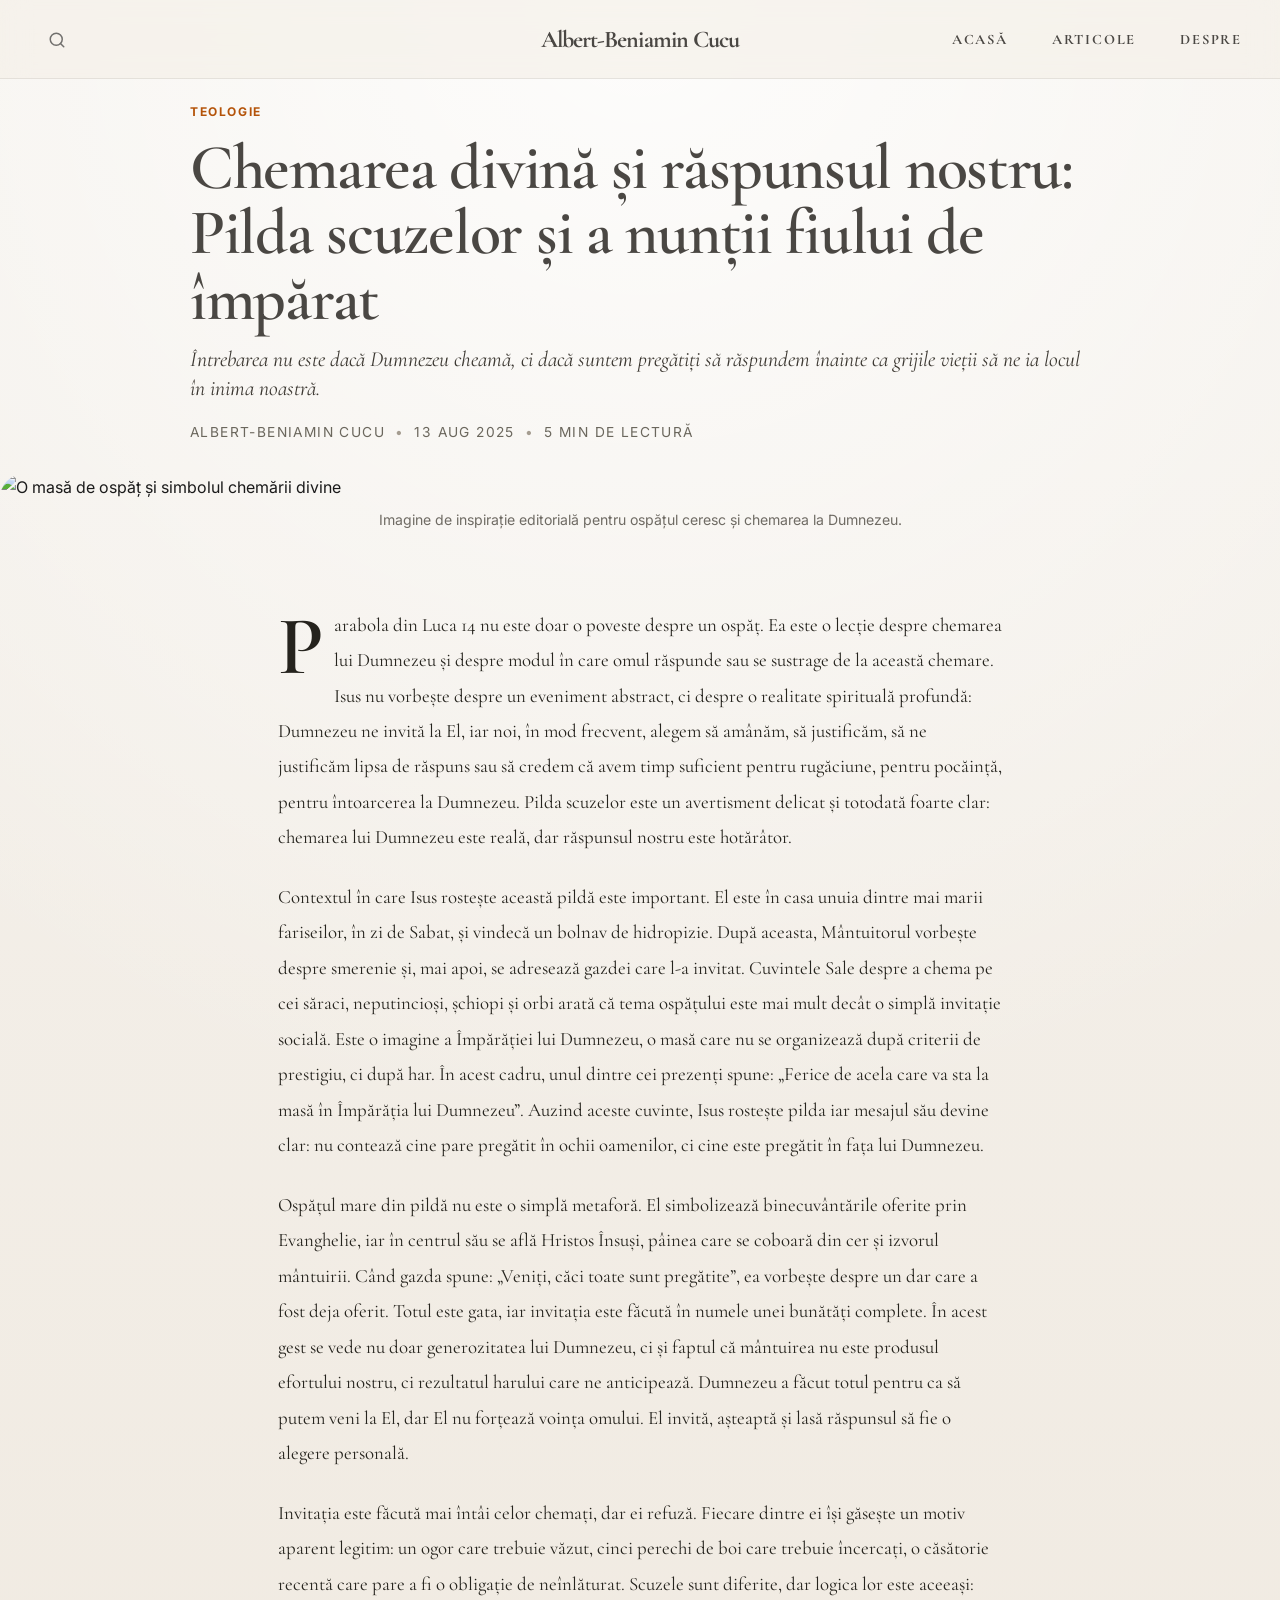
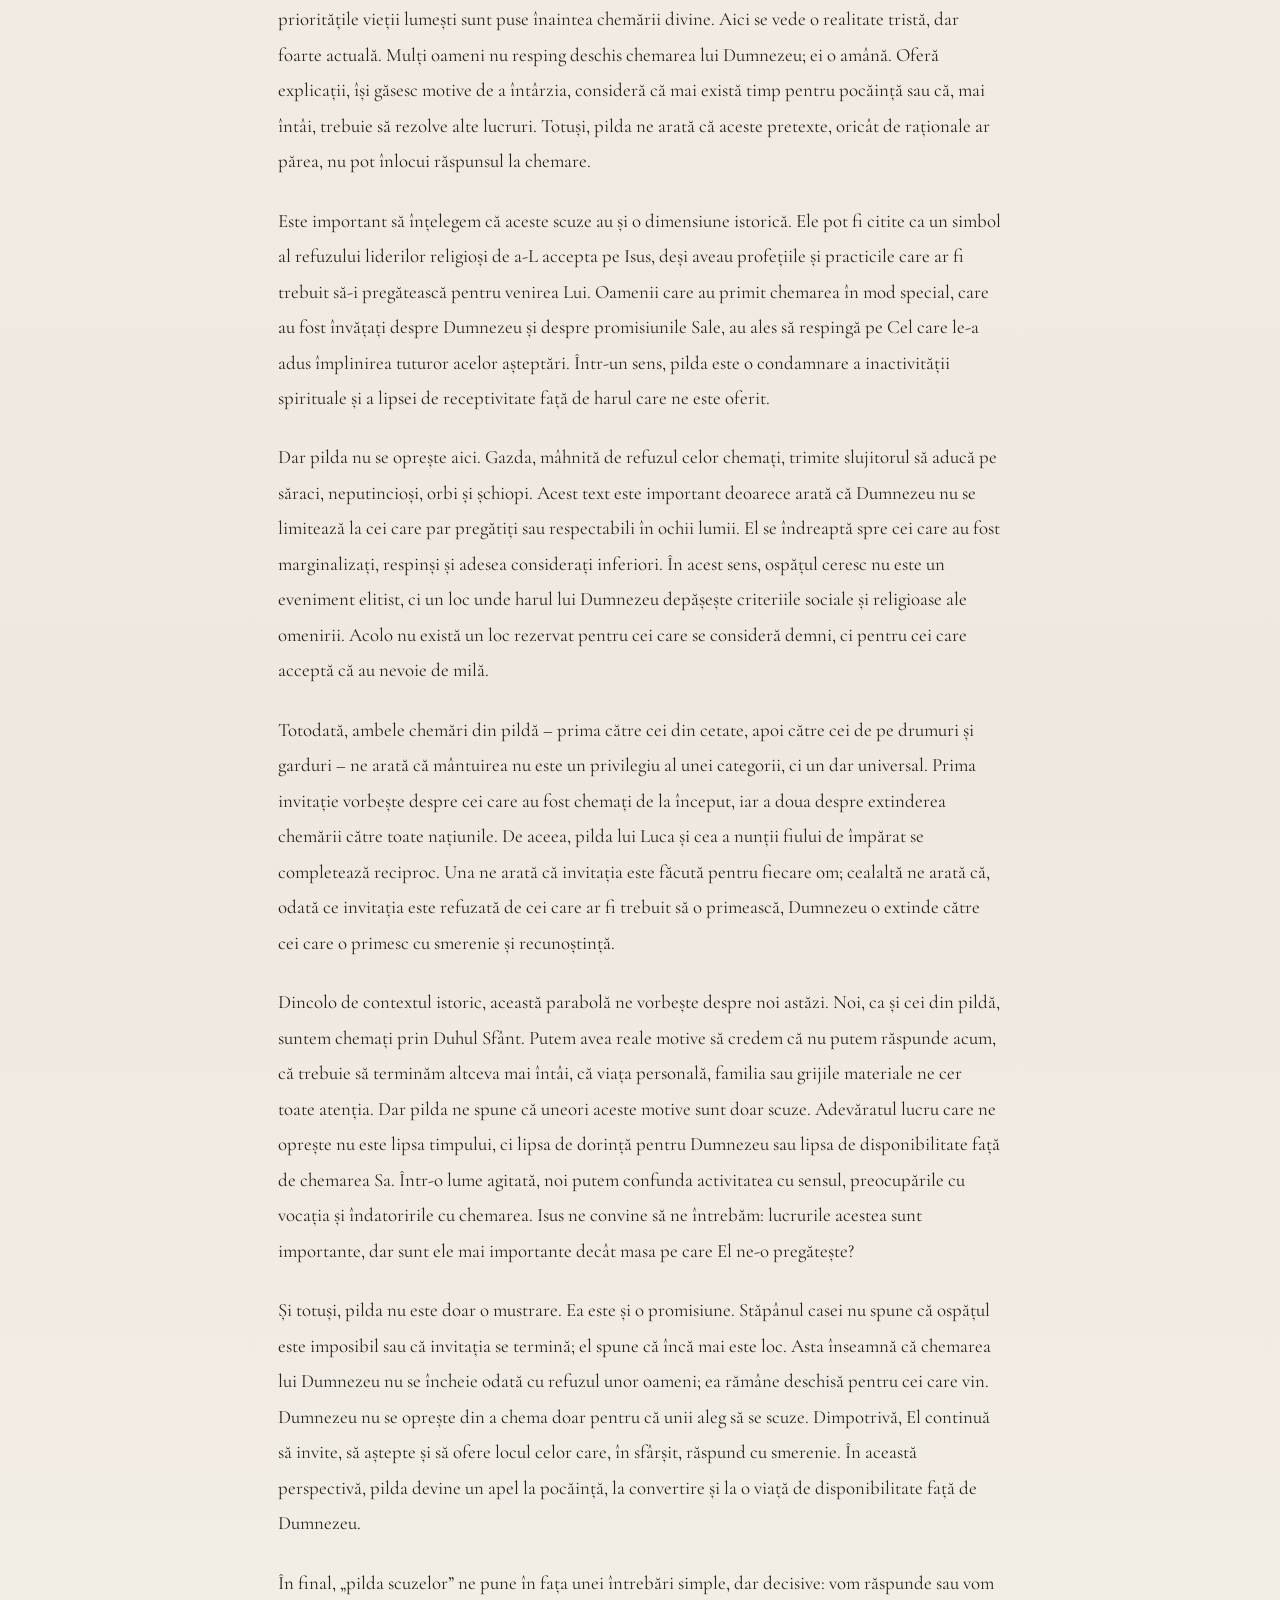
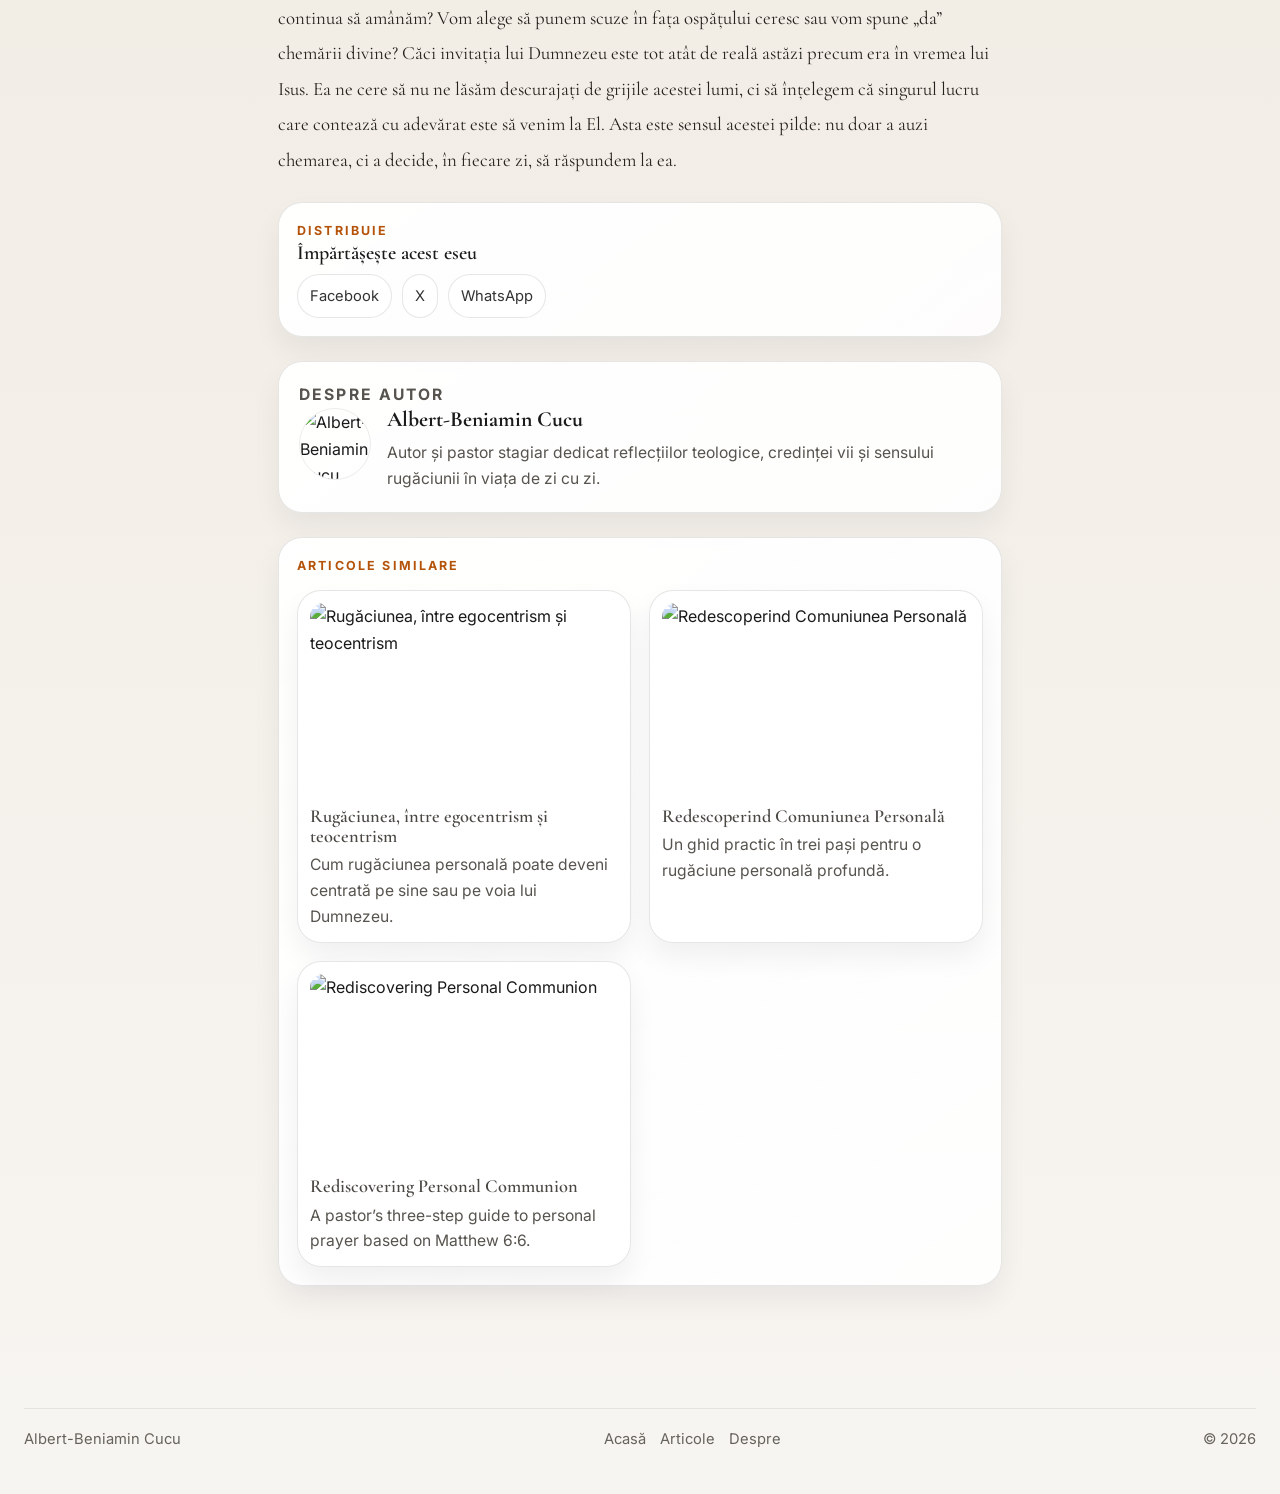
==== articol-chemarea-divina.html @ 71a66796 "Update articol-chemarea-divina.html" ====
<!DOCTYPE html>
<html lang="ro">
<head>
    <meta charset="UTF-8">
    <meta name="viewport" content="width=device-width, initial-scale=1.0">
    <meta name="description" content="Articol teologic despre chemarea divină, scuzele care întârzie răspunsul și sensul ospățului ceresc în pilda din Luca 14.">
    <title>Chemarea divină și răspunsul nostru — Albert-Beniamin Cucu</title>
    <link rel="stylesheet" href="style.css?v=1.2">
</head>
<body>
    <header>
    <div class="site-header">
        <!-- STÂNGA: Bara de căutare -->
        <div class="header-left">
            <form action="cautare.html" method="GET" class="search-trigger-container" id="search-form">
                <input type="search" name="q" placeholder="Caută..." class="expandable-search" id="search-input" autocomplete="off">
                <label for="search-input" class="search-label" aria-label="Deschide căutarea">
                    <svg class="lupa-svg" width="18" height="18" viewBox="0 0 24 24" fill="none" stroke="currentColor" stroke-width="2" stroke-linecap="round" stroke-linejoin="round">
                        <circle cx="11" cy="11" r="8"></circle>
                        <line x1="21" y1="21" x2="16.65" y2="16.65"></line>
                    </svg>
                </label>
            </form>
        </div>

        <!-- CENTRU: Logo simplu și elegant -->
        <a href="index.html" class="logo">Albert-Beniamin Cucu</a>

        <!-- DREAPTA: Navigație -->
        <nav class="header-right">
            <a href="index.html">Acasă</a>
            <a href="blog.html">Articole</a>
            <a href="despre.html">Despre</a>
        </nav>
    </div>
</header>
    <main>
        <div class="essay-header article-top-section">
            <span style="color:var(--accent); font-weight:700; text-transform:uppercase; font-size:0.75rem; letter-spacing: 1.6px;">Teologie</span>
            <h1>Chemarea divină și răspunsul nostru: Pilda scuzelor și a nunții fiului de împărat</h1>
            <p class="standfirst">Întrebarea nu este dacă Dumnezeu cheamă, ci dacă suntem pregătiți să răspundem înainte ca grijile vieții să ne ia locul în inima noastră.</p>
            <p class="article-meta"><span>Albert-Beniamin Cucu</span><span>13 aug 2025</span><span class="reading-time">10 min de lectură</span></p>
        </div>

        <figure class="full-width-img">
            <img src="https://images.unsplash.com/photo-1517048676732-d65bc937f952?auto=format&fit=crop&w=1600&q=80" alt="O masă de ospăț și simbolul chemării divine">
            <figcaption class="caption">Imagine de inspirație editorială pentru ospățul ceresc și chemarea la Dumnezeu.</figcaption>
        </figure>

        <div class="container-reading">
            <article class="essay-content">
                <p class="drop-cap">Parabola din Luca 14 nu este doar o poveste despre un ospăț. Ea este o lecție despre chemarea lui Dumnezeu și despre modul în care omul răspunde sau se sustrage de la această chemare. Isus nu vorbește despre un eveniment abstract, ci despre o realitate spirituală profundă: Dumnezeu ne invită la El, iar noi, în mod frecvent, alegem să amânăm, să justificăm, să ne justificăm lipsa de răspuns sau să credem că avem timp suficient pentru rugăciune, pentru pocăință, pentru întoarcerea la Dumnezeu. Pilda scuzelor este un avertisment delicat și totodată foarte clar: chemarea lui Dumnezeu este reală, dar răspunsul nostru este hotărâtor.</p>
                <p>Contextul în care Isus rostește această pildă este important. El este în casa unuia dintre mai marii fariseilor, în zi de Sabat, și vindecă un bolnav de hidropizie. După aceasta, Mântuitorul vorbește despre smerenie și, mai apoi, se adresează gazdei care l-a invitat. Cuvintele Sale despre a chema pe cei săraci, neputincioși, șchiopi și orbi arată că tema ospățului este mai mult decât o simplă invitație socială. Este o imagine a Împărăției lui Dumnezeu, o masă care nu se organizează după criterii de prestigiu, ci după har. În acest cadru, unul dintre cei prezenți spune: „Ferice de acela care va sta la masă în Împărăția lui Dumnezeu”. Auzind aceste cuvinte, Isus rostește pilda iar mesajul său devine clar: nu contează cine pare pregătit în ochii oamenilor, ci cine este pregătit în fața lui Dumnezeu.</p>
                <p>Ospățul mare din pildă nu este o simplă metaforă. El simbolizează binecuvântările oferite prin Evanghelie, iar în centrul său se află Hristos Însuși, pâinea care se coboară din cer și izvorul mântuirii. Când gazda spune: „Veniți, căci toate sunt pregătite”, ea vorbește despre un dar care a fost deja oferit. Totul este gata, iar invitația este făcută în numele unei bunătăți complete. În acest gest se vede nu doar generozitatea lui Dumnezeu, ci și faptul că mântuirea nu este produsul efortului nostru, ci rezultatul harului care ne anticipează. Dumnezeu a făcut totul pentru ca să putem veni la El, dar El nu forțează voința omului. El invită, așteaptă și lasă răspunsul să fie o alegere personală.</p>
                <p>Invitația este făcută mai întâi celor chemați, dar ei refuză. Fiecare dintre ei își găsește un motiv aparent legitim: un ogor care trebuie văzut, cinci perechi de boi care trebuie încercați, o căsătorie recentă care pare a fi o obligație de neînlăturat. Scuzele sunt diferite, dar logica lor este aceeași: prioritățile vieții lumești sunt puse înaintea chemării divine. Aici se vede o realitate tristă, dar foarte actuală. Mulți oameni nu resping deschis chemarea lui Dumnezeu; ei o amână. Oferă explicații, își găsesc motive de a întârzia, consideră că mai există timp pentru pocăință sau că, mai întâi, trebuie să rezolve alte lucruri. Totuși, pilda ne arată că aceste pretexte, oricât de raționale ar părea, nu pot înlocui răspunsul la chemare.</p>
                <p>Este important să înțelegem că aceste scuze au și o dimensiune istorică. Ele pot fi citite ca un simbol al refuzului liderilor religioși de a-L accepta pe Isus, deși aveau profețiile și practicile care ar fi trebuit să-i pregătească pentru venirea Lui. Oamenii care au primit chemarea în mod special, care au fost învățați despre Dumnezeu și despre promisiunile Sale, au ales să respingă pe Cel care le-a adus împlinirea tuturor acelor așteptări. Într-un sens, pilda este o condamnare a inactivității spirituale și a lipsei de receptivitate față de harul care ne este oferit.</p>
                <p>Dar pilda nu se oprește aici. Gazda, mâhnită de refuzul celor chemați, trimite slujitorul să aducă pe săraci, neputincioși, orbi și șchiopi. Acest text este important deoarece arată că Dumnezeu nu se limitează la cei care par pregătiți sau respectabili în ochii lumii. El se îndreaptă spre cei care au fost marginalizați, respinși și adesea considerați inferiori. În acest sens, ospățul ceresc nu este un eveniment elitist, ci un loc unde harul lui Dumnezeu depășește criteriile sociale și religioase ale omenirii. Acolo nu există un loc rezervat pentru cei care se consideră demni, ci pentru cei care acceptă că au nevoie de milă.</p>
                <p>Totodată, ambele chemări din pildă – prima către cei din cetate, apoi către cei de pe drumuri și garduri – ne arată că mântuirea nu este un privilegiu al unei categorii, ci un dar universal. Prima invitație vorbește despre cei care au fost chemați de la început, iar a doua despre extinderea chemării către toate națiunile. De aceea, pilda lui Luca și cea a nunții fiului de împărat se completează reciproc. Una ne arată că invitația este făcută pentru fiecare om; cealaltă ne arată că, odată ce invitația este refuzată de cei care ar fi trebuit să o primească, Dumnezeu o extinde către cei care o primesc cu smerenie și recunoștință.</p>
                <p>Dincolo de contextul istoric, această parabolă ne vorbește despre noi astăzi. Noi, ca și cei din pildă, suntem chemați prin Duhul Sfânt. Putem avea reale motive să credem că nu putem răspunde acum, că trebuie să terminăm altceva mai întâi, că viața personală, familia sau grijile materiale ne cer toate atenția. Dar pilda ne spune că uneori aceste motive sunt doar scuze. Adevăratul lucru care ne oprește nu este lipsa timpului, ci lipsa de dorință pentru Dumnezeu sau lipsa de disponibilitate față de chemarea Sa. Într-o lume agitată, noi putem confunda activitatea cu sensul, preocupările cu vocația și îndatoririle cu chemarea. Isus ne convine să ne întrebăm: lucrurile acestea sunt importante, dar sunt ele mai importante decât masa pe care El ne-o pregătește?</p>
                <p>Și totuși, pilda nu este doar o mustrare. Ea este și o promisiune. Stăpânul casei nu spune că ospățul este imposibil sau că invitația se termină; el spune că încă mai este loc. Asta înseamnă că chemarea lui Dumnezeu nu se încheie odată cu refuzul unor oameni; ea rămâne deschisă pentru cei care vin. Dumnezeu nu se oprește din a chema doar pentru că unii aleg să se scuze. Dimpotrivă, El continuă să invite, să aștepte și să ofere locul celor care, în sfârșit, răspund cu smerenie. În această perspectivă, pilda devine un apel la pocăință, la convertire și la o viață de disponibilitate față de Dumnezeu.</p>
                <p>În final, „pilda scuzelor” ne pune în fața unei întrebări simple, dar decisive: vom răspunde sau vom continua să amânăm? Vom alege să punem scuze în fața ospățului ceresc sau vom spune „da” chemării divine? Căci invitația lui Dumnezeu este tot atât de reală astăzi precum era în vremea lui Isus. Ea ne cere să nu ne lăsăm descurajați de grijile acestei lumi, ci să înțelegem că singurul lucru care contează cu adevărat este să venim la El. Asta este sensul acestei pilde: nu doar a auzi chemarea, ci a decide, în fiecare zi, să răspundem la ea.</p>
            </article>

            <section class="share-card">
                <p class="eyebrow">Distribuie</p>
                <h3 style="font-family:var(--serif); font-size:1.25rem; line-height:1.1; font-weight:600;">Împărtășește acest eseu</h3>
                <div class="share-row">
                    <a class="share-link" href="https://www.facebook.com/sharer/sharer.php?u=http://127.0.0.1:3000/articol-chemarea-divina.html" target="_blank" rel="noreferrer">Facebook</a>
                    <a class="share-link" href="https://twitter.com/intent/tweet?text=Chemarea%20divină%20și%20răspunsul%20nostru%20—%20Albert-Beniamin%20Cucu&url=http://127.0.0.1:3000/articol-chemarea-divina.html" target="_blank" rel="noreferrer">X</a>
                    <a class="share-link" href="https://wa.me/?text=Chemarea%20divină%20și%20răspunsul%20nostru%20—%20Albert-Beniamin%20Cucu%20http://127.0.0.1:3000/articol-chemarea-divina.html" target="_blank" rel="noreferrer">WhatsApp</a>
                </div>
            </section>

            <article class="author-card">
                <p class="eyebrow">Despre autor</p>
                <div class="author-card-inner">
                    <img class="author-avatar" src="https://images.unsplash.com/photo-1506794778202-cad84cf45f1d?auto=format&fit=crop&w=240&q=80" alt="Albert-Beniamin Cucu">
                    <div>
                        <h3>Albert-Beniamin Cucu</h3>
                        <p>Autor și pastor stagiar dedicat reflecțiilor teologice, credinței vii și sensului rugăciunii în viața de zi cu zi.</p>
                    </div>
                </div>
            </article>

            <section class="share-card">
    <p class="eyebrow">Articole similare</p>
    <div class="related-grid">

        <!-- 1 
        <a class="related-card" href="articol-chemarea-divina.html">
            <img src="https://picsum.photos/id/1015/800/500" alt="Chemarea divină și răspunsul nostru">
            <h3>Chemarea divină și răspunsul nostru</h3>
            <p>Pilda scuzelor din Luca 14 și importanța de a răspunde chemării lui Dumnezeu.</p>
        </a> -->

        <!-- 2 -->
        <a class="related-card" href="rugaciunea-egocentrism-si-teocentrism.html">
            <img src="https://picsum.photos/id/29/800/500" alt="Rugăciunea, între egocentrism și teocentrism">
            <h3>Rugăciunea, între egocentrism și teocentrism</h3>
            <p>Cum rugăciunea personală poate deveni centrată pe sine sau pe voia lui Dumnezeu.</p>
        </a>

        <!-- 3 -->
        <a class="related-card" href="redescoperind-comuniunea-personala.html">
            <img src="https://picsum.photos/id/180/800/500" alt="Redescoperind Comuniunea Personală">
            <h3>Redescoperind Comuniunea Personală</h3>
            <p>Un ghid practic în trei pași pentru o rugăciune personală profundă.</p>
        </a>

        <!-- 4 -->
        <a class="related-card" href="rediscovering-personal-communion.html">
            <img src="https://picsum.photos/id/160/800/500" alt="Rediscovering Personal Communion">
            <h3>Rediscovering Personal Communion</h3>
            <p>A pastor’s three-step guide to personal prayer based on Matthew 6:6.</p>
        </a>

    </div>
</section>

        </div>
    </main>

    <footer>
        <div class="footer-inner">
            <span>Albert-Beniamin Cucu</span>
            <div class="footer-links">
                <a href="index.html">Acasă</a>
                <a href="blog.html">Articole</a>
                <a href="despre.html">Despre</a>
            </div>
            <span>© 2026</span>
        </div>
    </footer>

    <button class="back-to-top" type="button" aria-label="Înapoi sus">↑</button>
    <script src="script.js"></script>
</body>
</html>
---- style.css ----
@import url('https://fonts.googleapis.com/css2?family=Cormorant+Garamond:ital,wght@0,300;0,400;0,500;0,600;1,400&family=Inter:wght@400;500;600;700&display=swap');

:root {
  --bg: #f4f3f0;
  --surface: rgba(255, 255, 255, 0.92);
  --surface-strong: #fffdfa;
  --text: #1a1a1a;
  --muted: #57534e;
  --accent: #b45309;
  --line: rgba(17, 17, 17, 0.10);
  --shadow: 0 20px 42px rgba(15, 23, 42, 0.08);
  --shadow-soft: 0 14px 28px rgba(15, 23, 42, 0.06);
  --serif: 'Cormorant Garamond', serif;
  --sans: 'Inter', sans-serif;
}

* { box-sizing: border-box; margin: 0; padding: 0; }

html { scroll-behavior: smooth; }

body {
  background:
    radial-gradient(circle at top, rgba(255,255,255,0.82), transparent 24%),
    linear-gradient(180deg, #f5f2ed 0%, #efe8de 50%, #f7f5f1 100%);
  color: var(--text);
  font-family: var(--sans);
  line-height: 1.65;
  overflow-x: hidden;
  -webkit-font-smoothing: antialiased;
  text-rendering: optimizeLegibility;
}

img { display: block; max-width: 100%; }

#progress-bar {
  position: fixed;
  top: 0;
  left: 0;
  height: 3px;
  width: 0;
  background: linear-gradient(90deg, #c2410c, #d97706);
  z-index: 40;
}

a { color: inherit; text-decoration: none; }

header {
  position: sticky;
  top: 0;
  z-index: 100;
  /* Fundal mult mai transparent cu blur puternic */
  background: rgba(244, 239, 230, 0.6) !important; 
  backdrop-filter: blur(20px) saturate(180%);
  -webkit-backdrop-filter: blur(20px) saturate(180%);
  border-bottom: 1px solid rgba(17, 17, 17, 0.05);
  padding: 12px 0; /* Mai subțire pe desktop */
  transition: var(--transition);
}

.site-header {
  display: flex;
  justify-content: space-between;
  align-items: center;
  gap: 16px;
  flex-wrap: wrap;
}

.header-actions {
  display: flex;
  align-items: center;
  gap: 10px;
  flex-wrap: wrap;
  justify-content: flex-end;
}

.logo {
  font-family: var(--serif);
  font-size: 2.1rem;
  font-weight: 700;
  letter-spacing: -0.04em;
  color: #121212;
}

nav {
  display: flex;
  align-items: center;
  flex-wrap: wrap;
  gap: 8px;
}

.search-box {
  display: flex;
  align-items: center;
  border: 1px solid rgba(17, 17, 17, 0.10);
  border-radius: 999px;
  background: rgba(255, 255, 255, 0.78);
  padding: 0 10px;
  min-width: min(280px, 100%);
  box-shadow: var(--shadow-soft);
}

.search-box input {
  border: 0;
  background: transparent;
  color: var(--text);
  font: inherit;
  padding: 10px 8px;
  width: 100%;
}

.search-box input::placeholder { color: #7a756e; }

nav a {
  text-transform: uppercase;
  font-size: 0.72rem;
  letter-spacing: 1.8px;
  font-weight: 700;
  color: #5f5b54;
  padding: 10px 12px;
  border-radius: 999px;
  transition: background-color 0.2s ease, color 0.2s ease;
}

nav a:hover {
  color: var(--accent);
  background: rgba(255,255,255,0.65);
}

.container-grid {
  max-width: 1320px;
  margin: 0 auto;
  padding: 36px 24px 96px;
}

.container-reading {
  max-width: 760px;
  margin: 0 auto;
  padding: 28px 18px 104px;
}

.eyebrow {
  text-transform: uppercase;
  letter-spacing: 2.15px;
  font-size: 0.78rem;
  font-weight: 700;
  color: var(--accent);
}

.editorial-hero {
  max-width: 980px;
  margin: 6px 0 42px;
}

.editorial-hero h1 {
  font-family: var(--serif);
  font-size: clamp(2.8rem, 7vw, 4.9rem);
  line-height: 1.02;
  font-weight: 600;
  letter-spacing: -0.04em;
  margin: 10px 0 14px;
}

.editorial-hero .lede {
  max-width: 760px;
  color: #6b675d; /* Am înlocuit var(--muted) cu o culoare fixă mai caldă */
  font-size: 1.08rem;
  line-height: 1.65;
}

.hero-note {
  margin-top: 12px;
  text-transform: uppercase;
  letter-spacing: 1.8px;
  font-size: 0.78rem;
  font-weight: 700;
  color: #6b675d;
}

.featured-article,
.card {
  border: 1px solid var(--line);
  border-radius: 24px;
  background: linear-gradient(145deg, rgba(255,255,255,0.96), rgba(255,255,255,0.84));
  box-shadow: var(--shadow);
}

.intro-card {
  padding: 24px;
  display: flex;
  flex-direction: column;
  justify-content: center;
}

.intro-card h2 {
  font-family: var(--serif);
  font-size: clamp(1.8rem, 5vw, 2.4rem);
  line-height: 1.08;
  font-weight: 600;
  margin: 10px 0 14px;
}

.intro-card p {
  color: var(--muted);
  font-size: 1rem;
}

.ghost-link {
  display: inline-flex;
  align-items: center;
  width: fit-content;
  margin-top: 16px;
  padding: 10px 14px;
  border-radius: 999px;
  background: #151515;
  color: #fff;
  font-size: 0.92rem;
  font-weight: 600;
}

.featured-article {
  display: grid;
  grid-template-columns: 1.08fr 0.92fr;
  gap: 36px;
  align-items: center;
  padding: 18px;
  margin-bottom: 38px;
  transition: transform 0.18s ease, box-shadow 0.18s ease;
}

.featured-article:hover {
  transform: translateY(-3px);
  box-shadow: 0 24px 42px rgba(15, 23, 42, 0.12);
}

.featured-article img {
  width: 100%;
  aspect-ratio: 16 / 10;
  object-fit: cover;
  border-radius: 20px;
}

.featured-article article {
  padding: 8px 6px 8px 2px;
}

.feature-meta {
  display: flex;
  flex-wrap: wrap;
  gap: 10px;
  color: #6b675d;
  font-size: 0.83rem;
  text-transform: uppercase;
  letter-spacing: 1.4px;
  margin-bottom: 10px;
}

.feature-meta span + span::before {
  content: '•';
  margin-right: 8px;
  color: #a59d91;
}

.card-badge,
.category-badge {
  display: inline-flex;
  align-items: center;
  width: fit-content;
  border-radius: 999px;
  padding: 6px 10px;
  background: rgba(180, 83, 9, 0.10);
  color: var(--accent);
  font-size: 0.72rem;
  font-weight: 700;
  text-transform: uppercase;
  letter-spacing: 1.4px;
  margin-bottom: 10px;
}

.featured-article h1,
.essay-header h1 {
  font-family: var(--serif);
  font-size: clamp(2.6rem, 5vw, 4.6rem);
  line-height: 1.02;
  font-weight: 600;
  letter-spacing: -0.03em;
  margin: 12px 0 14px;
}

.featured-article p,
.card p,
.standfirst {
  color: var(--muted);
  font-size: 1.02rem;
  line-height: 1.75;
}

.essay-content p {
  color: #24211b;
  font-family: var(--serif);
  font-size: 1.18rem;
  line-height: 1.88;
  margin-bottom: 1.35rem;
}

.articles-grid {
  display: grid;
  grid-template-columns: repeat(auto-fit, minmax(310px, 1fr));
  gap: 72px;
}

.articles-grid.compact {
  gap: 24px;
}

.card {
  display: block;
  padding: 12px;
  border-radius: 18px;
  transition: transform 0.18s ease, box-shadow 0.18s ease, opacity 0.18s ease;
}

.card:hover {
  transform: translateY(-4px);
  box-shadow: 0 26px 42px rgba(15, 23, 42, 0.12);
  opacity: 0.98;
}

.card img {
  width: 100%;
  aspect-ratio: 16 / 10;
  object-fit: cover;
  border-radius: 16px;
  margin-bottom: 14px;
}

.card h2 {
  font-family: var(--serif);
  font-size: 1.52rem;
  line-height: 1.08;
  font-weight: 500;
  margin-bottom: 8px;
}

.card .card-copy {
  display: grid;
  gap: 8px;
}

.card .tag-row {
  display: flex;
  flex-wrap: wrap;
  gap: 8px;
  margin-top: 10px;
}

.card .tag-chip {
  display: inline-flex;
  align-items: center;
  border-radius: 999px;
  padding: 4px 8px;
  background: rgba(17, 17, 17, 0.04);
  color: #5d5851;
  font-size: 0.72rem;
  letter-spacing: 0.08em;
  text-transform: uppercase;
}

.card .meta,
.article-meta,
.meta {
  color: #6b685f;
  font-size: 0.82rem;
  text-transform: uppercase;
  letter-spacing: 1.4px;
}

.reading-pill {
  display: inline-flex;
  align-items: center;
  gap: 8px;
  color: #6d685d;
  text-transform: uppercase;
  letter-spacing: 1.6px;
  font-size: 0.78rem;
  font-weight: 700;
}

.article-meta {
  display: flex;
  flex-wrap: wrap;
  gap: 10px;
  align-items: center;
  color: #6b675d;
  font-size: 0.86rem;
  text-transform: uppercase;
  letter-spacing: 1.4px;
}

.article-meta span + span::before {
  content: '•';
  margin-right: 10px;
  color: #a59d91;
}

.essay-header {
  text-align: left;
  margin: 18px auto 30px;
  max-width: 900px;
}

.essay-header h1 {
  margin-bottom: 14px;
}

.standfirst {
  font-family: var(--serif);
  font-size: 1.35rem;
  line-height: 1.35;
  color: #3c3832;
  font-style: italic;
  margin-bottom: 18px;
}

.essay-content p {
  font-family: var(--serif);
  font-size: 1.18rem;
  color: #25231d;
  margin-bottom: 24px;
}

.drop-cap::first-letter {
  font-size: 5.2rem;
  float: left;
  line-height: 0.82;
  margin-right: 10px;
  margin-top: 5px;
  font-family: var(--serif);
  font-weight: 600;
}

.full-width-img {
  width: 100vw;
  margin-left: calc(50% - 50vw);
  margin-bottom: 32px;
  border-radius: 24px;
  overflow: hidden;
}

.full-width-img img {
  width: 100%;
  height: auto;
  display: block;
}

.author-note {
  margin-top: 36px;
  border-top: 1px solid var(--line);
  padding-top: 18px;
  color: var(--muted);
  font-size: 0.98rem;
}

footer {
  max-width: 1320px;
  margin: 0 auto;
  padding: 18px 24px 42px;
  color: #66635c;
  font-size: 0.92rem;
}

.newsletter-card,
.author-card,
.related-card,
.share-card {
  border: 1px solid var(--line);
  border-radius: 24px;
  background: linear-gradient(145deg, rgba(255,255,255,0.96), rgba(255,255,255,0.88));
  box-shadow: var(--shadow-soft);
}

.newsletter-card {
  padding: 26px;
  display: grid;
  gap: 14px;
  margin-top: 18px;
}

.newsletter-card p {
  color: var(--muted);
  font-size: 1rem;
}

.newsletter-form {
  display: flex;
  flex-wrap: wrap;
  gap: 10px;
}

.newsletter-form input {
  flex: 1 1 260px;
  border: 1px solid var(--line);
  border-radius: 999px;
  padding: 12px 14px;
  background: rgba(255,255,255,0.9);
  color: var(--text);
  font: inherit;
}

.newsletter-form button {
  border: 0;
  border-radius: 999px;
  padding: 11px 14px;
  background: #151515;
  color: #fff;
  font: inherit;
  font-weight: 600;
  cursor: pointer;
  transition: transform 0.15s ease, opacity 0.15s ease;
}

.newsletter-form button:hover {
  transform: translateY(-1px);
  opacity: 0.95;
}

.back-to-top {
  width: 46px;
  height: 46px;
  padding: 0;
  border: 1px solid rgba(180, 83, 9, 0.25);
  border-radius: 999px;
  background: rgba(255, 255, 255, 0.94);
  color: var(--accent);
  font-size: 1.12rem;
  line-height: 1;
  display: inline-flex;
  align-items: center;
  justify-content: center;
  box-shadow: var(--shadow-soft);
  cursor: pointer;
  transition: transform 0.15s ease, background-color 0.15s ease, color 0.15s ease;
}

.back-to-top:hover {
  transform: translateY(-1px);
  background: rgba(180, 83, 9, 0.08);
  color: #9a4d0b;
}

.back-to-top {
  position: fixed;
  right: 18px;
  bottom: 18px;
  z-index: 30;
  box-shadow: var(--shadow-soft);
  display: none;
}

.back-to-top.visible { display: inline-flex; }

.share-card {
  padding: 18px;
  margin-top: 24px;
}

.share-row {
  display: flex;
  flex-wrap: wrap;
  gap: 10px;
  margin-top: 10px;
}

.share-link {
  display: inline-flex;
  align-items: center;
  gap: 8px;
  border: 1px solid var(--line);
  border-radius: 999px;
  padding: 9px 12px;
  background: rgba(255,255,255,0.9);
  color: #333;
  font-size: 0.92rem;
  transition: border-color 0.15s ease, color 0.15s ease;
}

.share-link:hover {
  border-color: rgba(194, 65, 12, 0.35);
  color: var(--accent);
}

.author-card {
  padding: 20px;
  margin-top: 24px;
}

.author-card-inner {
  display: flex;
  gap: 16px;
  align-items: flex-start;
}

.author-avatar {
  width: 72px;
  height: 72px;
  border-radius: 50%;
  object-fit: cover;
  border: 1px solid rgba(17, 17, 17, 0.08);
  flex: 0 0 auto;
}

.author-card h3,
.related-card h3 {
  font-family: var(--serif);
  font-size: 1.35rem;
  line-height: 1.1;
  margin-bottom: 8px;
}

.author-card p,
.related-card p {
  color: var(--muted);
  font-size: 0.98rem;
}

.related-grid {
  display: grid;
  grid-template-columns: repeat(auto-fit, minmax(220px, 1fr));
  gap: 18px;
  margin-top: 14px;
}

.filter-row {
  display: flex;
  flex-wrap: wrap;
  gap: 10px;
  margin: 8px 0 18px;
}

.filter-chip {
  border: 1px solid rgba(17, 17, 17, 0.10);
  border-radius: 999px;
  background: rgba(255, 255, 255, 0.82);
  color: #4b463e;
  padding: 8px 12px;
  cursor: pointer;
  font-size: 0.82rem;
  text-transform: uppercase;
  letter-spacing: 1.3px;
  transition: border-color 0.2s ease, color 0.2s ease, background-color 0.2s ease;
}

.filter-chip:hover,
.filter-chip.active {
  border-color: rgba(180, 83, 9, 0.35);
  background: rgba(180, 83, 9, 0.10);
  color: var(--accent);
}

.about-grid,
.mission-grid {
  display: grid;
  grid-template-columns: repeat(auto-fit, minmax(280px, 1fr));
  gap: 18px;
  margin-top: 18px;
}

.highlight-card {
  border: 1px solid var(--line);
  border-radius: 24px;
  padding: 18px;
  background: linear-gradient(145deg, rgba(255,255,255,0.96), rgba(255,255,255,0.88));
  box-shadow: var(--shadow-soft);
}

.highlight-card h3,
.highlight-card h2 {
  font-family: var(--serif);
  font-size: 1.45rem;
  line-height: 1.08;
  margin-bottom: 10px;
}

.highlight-card p {
  color: var(--muted);
  font-size: 0.98rem;
}

.related-card {
  padding: 12px;
}

.related-card img {
  width: 100%;
  aspect-ratio: 16 / 10;
  object-fit: cover;
  border-radius: 14px;
  margin-bottom: 10px;
}

.related-card h3 {
  font-size: 1.15rem;
  margin-bottom: 6px;
}

.caption {
  display: block;
  font-size: 0.88rem;
  color: #6f6b64;
  text-align: center;
  margin-top: 8px;
  margin-bottom: 16px;
}

.footer-inner {
  display: flex;
  justify-content: space-between;
  gap: 14px;
  flex-wrap: wrap;
  border-top: 1px solid rgba(17, 17, 17, 0.08);
  padding-top: 18px;
}

.footer-links {
  display: flex;
  flex-wrap: wrap;
  gap: 14px;
}

.footer-links a:hover {
  color: var(--accent);
}

@media (max-width: 1040px) {
  .featured-article { grid-template-columns: 1fr; }
  .articles-grid { gap: 42px; }
}

@media (max-width: 900px) {
  .header-actions { width: 100%; justify-content: space-between; }
  .search-box { min-width: 0; flex: 1 1 240px; }
}

@media (max-width: 760px) {
  header {
    padding: 14px 14px 16px;
  }

  .site-header {
    align-items: flex-start;
  }

  nav {
    width: 100%;
    gap: 4px;
  }

  nav a {
    padding: 8px 10px;
  }

  .container-grid,
  .container-reading {
    padding-left: 20px;
    padding-right: 20px;
  }

  .editorial-hero {
    margin-bottom: 18px;
  }

  .editorial-hero h1 {
    font-size: clamp(2rem, 8vw, 2.6rem);
    line-height: 1.05;
  }

  .featured-article {
    gap: 14px;
    padding: 10px;
  }

  .featured-article h1,
  .essay-header h1 {
    font-size: clamp(2rem, 8vw, 2.6rem);
  }

  .essay-content p {
    font-size: 1.04rem;
    line-height: 1.75;
  }

  .card h2 {
    font-size: 1.35rem;
  }

  .newsletter-card {
    padding: 18px;
  }

  .newsletter-form button {
    width: 100%;
  }

  .header-actions,
  nav {
    width: 100%;
  }

  .search-box {
    width: 100%;
  }
}
/* ============================================================
   FIX FINAL: CULOARE GRI-CALD (EDITORIAL) PENTRU TOT SITE-UL
   ============================================================ */

/* 1. Forțăm culoarea pe toate titlurile H1 (Index și Articole) */
h1, 
.editorial-hero h1, 
.featured-article h1, 
.essay-header h1,
.article-top-section h1 {
    color: #4a4743 !important;
    font-weight: 600 !important;
    letter-spacing: -0.02em !important;
}

/* 2. Forțăm culoarea pe Logo și Navigație */
.logo, 
.site-header .logo {
    color: #4a4743 !important;
    font-family: var(--serif) !important;
    opacity: 1 !important;
}

nav a {
    color: rgba(74, 71, 67, 0.8) !important; /* Navigație puțin mai discretă */
}

/* 3. Forțăm culoarea pe Carduri (H2 și H3) */
.card-copy h2, 
.card h3,
.related-card h3 {
    color: #4a4743 !important;
    font-weight: 600 !important;
}

/* 4. Fix pentru Bara de Căutare (să fie în ton) */
.search-field {
    color: #4a4743 !important;
}

.search-field::placeholder {
    color: rgba(74, 71, 67, 0.4) !important;
}

.search-wrapper {
    border-bottom: 1px solid rgba(74, 71, 67, 0.2) !important;
}
/* ALINIERE GENERALĂ HEADER */
.site-header {
    display: flex;
    justify-content: space-between;
    align-items: center;
    max-width: 1200px;
    margin: 0 auto;
    width: 100%;
}

.logo {
    font-family: var(--serif);
    font-size: 1.5rem;
    font-weight: 700;
    color: #4a4743 !important;
    text-decoration: none;
    letter-spacing: -0.02em;
}
/* ===== LOGO & SITE HEADER ALIGNMENT ===== */
.site-header {
    display: flex;
    justify-content: space-between;
    align-items: center;
    max-width: 1200px;
    margin: 0 auto;
    width: 100%;
}

.logo {
    font-family: var(--serif);
    font-size: 1.5rem;
    font-weight: 700;
    color: #4a4743 !important;
    text-decoration: none;
    letter-spacing: -0.02em;
}

/* ===== EXPANDABLE SEARCH CU LUPA SVG ===== */
.search-trigger-container {
    display: inline-flex;
    align-items: center;
    position: relative;
    margin-left: 15px;
    vertical-align: middle;
}

.lupa-svg {
    color: #4a4743; /* Culoarea gri-cald a site-ului */
    opacity: 0.6;
    transition: all 0.3s ease;
}

.search-label {
    cursor: pointer;
    display: flex;
    align-items: center;
    padding: 5px;
}

.search-label:hover .lupa-svg {
    opacity: 1;
    transform: scale(1.1);
}

.expandable-search {
    width: 0px;
    opacity: 0;
    border: none !important;
    border-bottom: 1px solid rgba(74, 71, 67, 0.2) !important;
    background: transparent !important;
    outline: none !important;
    padding: 4px 0 !important;
    font-family: var(--serif) !important;
    font-size: 0.9rem !important;
    color: #4a4743 !important;
    transition: width 0.4s cubic-bezier(0.4, 0, 0.2, 1), opacity 0.3s ease !important;
    cursor: pointer;
}

.expandable-search:focus {
    width: 150px;
    opacity: 1;
    cursor: text;
    margin-right: 10px;
    padding-right: 5px !important;
}

.expandable-search::placeholder {
    color: rgba(74, 71, 67, 0.4);
    font-style: italic;
}

/* FIX MOBIL */
@media (max-width: 768px) {
    .site-header {
        flex-direction: column;
        gap: 15px;
    }
    .search-trigger-container {
        margin-left: 0;
        width: 100%;
        justify-content: center;
    }
    .expandable-search:focus {
        width: 100% !important;
    }
}
/* Curățăm stilul butonului de search să arate exact ca vechiul label */
.search-label {
    background: none !important;
    border: none !important;
    padding: 5px !important;
    cursor: pointer !important;
    display: flex !important;
    align-items: center !important;
    outline: none !important;
}

.search-label:hover .lupa-svg {
    opacity: 1;
    transform: scale(1.1);
}

/* Ne asigurăm că formularul stă bine în navigație */
.search-trigger-container {
    display: inline-flex;
    vertical-align: middle;
    margin-left: 15px;
}
/* ============================================================
   HEADER CENTERED LAYOUT - LOGO ÎN CENTRU
   ============================================================ */

header {
    max-width: 100%;
    margin: 0 auto;
    padding: 18px 26px 16px;
    border-bottom: 1px solid rgba(17, 17, 17, 0.08);
    background: rgba(244, 239, 230, 0.86);
    backdrop-filter: blur(14px);
    position: sticky;
    top: 0;
    z-index: 20;
}

.site-header {
    display: grid;
    grid-template-columns: 1fr auto 1fr;
    align-items: center;
    gap: 30px;
    max-width: 1320px;
    margin: 0 auto;
}

.header-left {
    display: flex;
    justify-content: flex-start;
}

.logo {
    font-family: var(--serif);
    font-size: 1.5rem;
    font-weight: 700;
    letter-spacing: -0.04em;
    color: #4a4743 !important;
    text-decoration: none;
    text-align: center;
    transition: opacity 0.3s ease;
    white-space: nowrap;
}

.logo:hover {
    opacity: 0.8;
}

.header-right {
    display: flex;
    justify-content: flex-end;
    gap: 20px;
}

.header-right a {
    font-family: var(--serif);
    font-size: 0.9rem;
    color: #4a4743 !important;
    text-decoration: none;
    transition: opacity 0.3s ease;
    white-space: nowrap;
}

.header-right a:hover {
    opacity: 0.6;
}

/* 4. SISTEM CĂUTARE EXPANDABILĂ (Stânga) */
.header-left { 
    display: flex; 
    justify-content: flex-start; 
    align-items: center;
    min-width: 40px; /* Asigură spațiu pentru lupă */
}

.search-trigger-container {
    display: flex;
    align-items: center;
    position: relative;
    flex-direction: row-reverse; /* Pune lupa înaintea inputului vizual */
}

.expandable-search {
    width: 0;
    opacity: 0;
    border: none !important;
    border-bottom: 1px solid rgba(74, 71, 67, 0.3) !important;
    background: transparent !important;
    outline: none !important;
    font-family: var(--serif) !important;
    font-size: 0.95rem !important;
    color: var(--text-main) !important;
    padding: 4px 0 !important;
    transition: width 0.4s cubic-bezier(0.4, 0, 0.2, 1), opacity 0.3s ease;
    /* Eliminăm visibility:hidden care bloca click-ul */
    pointer-events: none; 
}

/* Când dai click pe lupă, inputul se activează */
.expandable-search:focus {
    width: 180px;
    opacity: 1;
    pointer-events: auto; /* Permite scrierea */
    padding-left: 10px !important;
    margin-left: 5px;
}

.search-label {
    cursor: pointer;
    display: flex;
    align-items: center;
    justify-content: center;
    width: 32px;
    height: 32px;
    z-index: 10; /* Se asigură că lupa e mereu deasupra pentru click */
}

.lupa-svg {
    color: var(--text-main);
    opacity: 0.6;
    transition: var(--transition);
}

.search-label:hover .lupa-svg {
    opacity: 1;
    transform: scale(1.1);
}

/* Stil pentru placeholder */
.expandable-search::placeholder {
    color: rgba(74, 71, 67, 0.4);
    font-style: italic;
}
/* ============================================================
   9. RESPONSIVE DESIGN (OPTIMIZAT PENTRU MOBIL - NOTA 10)
   ============================================================ */
@media (max-width: 768px) {
    /* 1. Header ultra-subțire și transparent */
    header {
        padding: 8px 0 !important;
        background: rgba(244, 239, 230, 0.6) !important;
        backdrop-filter: blur(15px) !important;
        -webkit-backdrop-filter: blur(15px) !important;
    }

    /* 2. Re-aranjare layout: Căutare în stânga, Navigație în dreapta */
    .site-header {
        grid-template-columns: auto 1fr !important; /* Scoatem coloana de logo */
        gap: 0 !important;
        padding: 0 15px !important;
    }

    /* 3. ASCUNDEM LOGO-UL (Numele) DOAR PE MOBIL */
    .logo {
        display: none !important;
    }

    /* 4. Stiluri Navigație (Home, Articole, Despre) */
    .header-right {
        justify-content: flex-end !important;
        gap: 12px !important; /* Spațiu între link-uri */
    }

    .header-right a {
        font-size: 0.65rem !important;
        letter-spacing: 1px !important;
        font-weight: 700;
        text-transform: uppercase;
        color: var(--text-main) !important;
        padding: 5px 2px !important;
    }

    /* 5. Căutarea pe mobil */
    .header-left {
        display: flex !important;
        align-items: center !important;
    }

    .expandable-search:focus {
        width: 110px !important; /* Se deschide suficient cât să nu înghesuie meniul */
        font-size: 0.85rem !important;
        background: rgba(255,255,255,0.3) !important;
        border-radius: 4px;
    }

    .lupa-svg {
        width: 18px;
        height: 18px;
    }

    /* 6. Ajustări conținut pagină pentru a câștiga spațiu */
    .editorial-hero {
        margin: 25px auto 15px !important;
    }

    .editorial-hero h1 {
        font-size: 2.2rem !important;
        padding: 0 10px;
    }

    /* Protejăm marginile textului în articole */
    .container-reading, .essay-content {
        padding: 30px 20px !important;
    }
}

/* Fix pentru ecrane foarte înguste (sub 360px) */
@media (max-width: 360px) {
    .header-right {
        gap: 8px !important;
    }
    .header-right a {
        font-size: 0.6rem !important;
        letter-spacing: 0.5px !important;
    }
}
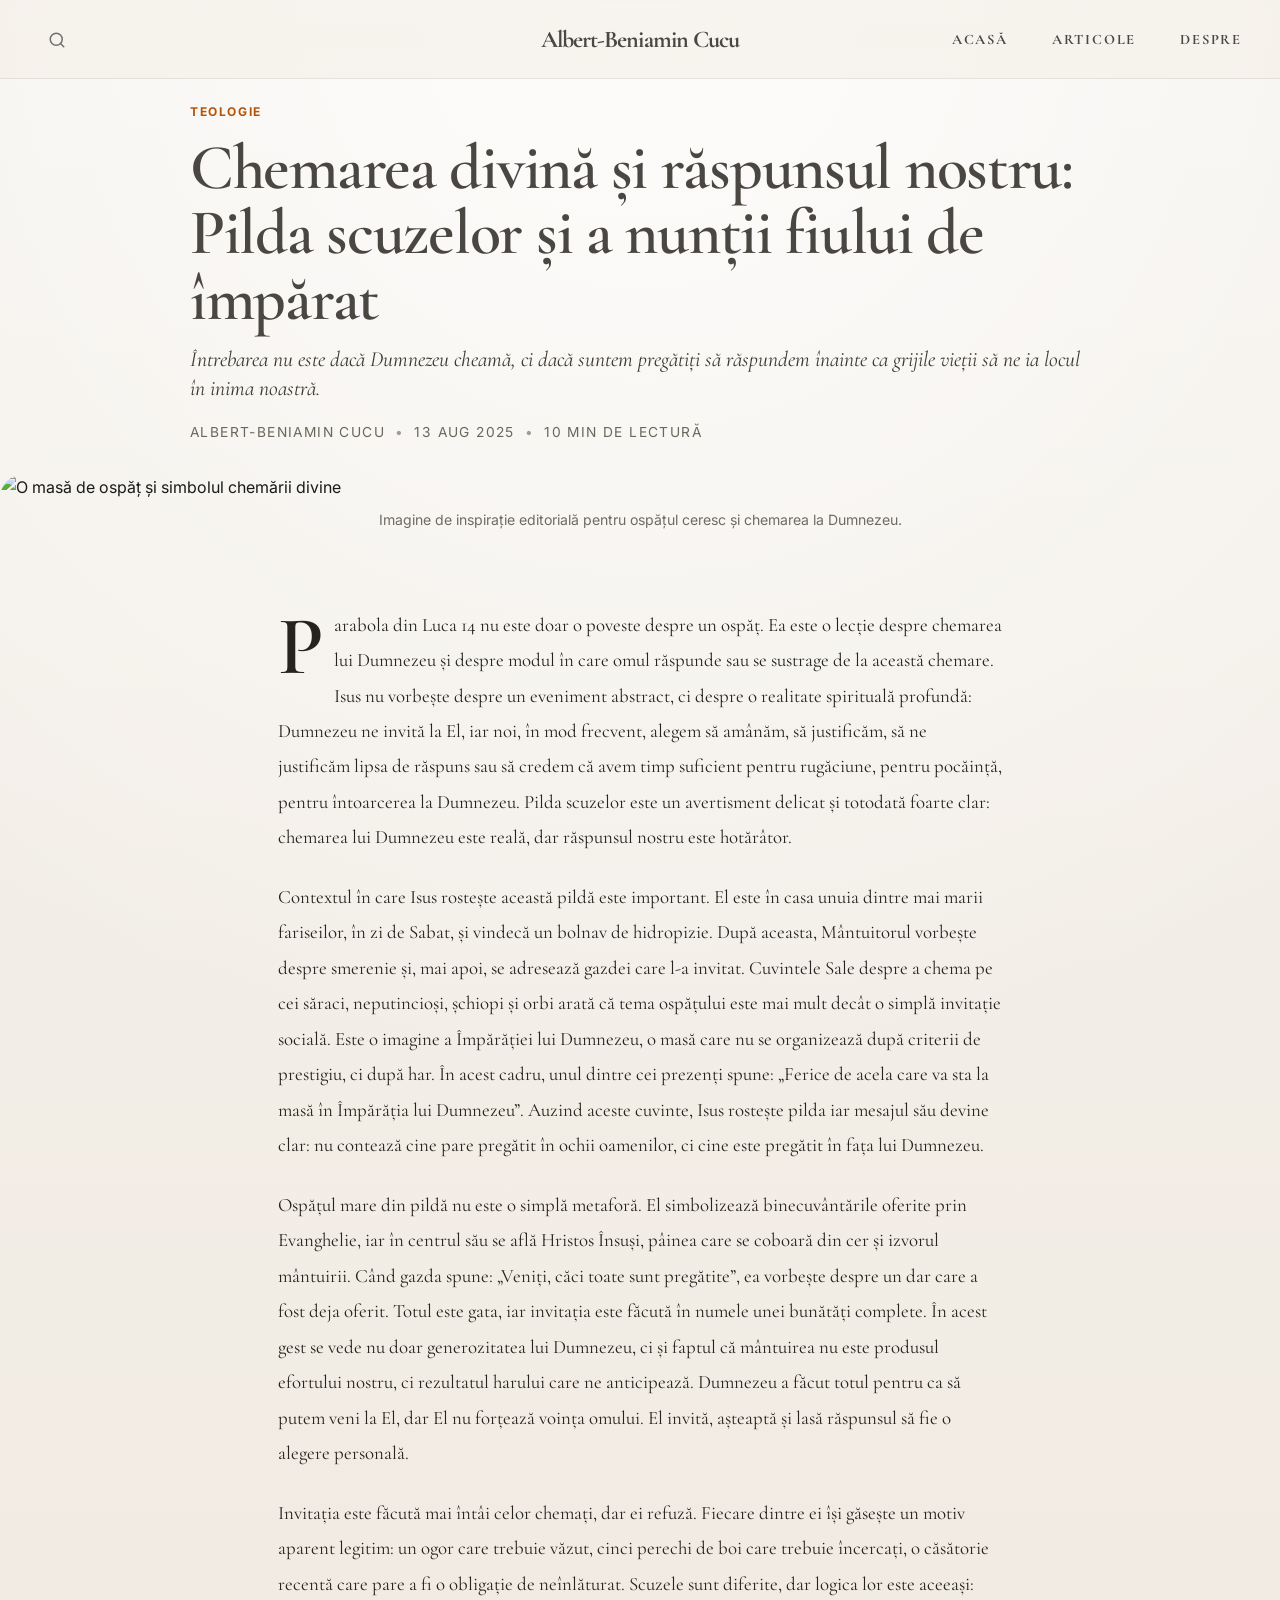
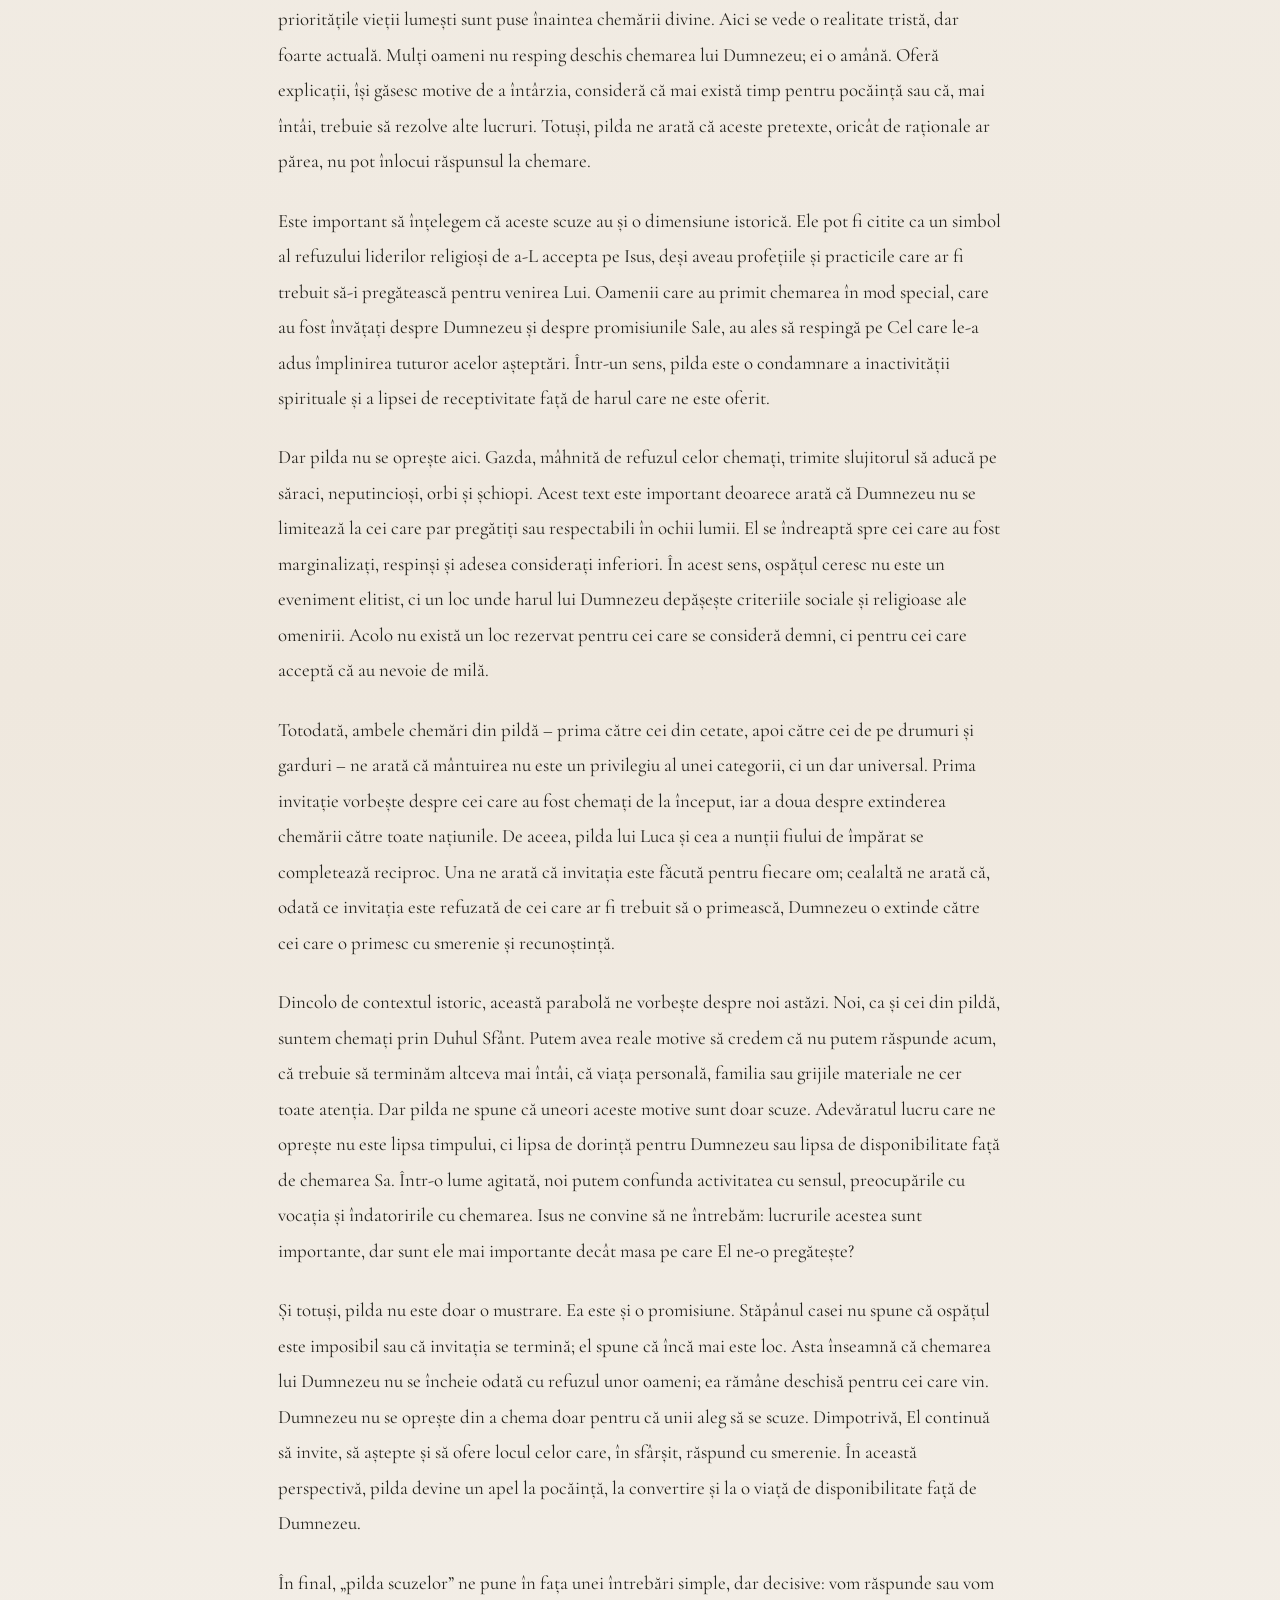
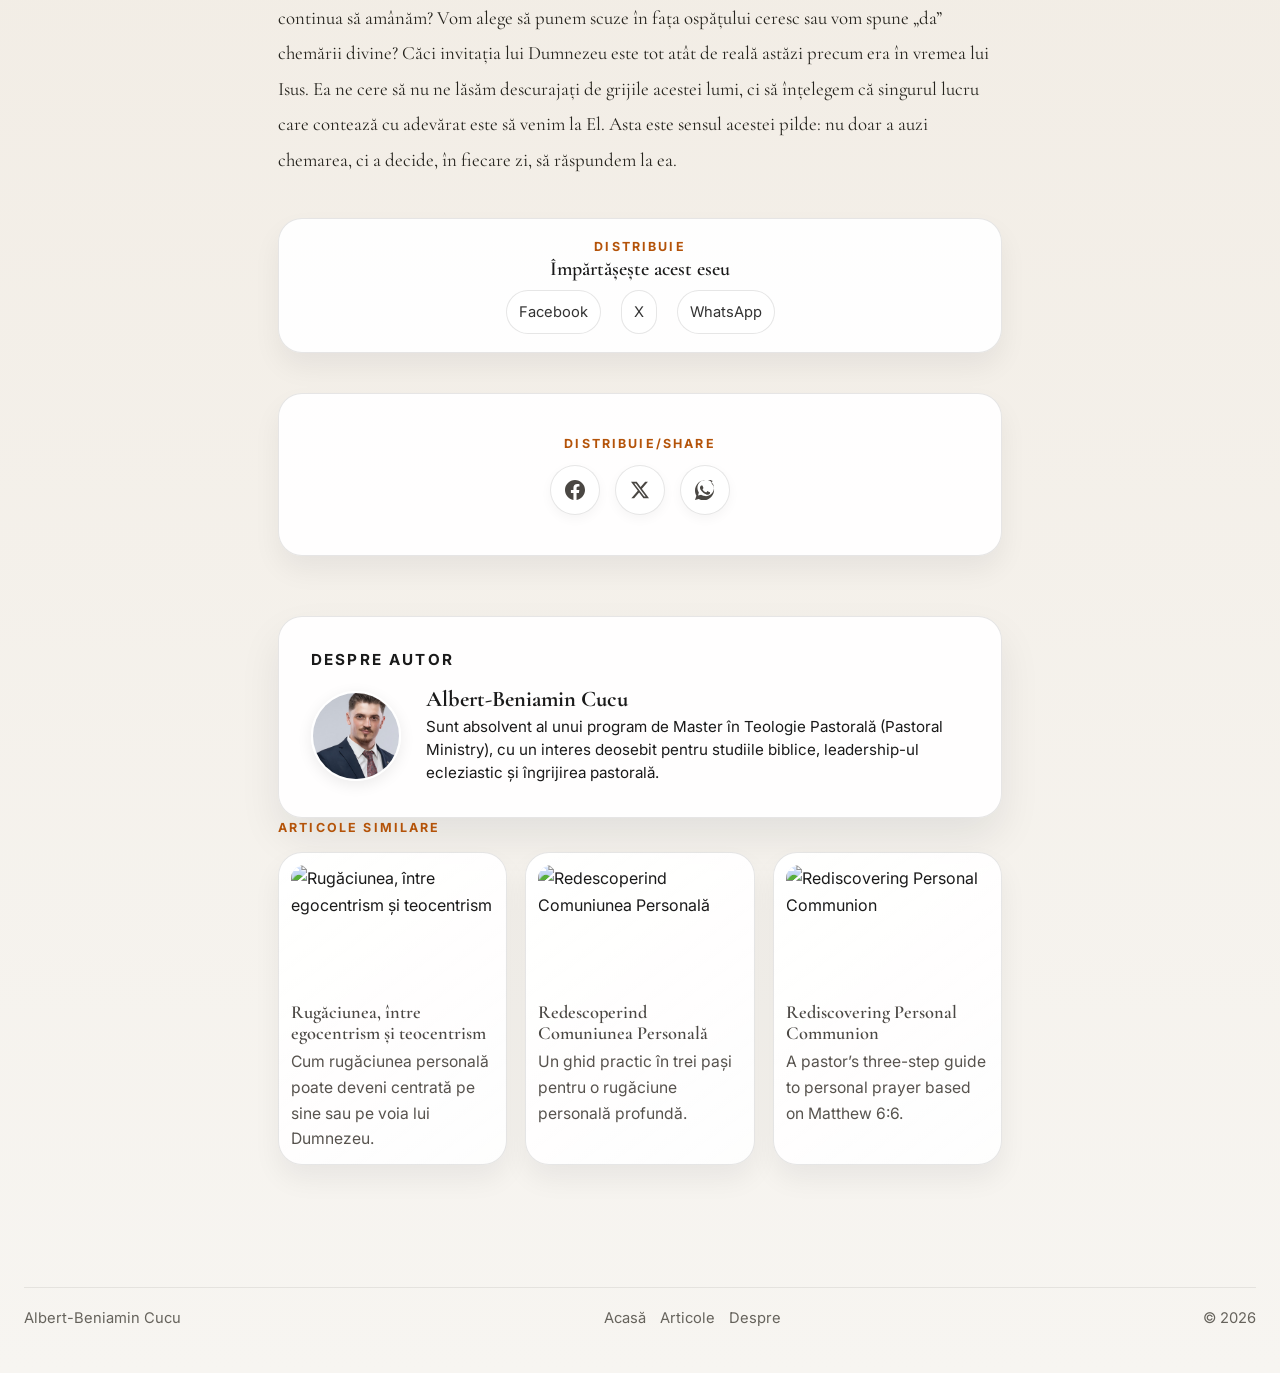
==== commit b98d9153: "Update articol-chemarea-divina.html" ====
--- a/articol-chemarea-divina.html
+++ b/articol-chemarea-divina.html
@@ -71,18 +71,38 @@
                 </div>
             </section>
 
-            <article class="author-card">
-                <p class="eyebrow">Despre autor</p>
-                <div class="author-card-inner">
-                    <img class="author-avatar" src="https://images.unsplash.com/photo-1506794778202-cad84cf45f1d?auto=format&fit=crop&w=240&q=80" alt="Albert-Beniamin Cucu">
-                    <div>
-                        <h3>Albert-Beniamin Cucu</h3>
-                        <p>Autor și pastor stagiar dedicat reflecțiilor teologice, credinței vii și sensului rugăciunii în viața de zi cu zi.</p>
-                    </div>
-                </div>
-            </article>
+            <section class="share-card" style="text-align: center; padding: 40px 20px;">
+    <p class="eyebrow">Distribuie/Share</p>
 
-            <section class="share-card">
+    <div class="share-row" style="justify-content: center; display: flex; gap: 15px;">
+        <!-- Facebook -->
+        <a class="share-link-circle fb" href="https://www.facebook.com/sharer/sharer.php?u=YOUR_URL_HERE" target="_blank" rel="noreferrer" title="Facebook">
+            <svg width="20" height="20" viewBox="0 0 24 24" fill="currentColor"><path d="M24 12.073c0-6.627-5.373-12-12-12s-12 5.373-12 12c0 5.99 4.388 10.954 10.125 11.854v-8.385H7.078v-3.47h3.047V9.43c0-3.007 1.792-4.669 4.533-4.669 1.312 0 2.686.235 2.686.235v2.953H15.83c-1.491 0-1.956.925-1.956 1.874v2.25h3.328l-.532 3.47h-2.796v8.385C19.612 23.027 24 18.062 24 12.073z"/></svg>
+        </a>
+
+        <!-- X -->
+        <a class="share-link-circle x-corp" href="https://twitter.com/intent/tweet?url=YOUR_URL_HERE" target="_blank" rel="noreferrer" title="X">
+            <svg width="18" height="18" viewBox="0 0 24 24" fill="currentColor"><path d="M18.901 1.153h3.68l-8.04 9.19L24 22.846h-7.406l-5.8-7.584-6.638 7.584H.474l8.6-9.83L0 1.154h7.594l5.243 6.932 6.064-6.932zm-1.292 19.494h2.039L6.486 3.24H4.298l13.311 17.407z"/></svg>
+        </a>
+
+        <!-- WhatsApp -->
+        <a class="share-link-circle wa" href="https://wa.me/?text=YOUR_URL_HERE" target="_blank" rel="noreferrer" title="WhatsApp">
+            <svg width="20" height="20" viewBox="0 0 24 24" fill="currentColor"><path d="M17.472 14.382c-.297-.149-1.758-.867-2.03-.967-.273-.099-.471-.148-.67.15-.197.297-.767.966-.94 1.164-.173.199-.347.223-.644.075-.297-.15-1.255-.463-2.39-1.353-.883-.788-1.48-1.761-1.653-2.059-.173-.297-.018-.458.13-.606.134-.133.298-.347.446-.52.149-.174.198-.298.298-.497.099-.198.05-.371-.025-.52-.075-.149-.669-1.612-.916-2.207-.242-.579-.487-.5-.669-.51-.173-.008-.371-.01-.57-.01-.198 0-.52.074-.792.372-.272.297-1.04 1.016-1.04 2.479 0 1.462 1.067 2.875 1.215 3.074.149.198 2.096 3.2 5.077 4.487.709.306 1.262.489 1.694.625.712.227 1.36.195 1.871.118.571-.085 1.758-.719 2.006-1.413.248-.694.248-1.289.173-1.413-.074-.124-.272-.198-.57-.347m-4.821 4.754a9.847 9.847 0 01-4.947-1.341l-.356-.211-3.672.963 0.98-3.577-.231-.369a9.829 9.829 0 01-1.506-5.234c0-5.445 4.433-9.875 9.878-9.875 2.64 0 5.122 1.028 6.987 2.895a9.825 9.825 0 012.89 6.988c-.005 5.447-4.439 9.877-9.885 9.877m8.415-18.293A11.85 11.85 0 0012.65 0C5.655 0 0 5.656 0 12.651c0 2.23.583 4.408 1.693 6.332L0 24l4.435-1.163a11.811 11.85 0 005.815 1.547l0.005.001c6.997 0 12.654-5.653 12.659-12.646a11.821 11.821 0 00-3.456-8.422"/></svg>
+        </a>
+    </div>
+</section>
+            
+           <article class="author-card">
+    <p class="eyebrow">Despre autor</p>
+    <div class="author-card-inner">
+        <!-- Am închis ghilimeaua la alt și am păstrat clasa -->
+        <img src="images/auth.jpg" alt="Albert-Beniamin Cucu" class="about-round-img">
+        <div>
+            <h3>Albert-Beniamin Cucu</h3>
+            <p>Sunt absolvent al unui program de Master în Teologie Pastorală (Pastoral Ministry), cu un interes deosebit pentru studiile biblice, leadership-ul ecleziastic și îngrijirea pastorală.</p>
+        </div>
+    </div>
+</article>
     <p class="eyebrow">Articole similare</p>
     <div class="related-grid">
 
--- a/style.css
+++ b/style.css
@@ -1199,11 +1199,273 @@
         letter-spacing: 0.5px !important;
     }
 }
-
-
-
-
-
-
-
-
+/* ===== STILURI PAGINA AUTENTIFICARE ===== */
+.auth-wrapper {
+    min-height: 80vh;
+    display: flex;
+    align-items: center;
+    justify-content: center;
+    padding: 20px;
+}
+.auth-card {
+    width: 100%;
+    max-width: 400px;
+    background: #fffdfa;
+    padding: 40px;
+    border-radius: 24px;
+    border: 1px solid rgba(17, 17, 17, 0.08);
+    box-shadow: 0 20px 42px rgba(15, 23, 42, 0.08);
+    position: relative;
+    overflow: hidden;
+}
+.auth-card h1 {
+    font-family: 'Cormorant Garamond', serif;
+    font-size: 2.2rem;
+    color: #4a4743;
+    text-align: center;
+    margin-bottom: 8px;
+}
+.auth-card p {
+    text-align: center;
+    color: #74716b;
+    font-size: 0.95rem;
+    margin-bottom: 30px;
+}
+.form-group { margin-bottom: 20px; }
+.form-group input {
+    width: 100%;
+    padding: 14px;
+    border: 1px solid rgba(17, 17, 17, 0.1);
+    border-radius: 12px;
+    font-family: inherit;
+    font-size: 1rem;
+    outline: none;
+    transition: border-color 0.3s;
+}
+.form-group input:focus { border-color: #b45309; }
+
+.btn-auth {
+    width: 100%;
+    padding: 14px;
+    background: #4a4743;
+    color: white;
+    border: none;
+    border-radius: 12px;
+    font-size: 1rem;
+    font-weight: 600;
+    cursor: pointer;
+    transition: all 0.3s ease;
+}
+.btn-auth:disabled { background: #a5a29a; cursor: not-allowed; }
+
+#success-banner {
+    display: none;
+    background: #d1fae5;
+    color: #065f46;
+    padding: 15px;
+    border-radius: 12px;
+    text-align: center;
+    font-weight: 600;
+    margin-bottom: 20px;
+    border: 1px solid #34d399;
+}
+#error-msg {
+    color: #c2410c;
+    font-size: 0.85rem;
+    text-align: center;
+    margin-top: 15px;
+    display: none;
+}
+.toggle-text {
+    text-align: center;
+    margin-top: 25px;
+    font-size: 0.9rem;
+    color: #74716b;
+}
+.toggle-link {
+    color: #b45309;
+    font-weight: 700;
+    cursor: pointer;
+}
+/* ===== STILURI PAGINA DESPRE (AUTOR) ===== */
+
+.profile-image-wrapper {
+    margin: 40px auto 20px;
+    width: 180px;
+    height: 180px;
+}
+
+.about-round-img {
+    width: 100%;
+    height: 100%;
+    object-fit: cover;
+    border-radius: 50%; /* Face imaginea rotundă */
+    border: 3px solid white;
+    box-shadow: 0 10px 25px rgba(0,0,0,0.1);
+}
+
+.section-divider {
+    border: none;
+    border-top: 1px solid var(--line);
+    margin: 40px 0;
+    width: 100%;
+    opacity: 0.3;
+}
+
+.english-text {
+    font-style: normal;
+    border-left: 2px solid rgba(180, 83, 9, 0.2);
+    padding-left: 25px;
+}
+
+@media (max-width: 768px) {
+    .profile-image-wrapper {
+        width: 140px;
+        height: 140px;
+    }
+    .english-text {
+        padding-left: 15px;
+    }
+}
+/* ===== STILIZARE CARD AUTOR (ÎN ARTICOLE) ===== */
+.author-card {
+    background: var(--surface);
+    border: 1px solid var(--line);
+    border-radius: 24px;
+    padding: 32px;
+    margin-top: 60px;
+    box-shadow: var(--shadow);
+}
+
+.author-card-inner {
+    display: flex;
+    align-items: center; /* Aliniază imaginea pe verticală cu textul */
+    gap: 25px; /* Spațiu între poză și text */
+    margin-top: 15px;
+}
+
+/* REGLARE DIMENSIUNE IMAGINE AUTOR */
+.author-card-inner .about-round-img {
+    width: 90px;  /* Dimensiune fixă - nu va mai fi uriașă */
+    height: 90px; /* Dimensiune fixă */
+    border-radius: 50%; /* O face rotundă */
+    object-fit: cover; /* Previne deformarea feței */
+    flex-shrink: 0; /* Împiedică strivirea pozei dacă textul e lung */
+    border: 2px solid white;
+    box-shadow: 0 4px 15px rgba(0,0,0,0.08);
+}
+
+.author-card h3 {
+    font-family: var(--serif);
+    font-size: 1.4rem;
+    color: var(--text-main);
+    margin-bottom: 5px;
+}
+
+.author-card p {
+    font-size: 0.95rem;
+    line-height: 1.5;
+    color: var(--text-muted);
+}
+
+/* Ajustare pentru Mobil */
+@media (max-width: 600px) {
+    .author-card-inner {
+        flex-direction: column; /* Pe telefon poza stă deasupra textului */
+        text-align: center;
+    }
+    .author-card {
+        padding: 25px 20px;
+    }
+}
+/* ===== BUTOANE DISTRIBUIRE DINAMICE ===== */
+.share-link-circle {
+    display: inline-flex;
+    align-items: center;
+    justify-content: center;
+    width: 45px;
+    height: 45px;
+    border-radius: 50%;
+    background: #f1f1f1; /* Culoare neutră la început */
+    color: #4a4743;
+    transition: all 0.3s cubic-bezier(0.4, 0, 0.2, 1);
+    box-shadow: 0 4px 10px rgba(0,0,0,0.05);
+}
+
+/* Efect Hover General */
+.share-link-circle:hover {
+    transform: translateY(-5px);
+    color: white !important; /* Iconița devine albă pe fundal colorat */
+}
+
+/* Culori Specifice la Hover */
+.share-link-circle.fb:hover {
+    background-color: #1877F2 !important; /* Albastru Facebook */
+    box-shadow: 0 8px 20px rgba(24, 119, 242, 0.3);
+}
+
+.share-link-circle.x-corp:hover {
+    background-color: #000000 !important; /* Negru X (fost Twitter) */
+    box-shadow: 0 8px 20px rgba(0, 0, 0, 0.2);
+}
+
+.share-link-circle.wa:hover {
+    background-color: #25D366 !important; /* Verde WhatsApp */
+    box-shadow: 0 8px 20px rgba(37, 211, 102, 0.3);
+}
+
+/* Aliniere rând */
+.share-row {
+    display: flex;
+    gap: 15px;
+    margin-top: 15px;
+}
+/* ===== CARD DISTRIBUIRE CENTRAT ===== */
+.share-card {
+    background: var(--surface);
+    border: 1px solid var(--line);
+    border-radius: 24px;
+    margin-top: 40px;
+    display: flex;
+    flex-direction: column;
+    align-items: center; /* Centrează tot pe verticală */
+}
+
+.share-row {
+    display: flex;
+    gap: 20px;
+    justify-content: center; /* Centrează iconițele pe orizontală */
+    margin-top: 10px;
+}
+
+.share-link-circle {
+    display: inline-flex;
+    align-items: center;
+    justify-content: center;
+    width: 50px; /* Puțin mai mari pentru a fi centrul atenției */
+    height: 50px;
+    border-radius: 50%;
+    background: white;
+    color: #4a4743;
+    border: 1px solid var(--line);
+    transition: all 0.4s cubic-bezier(0.175, 0.885, 0.32, 1.275);
+    box-shadow: 0 4px 12px rgba(0,0,0,0.04);
+}
+
+/* Efecte la Hover */
+.share-link-circle:hover {
+    transform: scale(1.15) translateY(-5px);
+    color: white !important;
+}
+
+.share-link-circle.fb:hover { background-color: #1877F2 !important; border-color: #1877F2; }
+.share-link-circle.x-corp:hover { background-color: #000000 !important; border-color: #000000; }
+.share-link-circle.wa:hover { background-color: #25D366 !important; border-color: #25D366; }
+
+
+
+
+
+
+
+
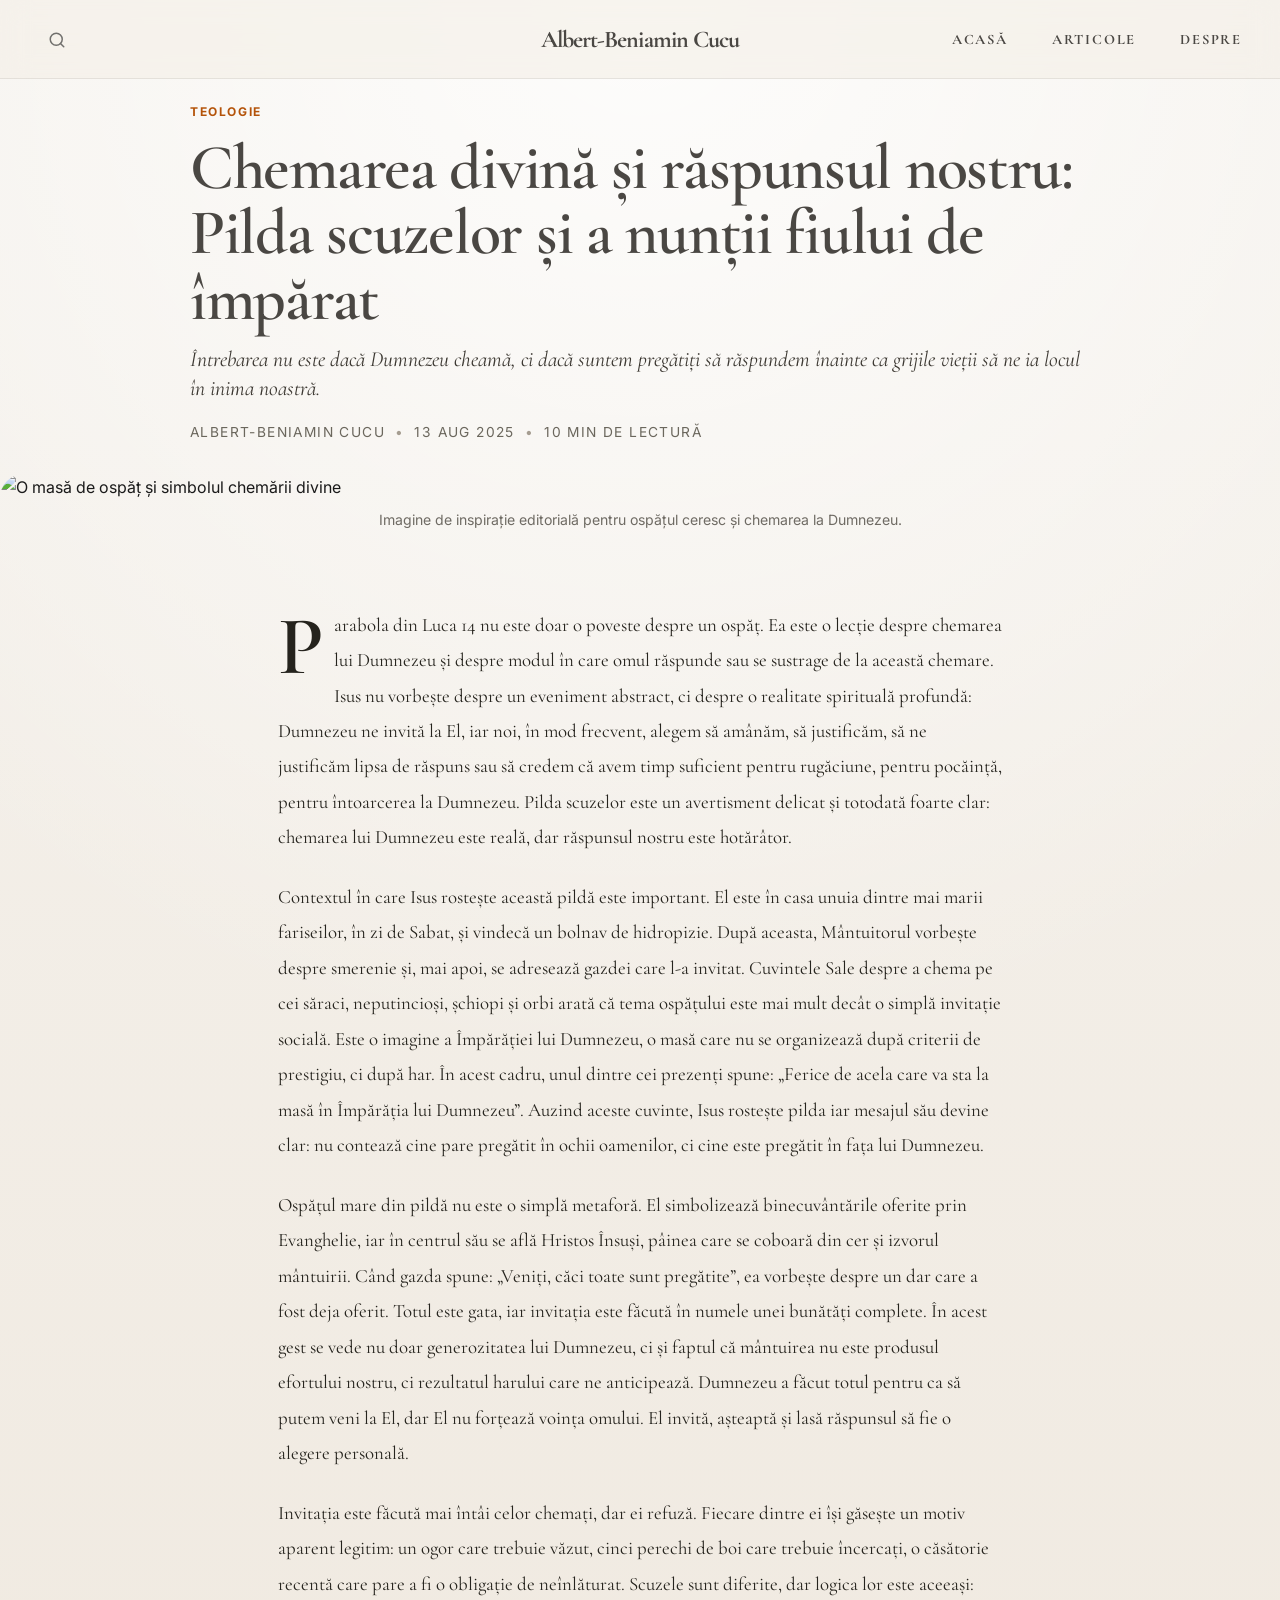
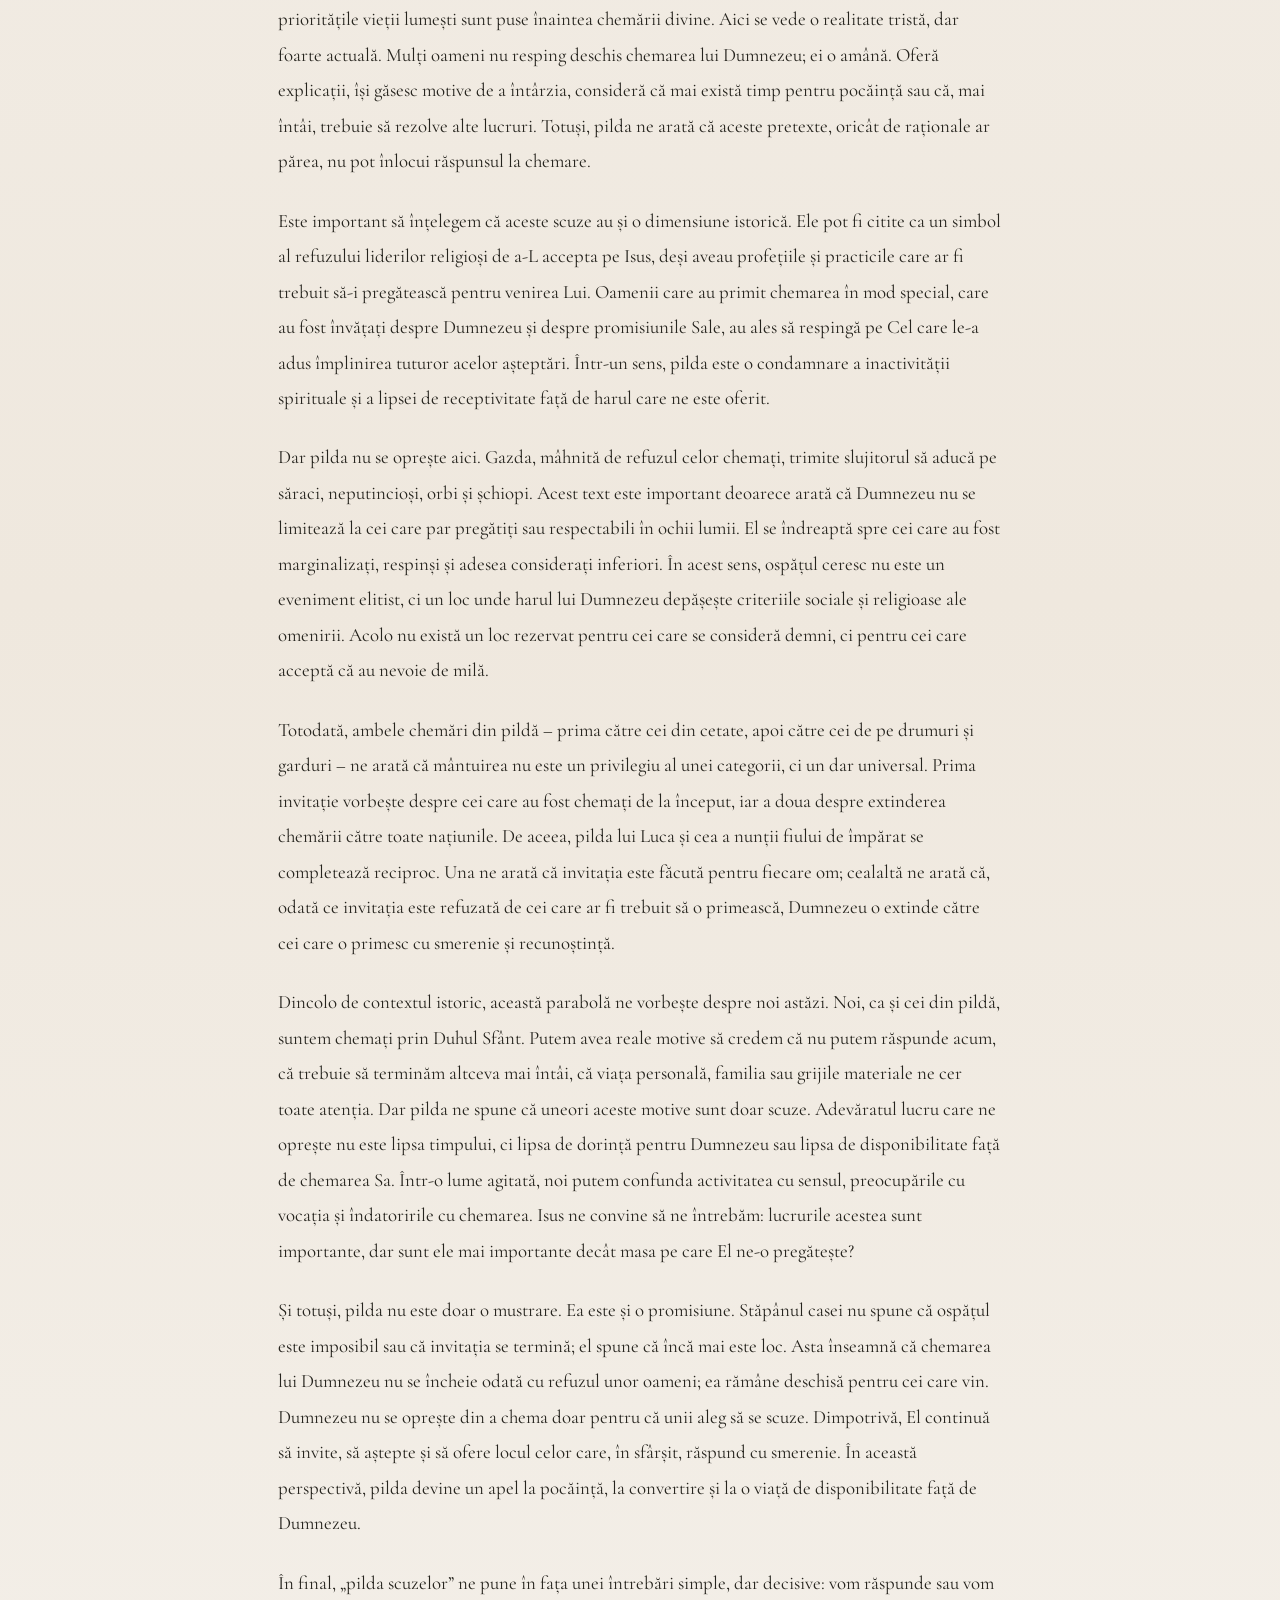
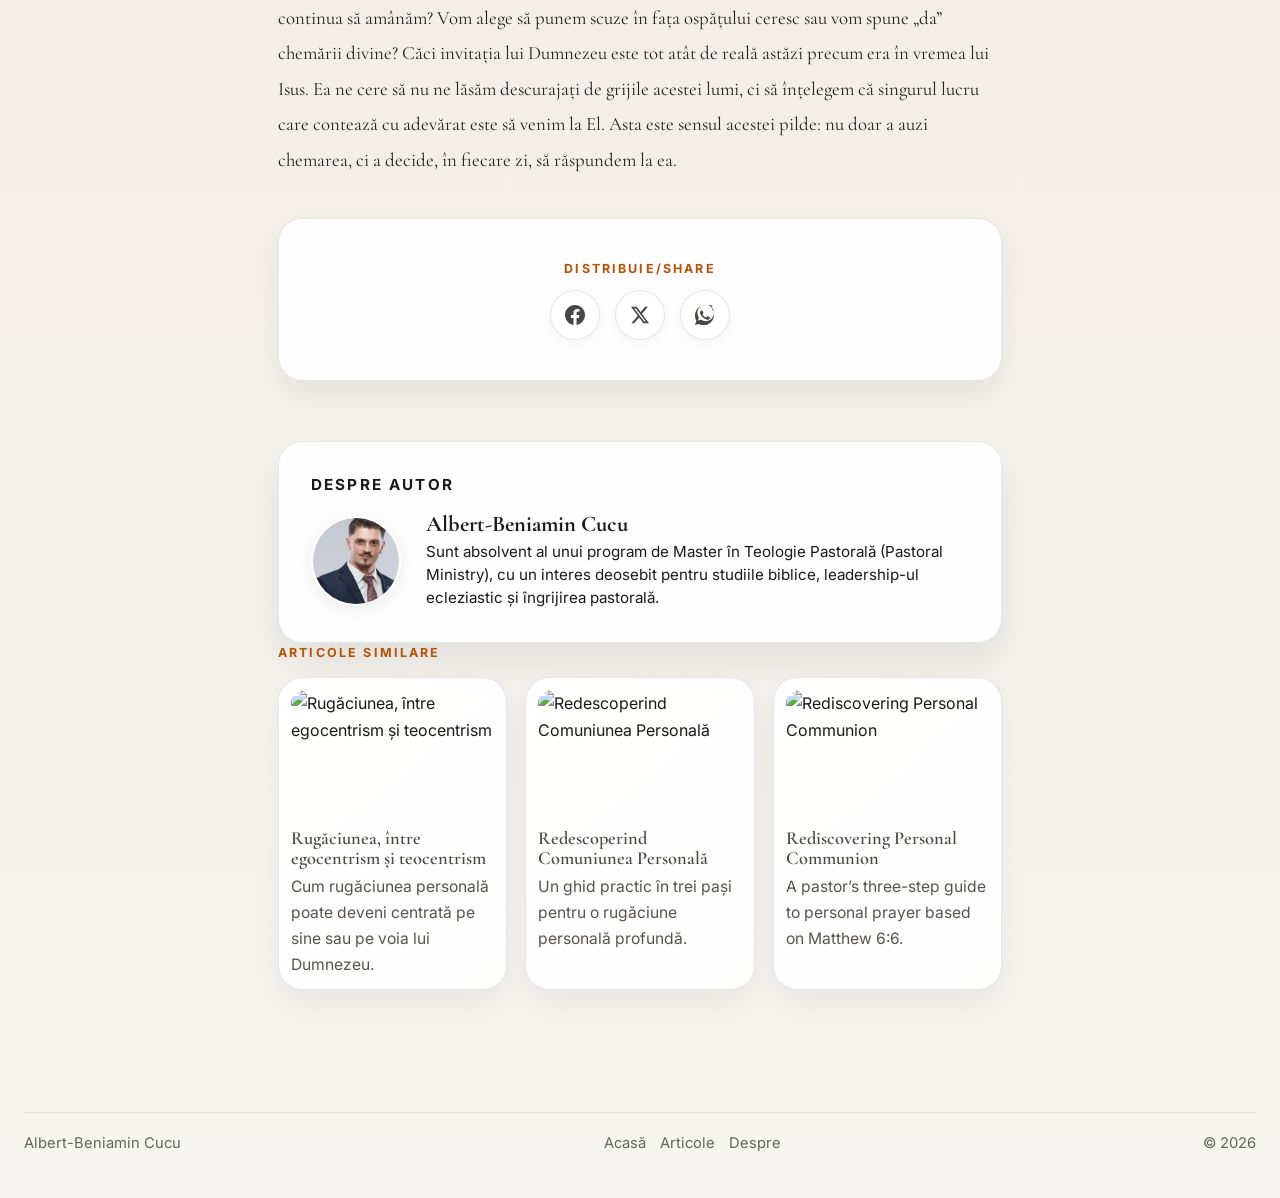
==== commit cadc4d52: "Update articol-chemarea-divina.html" ====
--- a/articol-chemarea-divina.html
+++ b/articol-chemarea-divina.html
@@ -60,16 +60,6 @@
                 <p>Și totuși, pilda nu este doar o mustrare. Ea este și o promisiune. Stăpânul casei nu spune că ospățul este imposibil sau că invitația se termină; el spune că încă mai este loc. Asta înseamnă că chemarea lui Dumnezeu nu se încheie odată cu refuzul unor oameni; ea rămâne deschisă pentru cei care vin. Dumnezeu nu se oprește din a chema doar pentru că unii aleg să se scuze. Dimpotrivă, El continuă să invite, să aștepte și să ofere locul celor care, în sfârșit, răspund cu smerenie. În această perspectivă, pilda devine un apel la pocăință, la convertire și la o viață de disponibilitate față de Dumnezeu.</p>
                 <p>În final, „pilda scuzelor” ne pune în fața unei întrebări simple, dar decisive: vom răspunde sau vom continua să amânăm? Vom alege să punem scuze în fața ospățului ceresc sau vom spune „da” chemării divine? Căci invitația lui Dumnezeu este tot atât de reală astăzi precum era în vremea lui Isus. Ea ne cere să nu ne lăsăm descurajați de grijile acestei lumi, ci să înțelegem că singurul lucru care contează cu adevărat este să venim la El. Asta este sensul acestei pilde: nu doar a auzi chemarea, ci a decide, în fiecare zi, să răspundem la ea.</p>
             </article>
-
-            <section class="share-card">
-                <p class="eyebrow">Distribuie</p>
-                <h3 style="font-family:var(--serif); font-size:1.25rem; line-height:1.1; font-weight:600;">Împărtășește acest eseu</h3>
-                <div class="share-row">
-                    <a class="share-link" href="https://www.facebook.com/sharer/sharer.php?u=http://127.0.0.1:3000/articol-chemarea-divina.html" target="_blank" rel="noreferrer">Facebook</a>
-                    <a class="share-link" href="https://twitter.com/intent/tweet?text=Chemarea%20divină%20și%20răspunsul%20nostru%20—%20Albert-Beniamin%20Cucu&url=http://127.0.0.1:3000/articol-chemarea-divina.html" target="_blank" rel="noreferrer">X</a>
-                    <a class="share-link" href="https://wa.me/?text=Chemarea%20divină%20și%20răspunsul%20nostru%20—%20Albert-Beniamin%20Cucu%20http://127.0.0.1:3000/articol-chemarea-divina.html" target="_blank" rel="noreferrer">WhatsApp</a>
-                </div>
-            </section>
 
             <section class="share-card" style="text-align: center; padding: 40px 20px;">
     <p class="eyebrow">Distribuie/Share</p>
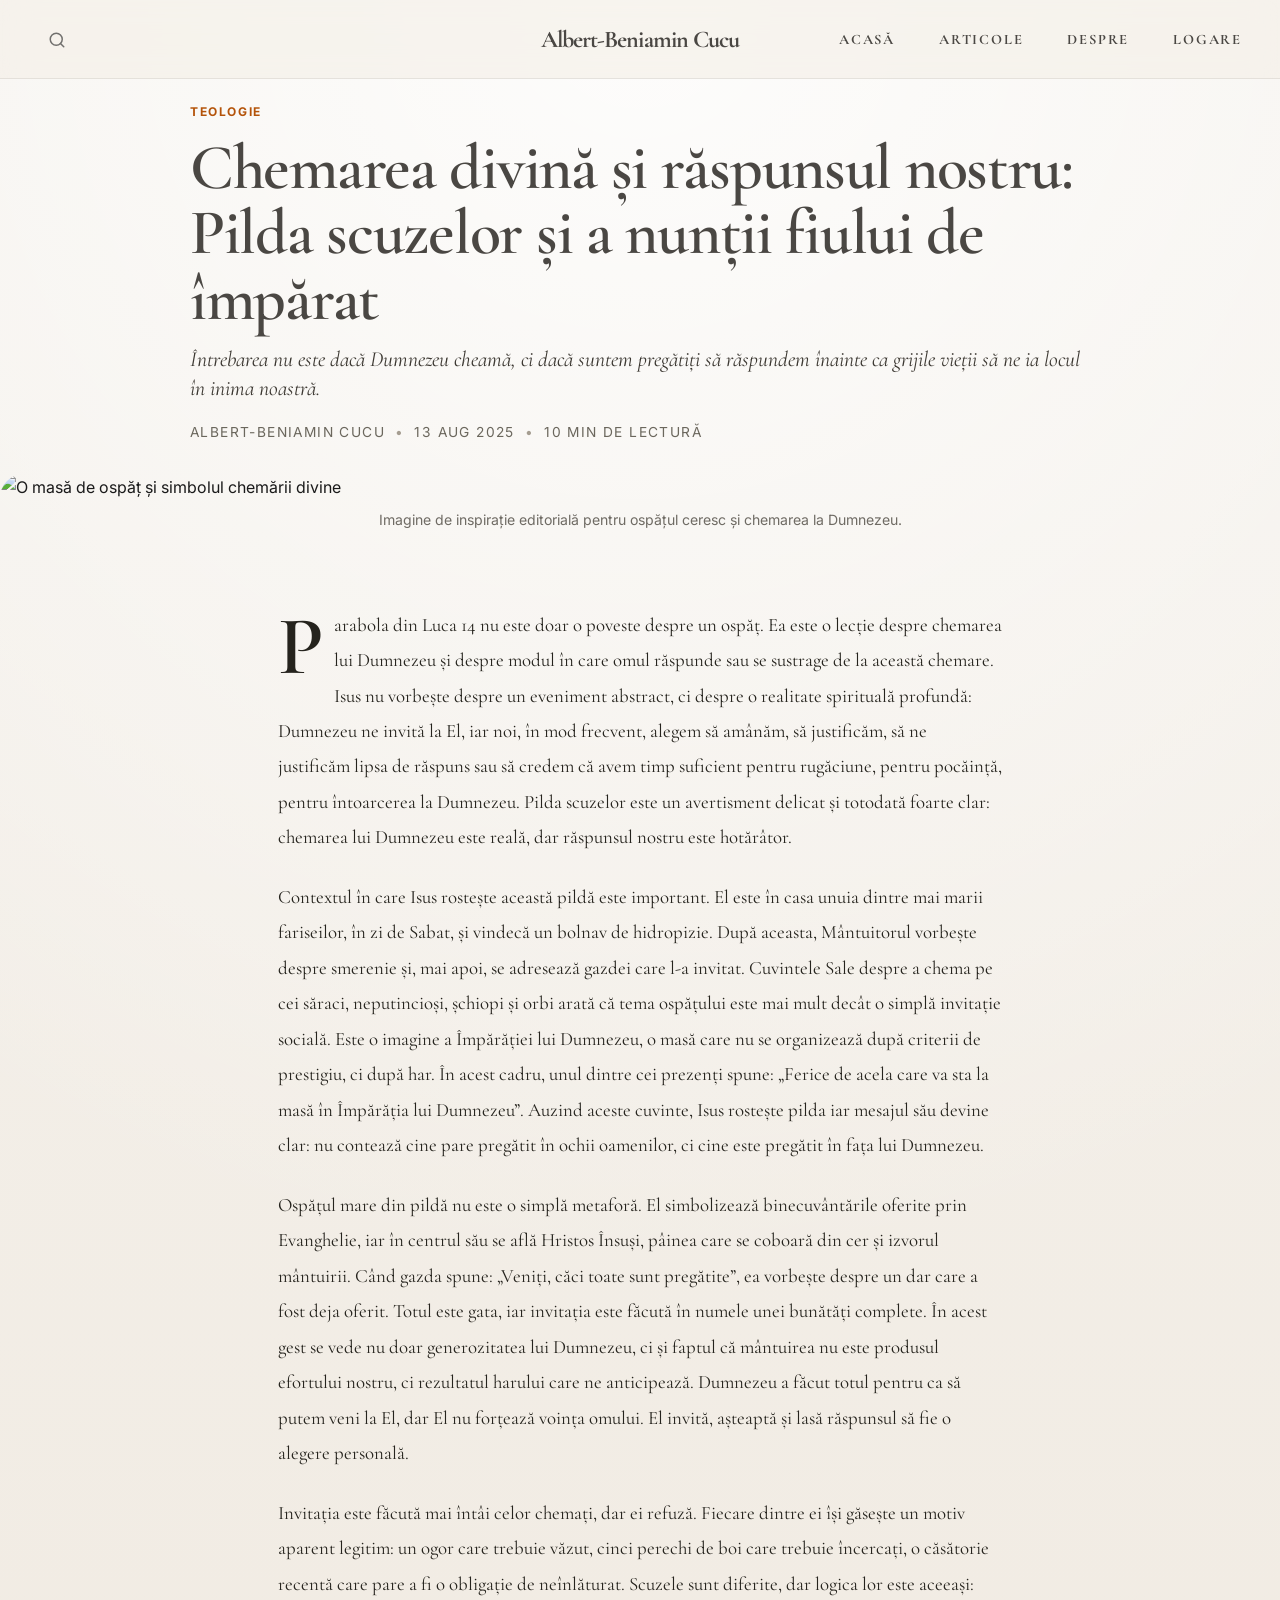
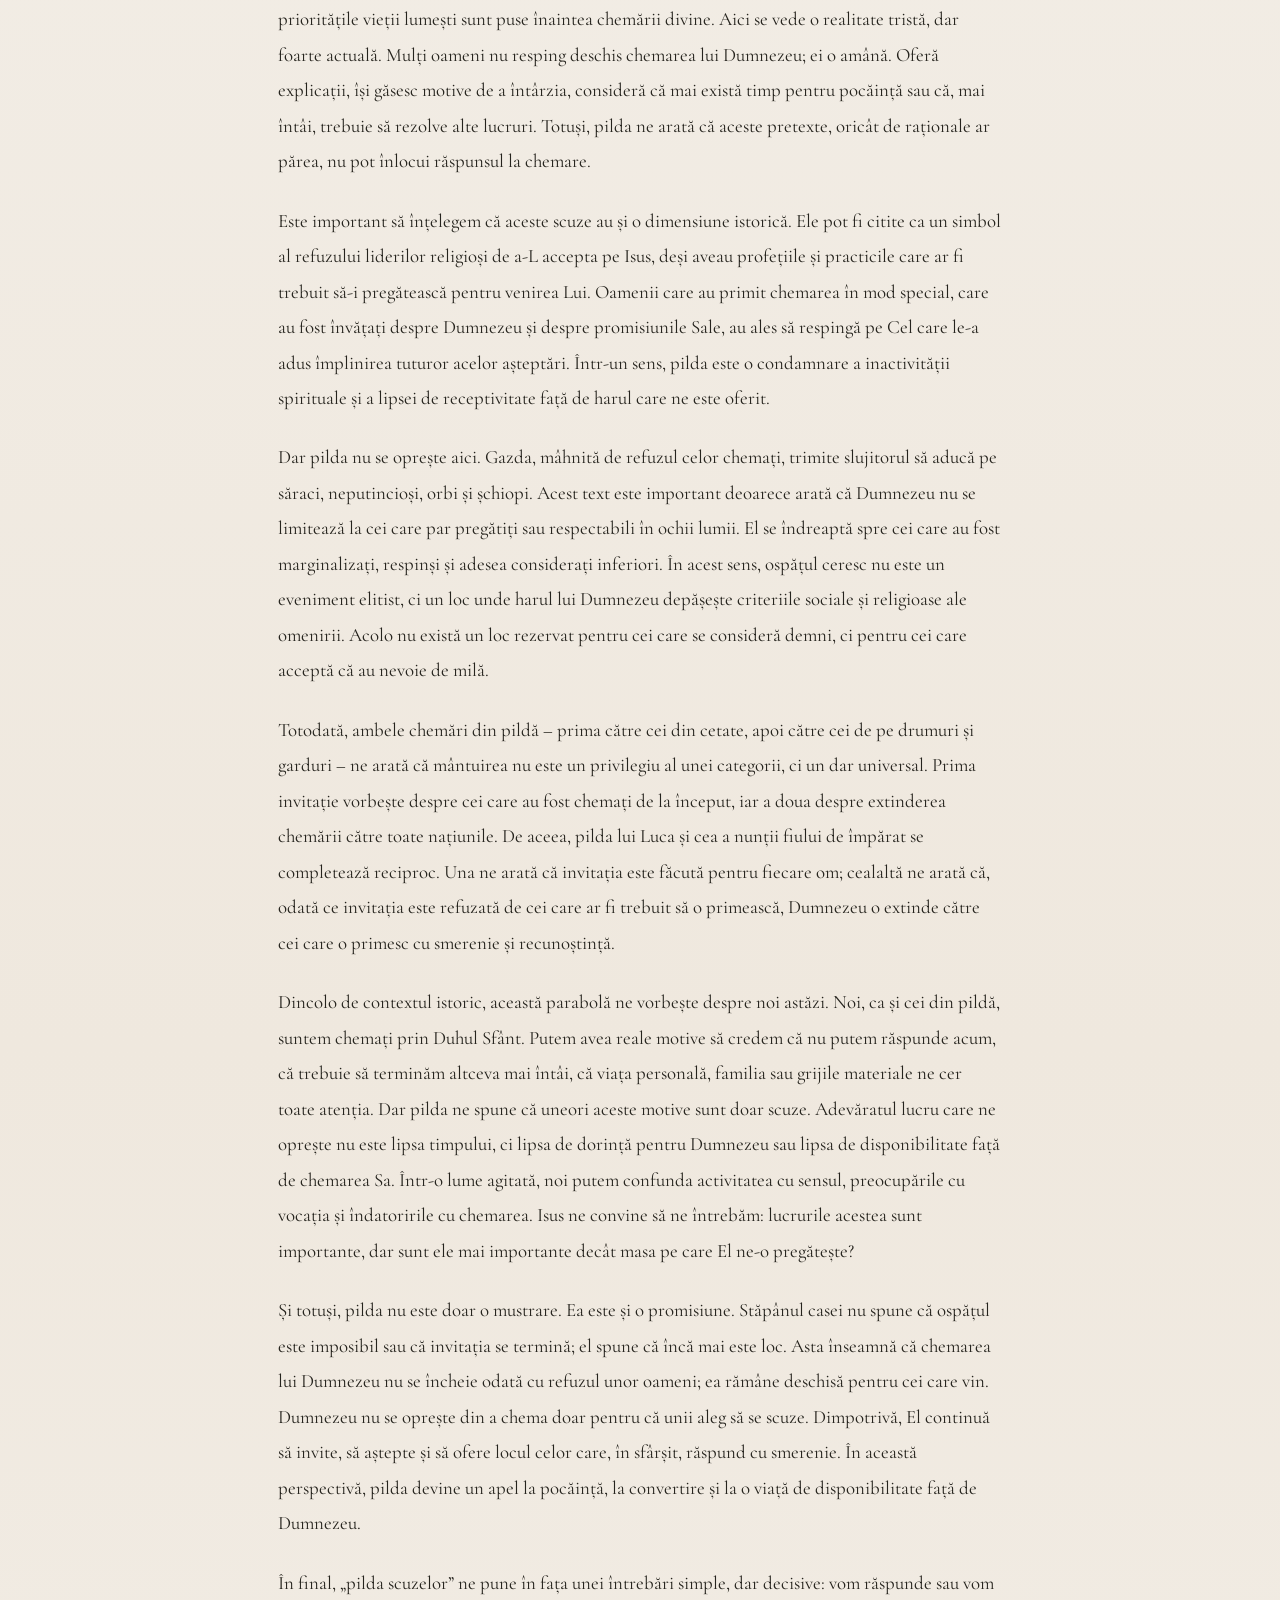
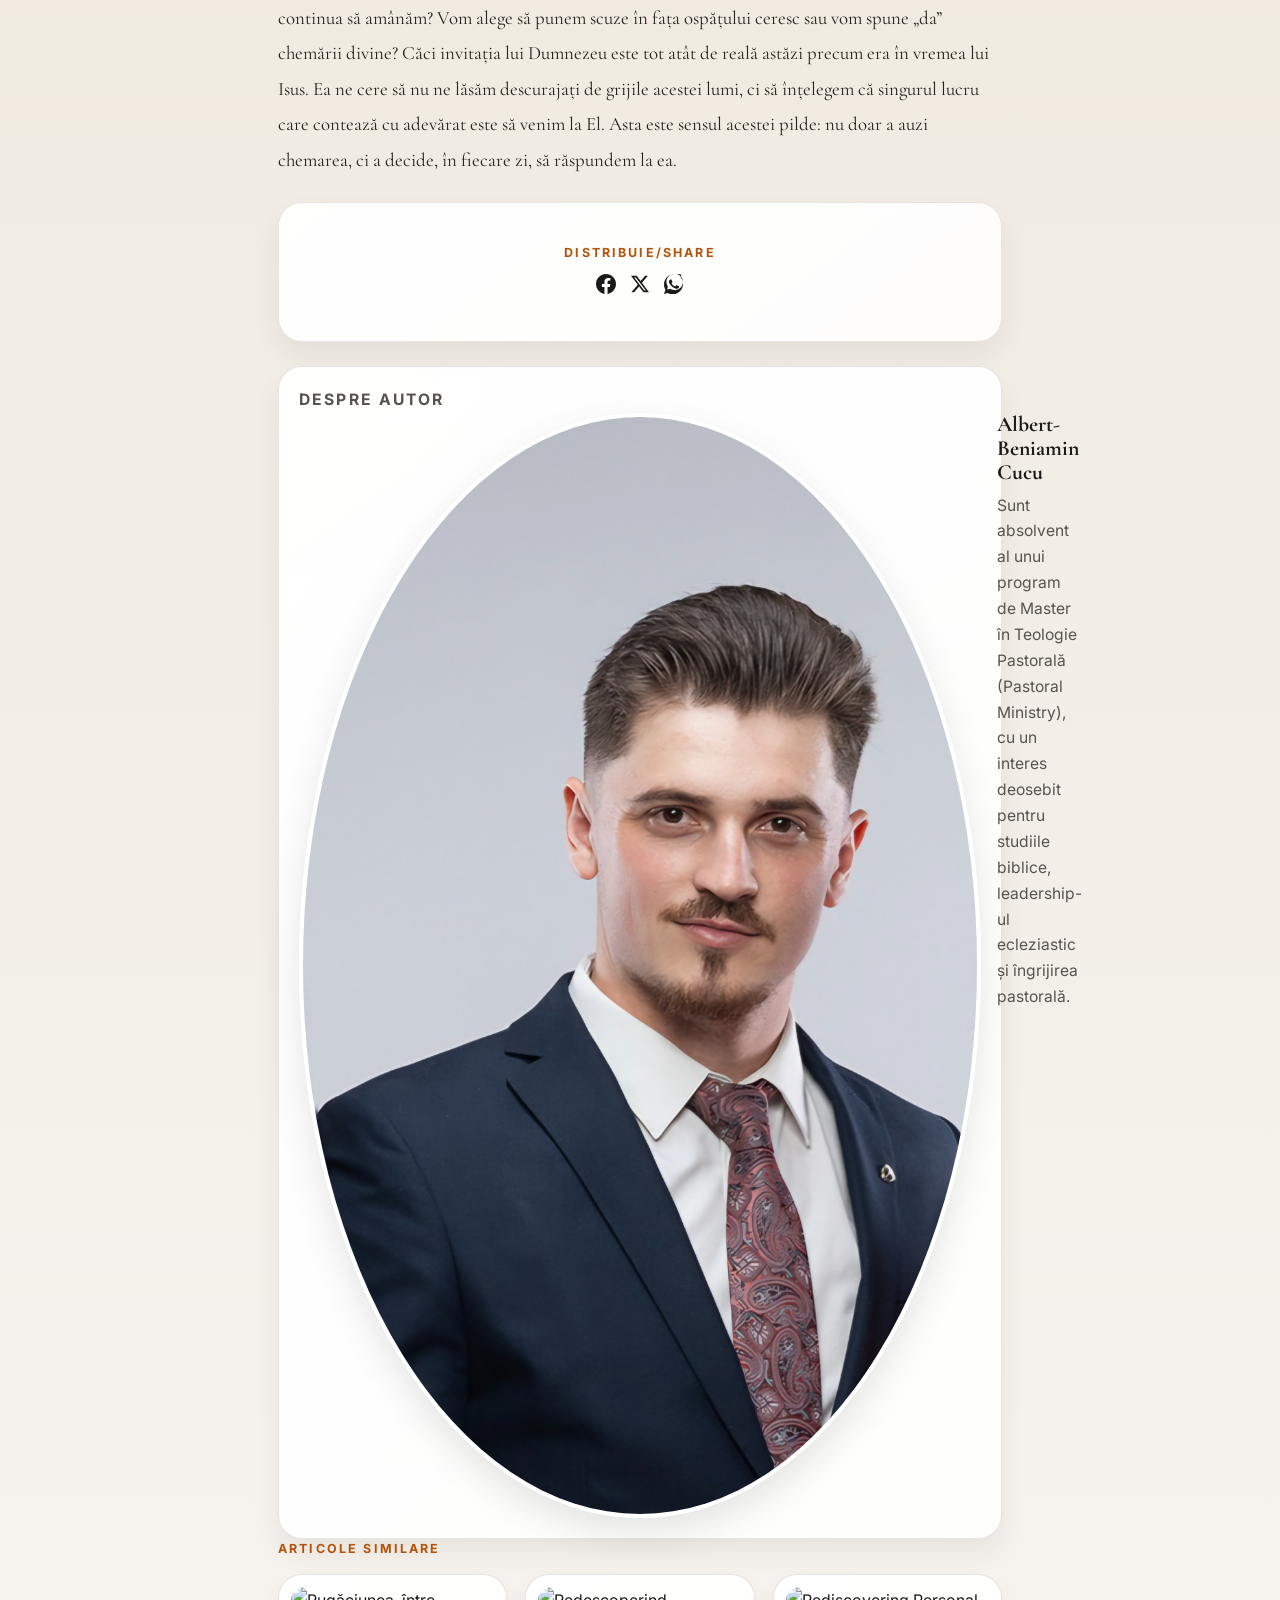
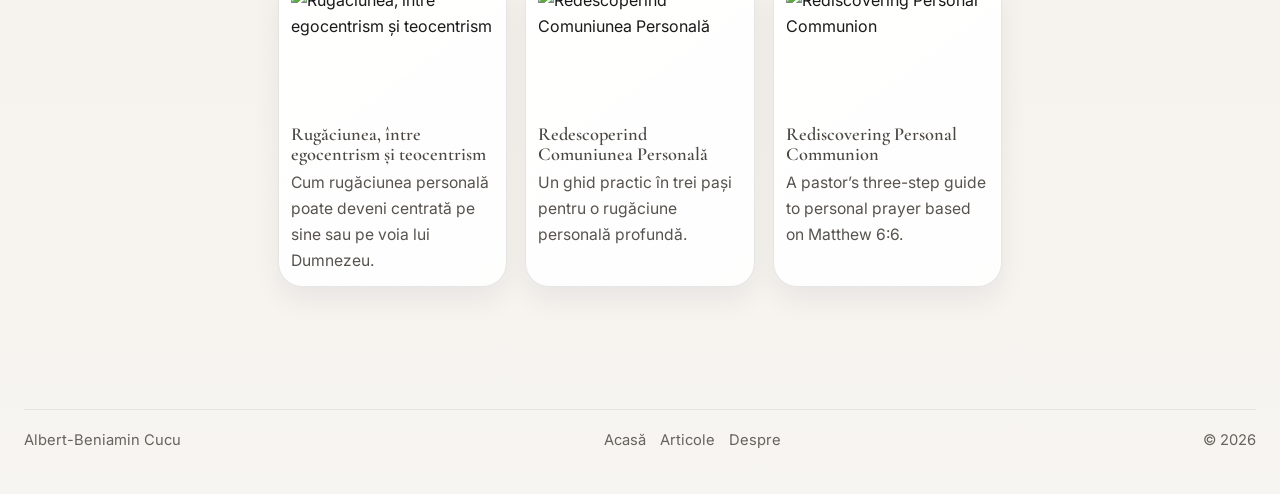
==== commit 7c26d7cc: "Update articol-chemarea-divina.html" ====
--- a/articol-chemarea-divina.html
+++ b/articol-chemarea-divina.html
@@ -8,32 +8,33 @@
     <link rel="stylesheet" href="style.css?v=1.2">
 </head>
 <body>
-    <header>
-    <div class="site-header">
-        <!-- STÂNGA: Bara de căutare -->
-        <div class="header-left">
-            <form action="cautare.html" method="GET" class="search-trigger-container" id="search-form">
-                <input type="search" name="q" placeholder="Caută..." class="expandable-search" id="search-input" autocomplete="off">
-                <label for="search-input" class="search-label" aria-label="Deschide căutarea">
-                    <svg class="lupa-svg" width="18" height="18" viewBox="0 0 24 24" fill="none" stroke="currentColor" stroke-width="2" stroke-linecap="round" stroke-linejoin="round">
-                        <circle cx="11" cy="11" r="8"></circle>
-                        <line x1="21" y1="21" x2="16.65" y2="16.65"></line>
-                    </svg>
-                </label>
-            </form>
+<header>
+        <div class="site-header">
+            <!-- STÂNGA: Căutare -->
+            <div class="header-left">
+                <form action="cautare.html" method="GET" class="search-trigger-container" id="search-form">
+                    <input type="search" name="q" placeholder="Caută..." class="expandable-search" id="search-input" autocomplete="off">
+                    <label for="search-input" class="search-label">
+                        <svg class="lupa-svg" width="18" height="18" viewBox="0 0 24 24" fill="none" stroke="currentColor" stroke-width="2" stroke-linecap="round" stroke-linejoin="round">
+                            <circle cx="11" cy="11" r="8"></circle>
+                            <line x1="21" y1="21" x2="16.65" y2="16.65"></line>
+                        </svg>
+                    </label>
+                </form>
+            </div>
+
+            <!-- CENTRU: Logo -->
+            <a href="index.html" class="logo">Albert-Beniamin Cucu</a>
+
+            <!-- DREAPTA: Navigație -->
+            <nav class="header-right">
+                <a href="index.html">Acasă</a>
+                <a href="blog.html">Articole</a>
+                <a href="despre.html">Despre</a>
+                <a href="autentificare.html" id="auth-link-header">Logare</a>
+            </nav>
         </div>
-
-        <!-- CENTRU: Logo simplu și elegant -->
-        <a href="index.html" class="logo">Albert-Beniamin Cucu</a>
-
-        <!-- DREAPTA: Navigație -->
-        <nav class="header-right">
-            <a href="index.html">Acasă</a>
-            <a href="blog.html">Articole</a>
-            <a href="despre.html">Despre</a>
-        </nav>
-    </div>
-</header>
+    </header>
     <main>
         <div class="essay-header article-top-section">
             <span style="color:var(--accent); font-weight:700; text-transform:uppercase; font-size:0.75rem; letter-spacing: 1.6px;">Teologie</span>
--- a/style.css
+++ b/style.css
@@ -1117,88 +1117,94 @@
     font-style: italic;
 }
 /* ============================================================
-   9. RESPONSIVE DESIGN (OPTIMIZAT PENTRU MOBIL - NOTA 10)
+   9. RESPONSIVE DESIGN (MOBIL - LOGO SUS, NAV + LUPA PE UN RÂND)
    ============================================================ */
 @media (max-width: 768px) {
-    /* 1. Header ultra-subțire și transparent */
     header {
-        padding: 8px 0 !important;
-        background: rgba(244, 239, 230, 0.6) !important;
+        padding: 8px 20px !important;
+        background: rgba(244, 239, 230, 0.65) !important;
         backdrop-filter: blur(15px) !important;
-        -webkit-backdrop-filter: blur(15px) !important;
     }
 
-    /* 2. Re-aranjare layout: Căutare în stânga, Navigație în dreapta */
+    /* Transformăm header-ul într-un Grid de 2 coloane x 2 rânduri */
     .site-header {
-        grid-template-columns: auto 1fr !important; /* Scoatem coloana de logo */
-        gap: 0 !important;
-        padding: 0 15px !important;
+        display: grid !important;
+        grid-template-columns: auto 1fr !important; /* Coloana 1 (Lupa), Coloana 2 (Navigația) */
+        grid-template-rows: auto auto !important;    /* Rândul 1 (Logo), Rândul 2 (Restul) */
+        gap: 8px 0 !important;
+        align-items: center !important;
     }
 
-    /* 3. ASCUNDEM LOGO-UL (Numele) DOAR PE MOBIL */
+    /* 1. LOGO - Îl forțăm să ocupe ambele coloane pe primul rând */
     .logo {
-        display: none !important;
+        grid-column: 1 / span 2 !important;
+        grid-row: 1 !important;
+        display: block !important;
+        text-align: center !important;
+        font-size: 1.15rem !important;
+        margin: 0 auto 2px !important;
+        width: 100% !important;
     }
 
-    /* 4. Stiluri Navigație (Home, Articole, Despre) */
+    /* 2. LUPA (STÂNGA) - Rămâne pe rândul 2, coloana 1 */
+    .header-left {
+        grid-column: 1 !important;
+        grid-row: 2 !important;
+        display: flex !important;
+        justify-content: flex-start !important;
+        align-items: center !important;
+    }
+
+    /* 3. NAVIGAȚIA (DREAPTA) - Rămâne pe rândul 2, coloana 2 */
     .header-right {
+        grid-column: 2 !important;
+        grid-row: 2 !important;
+        display: flex !important;
         justify-content: flex-end !important;
-        gap: 12px !important; /* Spațiu între link-uri */
+        gap: 12px !important;
     }
 
     .header-right a {
-        font-size: 0.65rem !important;
-        letter-spacing: 1px !important;
+        font-size: 0.62rem !important;
+        letter-spacing: 0.5px !important;
         font-weight: 700;
         text-transform: uppercase;
-        color: var(--text-main) !important;
-        padding: 5px 2px !important;
     }
 
-    /* 5. Căutarea pe mobil */
-    .header-left {
-        display: flex !important;
-        align-items: center !important;
+    /* Ajustări fine pentru input-ul de căutare să nu "rupă" rândul */
+    .expandable-search:focus {
+        width: 100px !important;
+        font-size: 0.85rem !important;
     }
 
-    .expandable-search:focus {
-        width: 110px !important; /* Se deschide suficient cât să nu înghesuie meniul */
-        font-size: 0.85rem !important;
-        background: rgba(255,255,255,0.3) !important;
-        border-radius: 4px;
+    .lupa-svg {
+        width: 17px !important;
+        height: 17px !important;
     }
 
-    .lupa-svg {
-        width: 18px;
-        height: 18px;
+    /* 4. FIX CONȚINUT (Margini de 20px) */
+    .essay-header, 
+    .article-top-section, 
+    .container-reading, 
+    .essay-content {
+        padding-left: 20px !important;
+        padding-right: 20px !important;
+        box-sizing: border-box !important;
     }
 
-    /* 6. Ajustări conținut pagină pentru a câștiga spațiu */
-    .editorial-hero {
-        margin: 25px auto 15px !important;
+    .essay-header h1 {
+        font-size: 1.9rem !important;
+        line-height: 1.2 !important;
     }
-
-    .editorial-hero h1 {
-        font-size: 2.2rem !important;
-        padding: 0 10px;
-    }
-
-    /* Protejăm marginile textului în articole */
-    .container-reading, .essay-content {
-        padding: 30px 20px !important;
-    }
-}
-
-/* Fix pentru ecrane foarte înguste (sub 360px) */
+}
+
+/* Fix pentru ecrane foarte mici */
 @media (max-width: 360px) {
-    .header-right {
-        gap: 8px !important;
-    }
-    .header-right a {
-        font-size: 0.6rem !important;
-        letter-spacing: 0.5px !important;
-    }
-}
+    .header-right { gap: 8px !important; }
+    .header-right a { font-size: 0.58rem !important; }
+    .logo { font-size: 1rem !important; }
+}
+
 /* ===== STILURI PAGINA AUTENTIFICARE ===== */
 .auth-wrapper {
     min-height: 80vh;
@@ -1287,185 +1293,230 @@
     font-weight: 700;
     cursor: pointer;
 }
-/* ===== STILURI PAGINA DESPRE (AUTOR) ===== */
-
+/* ============================================================
+   1. STILURI PAGINA DESPRE (Rămân neschimbate pentru profil)
+   ============================================================ */
 .profile-image-wrapper {
-    margin: 40px auto 20px;
-    width: 180px;
-    height: 180px;
+    margin: 60px auto 30px;
+    width: 200px;
+    height: 200px;
 }
 
 .about-round-img {
     width: 100%;
     height: 100%;
     object-fit: cover;
-    border-radius: 50%; /* Face imaginea rotundă */
-    border: 3px solid white;
-    box-shadow: 0 10px 25px rgba(0,0,0,0.1);
+    border-radius: 50%;
+    border: 4px solid white;
+    box-shadow: 0 15px 35px rgba(0,0,0,0.1);
 }
 
 .section-divider {
     border: none;
     border-top: 1px solid var(--line);
-    margin: 40px 0;
+    margin: 50px 0;
     width: 100%;
-    opacity: 0.3;
+    opacity: 0.2;
 }
 
 .english-text {
-    font-style: normal;
-    border-left: 2px solid rgba(180, 83, 9, 0.2);
-    padding-left: 25px;
-}
-
-@media (max-width: 768px) {
-    .profile-image-wrapper {
-        width: 140px;
-        height: 140px;
-    }
-    .english-text {
-        padding-left: 15px;
-    }
-}
-/* ===== STILIZARE CARD AUTOR (ÎN ARTICOLE) ===== */
-.author-card {
-    background: var(--surface);
+    border-left: 2px solid rgba(74, 71, 67, 0.1);
+    padding-left: 30px;
+}
+
+/* ============================================================
+   2. DESIGN UNITAR EDITORIAL PENTRU ARTICOLE (NOUA TEMĂ)
+   Include: Distribuire, Semnătură Autor și Recenzii
+   ============================================================ */
+
+.editorial-divider-section {
+    max-width: 500px; /* Lățime compactă și elegantă */
+    margin: 0 auto;
+    padding: 60px 0;
+    text-align: center;
+    border-top: 1px solid var(--line); /* Liniile fine care îți plac */
+}
+
+/* Scoatem bordura de la ultima secțiune ca să nu se dubleze cu footer-ul */
+.editorial-divider-section.no-border {
+    border-top: none;
+}
+
+/* --- Stil Distribuire (Minimal) --- */
+.share-row-minimal {
+    display: flex;
+    justify-content: center;
+    gap: 30px;
+    margin-top: 20px;
+}
+
+.share-icon-btn {
+    color: var(--text-muted);
+    transition: all 0.3s ease;
+    display: flex;
+    align-items: center;
+}
+
+.share-icon-btn:hover {
+    transform: translateY(-3px);
+}
+
+/* Culori la hover pentru iconițe */
+.share-icon-btn.fb:hover { color: #1877F2; }
+.share-icon-btn.x:hover { color: #000000; }
+.share-icon-btn.wa:hover { color: #25D366; }
+
+/* --- Stil Semnătură Autor (În Articole) --- */
+.author-signature {
+    display: flex;
+    flex-direction: column;
+    align-items: center;
+}
+
+.author-img-mini {
+    width: 80px;
+    height: 80px;
+    border-radius: 50%;
+    object-fit: cover;
+    margin-bottom: 15px;
     border: 1px solid var(--line);
-    border-radius: 24px;
-    padding: 32px;
-    margin-top: 60px;
-    box-shadow: var(--shadow);
-}
-
-.author-card-inner {
+}
+
+.author-bio-mini {
+    font-family: var(--serif);
+    font-size: 1rem;
+    font-style: italic;
+    color: var(--text-muted);
+    max-width: 420px;
+    line-height: 1.5;
+    margin-top: 8px;
+}
+
+/* --- Stil Recenzii (Minimalist & Expandabil) --- */
+.reviews-top-bar {
     display: flex;
-    align-items: center; /* Aliniază imaginea pe verticală cu textul */
-    gap: 25px; /* Spațiu între poză și text */
-    margin-top: 15px;
-}
-
-/* REGLARE DIMENSIUNE IMAGINE AUTOR */
-.author-card-inner .about-round-img {
-    width: 90px;  /* Dimensiune fixă - nu va mai fi uriașă */
-    height: 90px; /* Dimensiune fixă */
-    border-radius: 50%; /* O face rotundă */
-    object-fit: cover; /* Previne deformarea feței */
-    flex-shrink: 0; /* Împiedică strivirea pozei dacă textul e lung */
-    border: 2px solid white;
-    box-shadow: 0 4px 15px rgba(0,0,0,0.08);
-}
-
-.author-card h3 {
+    flex-direction: column;
+    align-items: center;
+    gap: 10px;
+}
+
+.reviews-label {
+    font-family: var(--sans);
+    font-size: 0.7rem;
+    text-transform: uppercase;
+    letter-spacing: 3px;
+    color: var(--text-muted);
+}
+
+.review-icon-label {
+    cursor: pointer;
+    color: var(--text-main);
+    transition: all 0.3s ease;
+    padding: 10px;
+}
+
+.review-icon-label:hover {
+    color: var(--accent);
+    transform: scale(1.1);
+}
+
+.expandable-review-box {
+    width: 100%;
+    max-height: 0;
+    overflow: hidden;
+    opacity: 0;
+    transition: all 0.5s cubic-bezier(0.4, 0, 0.2, 1);
+}
+
+#toggle-review-input:checked ~ .expandable-review-box {
+    max-height: 250px;
+    opacity: 1;
+    margin-top: 20px;
+}
+
+#new-comment {
+    width: 100%;
+    height: 100px;
+    background: #fdfdfb;
+    border: 1px solid var(--line);
+    border-radius: 12px;
+    padding: 15px;
     font-family: var(--serif);
-    font-size: 1.4rem;
+    font-size: 1.1rem;
+    font-style: italic;
+    resize: none;
+    outline: none;
+}
+
+.view-all-btn {
+    background: transparent;
+    border: none;
+    font-family: var(--serif);
+    font-size: 0.95rem;
     color: var(--text-main);
-    margin-bottom: 5px;
-}
-
-.author-card p {
-    font-size: 0.95rem;
-    line-height: 1.5;
-    color: var(--text-muted);
-}
-
-/* Ajustare pentru Mobil */
-@media (max-width: 600px) {
-    .author-card-inner {
-        flex-direction: column; /* Pe telefon poza stă deasupra textului */
-        text-align: center;
-    }
-    .author-card {
-        padding: 25px 20px;
-    }
-}
-/* ===== BUTOANE DISTRIBUIRE DINAMICE ===== */
-.share-link-circle {
-    display: inline-flex;
+    cursor: pointer;
+    margin-top: 25px;
+    border-bottom: 1px solid rgba(0,0,0,0.1);
+    transition: all 0.3s;
+}
+
+.view-all-btn:hover {
+    color: var(--accent);
+    border-bottom-color: var(--accent);
+}
+
+/* --- Stil Modal (Fereastra de citit) --- */
+.modal-overlay {
+    position: fixed;
+    top: 0; left: 0; width: 100%; height: 100%;
+    background: rgba(18, 18, 18, 0.4);
+    backdrop-filter: blur(10px);
+    display: none;
+    z-index: 2000;
     align-items: center;
     justify-content: center;
-    width: 45px;
-    height: 45px;
-    border-radius: 50%;
-    background: #f1f1f1; /* Culoare neutră la început */
-    color: #4a4743;
-    transition: all 0.3s cubic-bezier(0.4, 0, 0.2, 1);
-    box-shadow: 0 4px 10px rgba(0,0,0,0.05);
-}
-
-/* Efect Hover General */
-.share-link-circle:hover {
-    transform: translateY(-5px);
-    color: white !important; /* Iconița devine albă pe fundal colorat */
-}
-
-/* Culori Specifice la Hover */
-.share-link-circle.fb:hover {
-    background-color: #1877F2 !important; /* Albastru Facebook */
-    box-shadow: 0 8px 20px rgba(24, 119, 242, 0.3);
-}
-
-.share-link-circle.x-corp:hover {
-    background-color: #000000 !important; /* Negru X (fost Twitter) */
-    box-shadow: 0 8px 20px rgba(0, 0, 0, 0.2);
-}
-
-.share-link-circle.wa:hover {
-    background-color: #25D366 !important; /* Verde WhatsApp */
-    box-shadow: 0 8px 20px rgba(37, 211, 102, 0.3);
-}
-
-/* Aliniere rând */
-.share-row {
-    display: flex;
-    gap: 15px;
-    margin-top: 15px;
-}
-/* ===== CARD DISTRIBUIRE CENTRAT ===== */
-.share-card {
-    background: var(--surface);
-    border: 1px solid var(--line);
+}
+
+.modal-card {
+    background: #fffdfa;
+    width: 90%;
+    max-width: 500px;
+    max-height: 80vh;
     border-radius: 24px;
-    margin-top: 40px;
+    padding: 40px;
+    box-shadow: 0 30px 70px rgba(0,0,0,0.2);
     display: flex;
     flex-direction: column;
-    align-items: center; /* Centrează tot pe verticală */
-}
-
-.share-row {
+}
+
+.modal-header {
     display: flex;
-    gap: 20px;
-    justify-content: center; /* Centrează iconițele pe orizontală */
-    margin-top: 10px;
-}
-
-.share-link-circle {
-    display: inline-flex;
+    justify-content: space-between;
     align-items: center;
-    justify-content: center;
-    width: 50px; /* Puțin mai mari pentru a fi centrul atenției */
-    height: 50px;
-    border-radius: 50%;
-    background: white;
-    color: #4a4743;
-    border: 1px solid var(--line);
-    transition: all 0.4s cubic-bezier(0.175, 0.885, 0.32, 1.275);
-    box-shadow: 0 4px 12px rgba(0,0,0,0.04);
-}
-
-/* Efecte la Hover */
-.share-link-circle:hover {
-    transform: scale(1.15) translateY(-5px);
-    color: white !important;
-}
-
-.share-link-circle.fb:hover { background-color: #1877F2 !important; border-color: #1877F2; }
-.share-link-circle.x-corp:hover { background-color: #000000 !important; border-color: #000000; }
-.share-link-circle.wa:hover { background-color: #25D366 !important; border-color: #25D366; }
-
-
-
-
-
-
-
-
+    margin-bottom: 20px;
+}
+
+.close-btn {
+    background: none; border: none; font-size: 2.5rem; cursor: pointer; color: var(--text-muted);
+}
+
+.modal-body {
+    overflow-y: auto;
+}
+
+/* Stil pentru fiecare comentariu în modal */
+.review-item {
+    padding: 20px 0;
+    border-bottom: 1px solid rgba(0,0,0,0.05);
+}
+
+
+
+
+
+
+
+
+
+
+
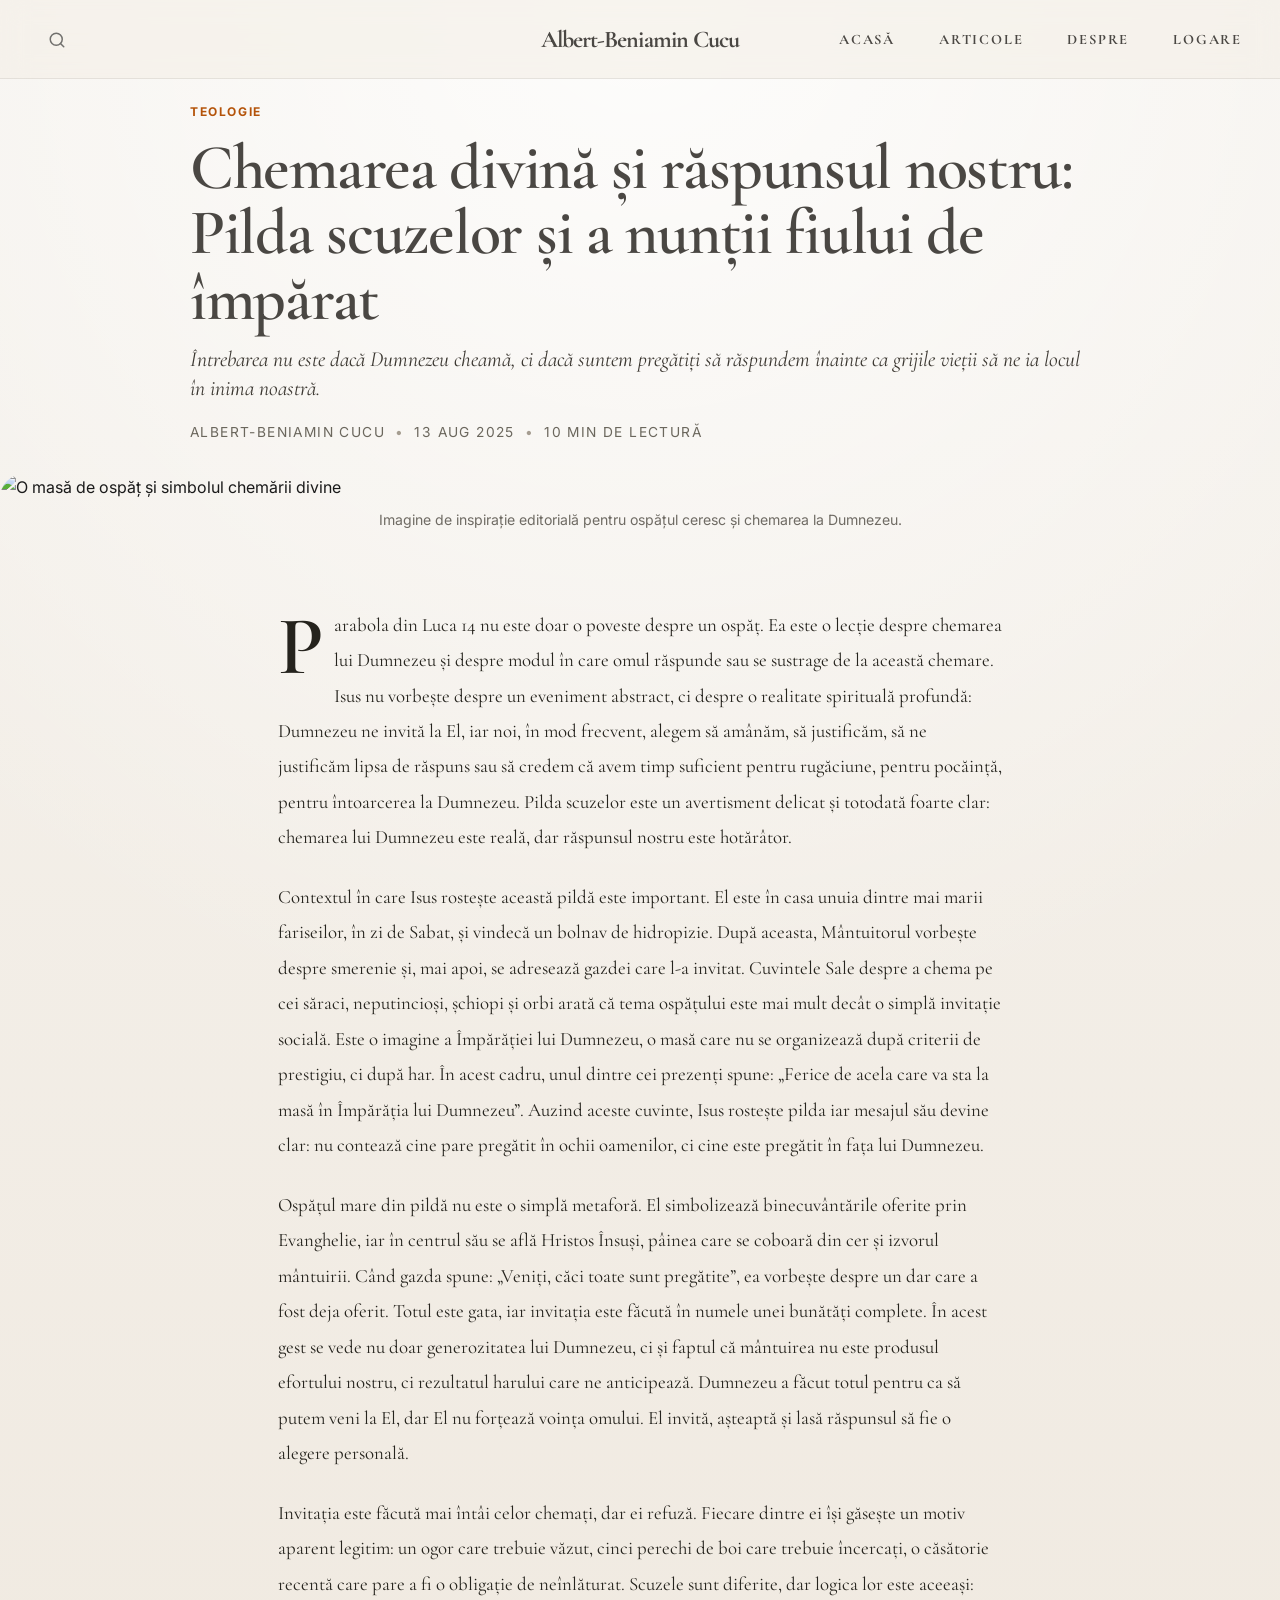
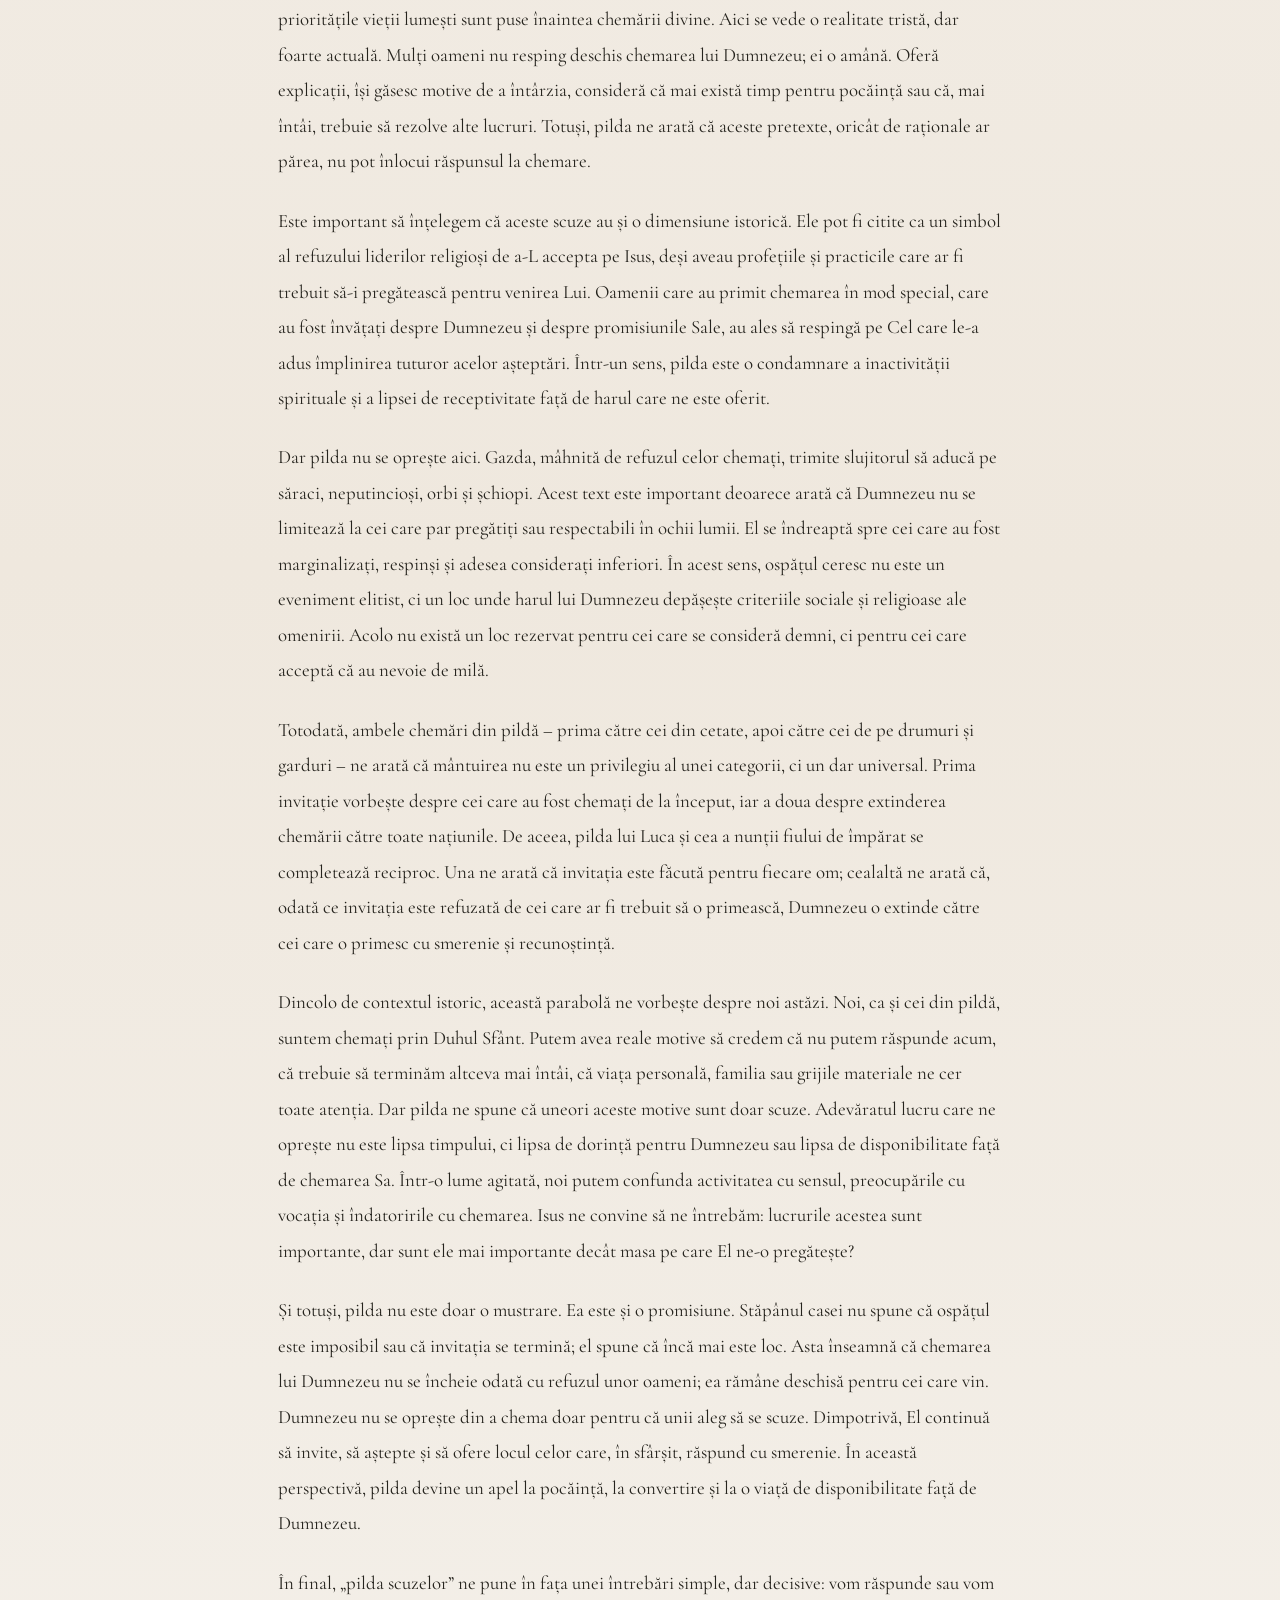
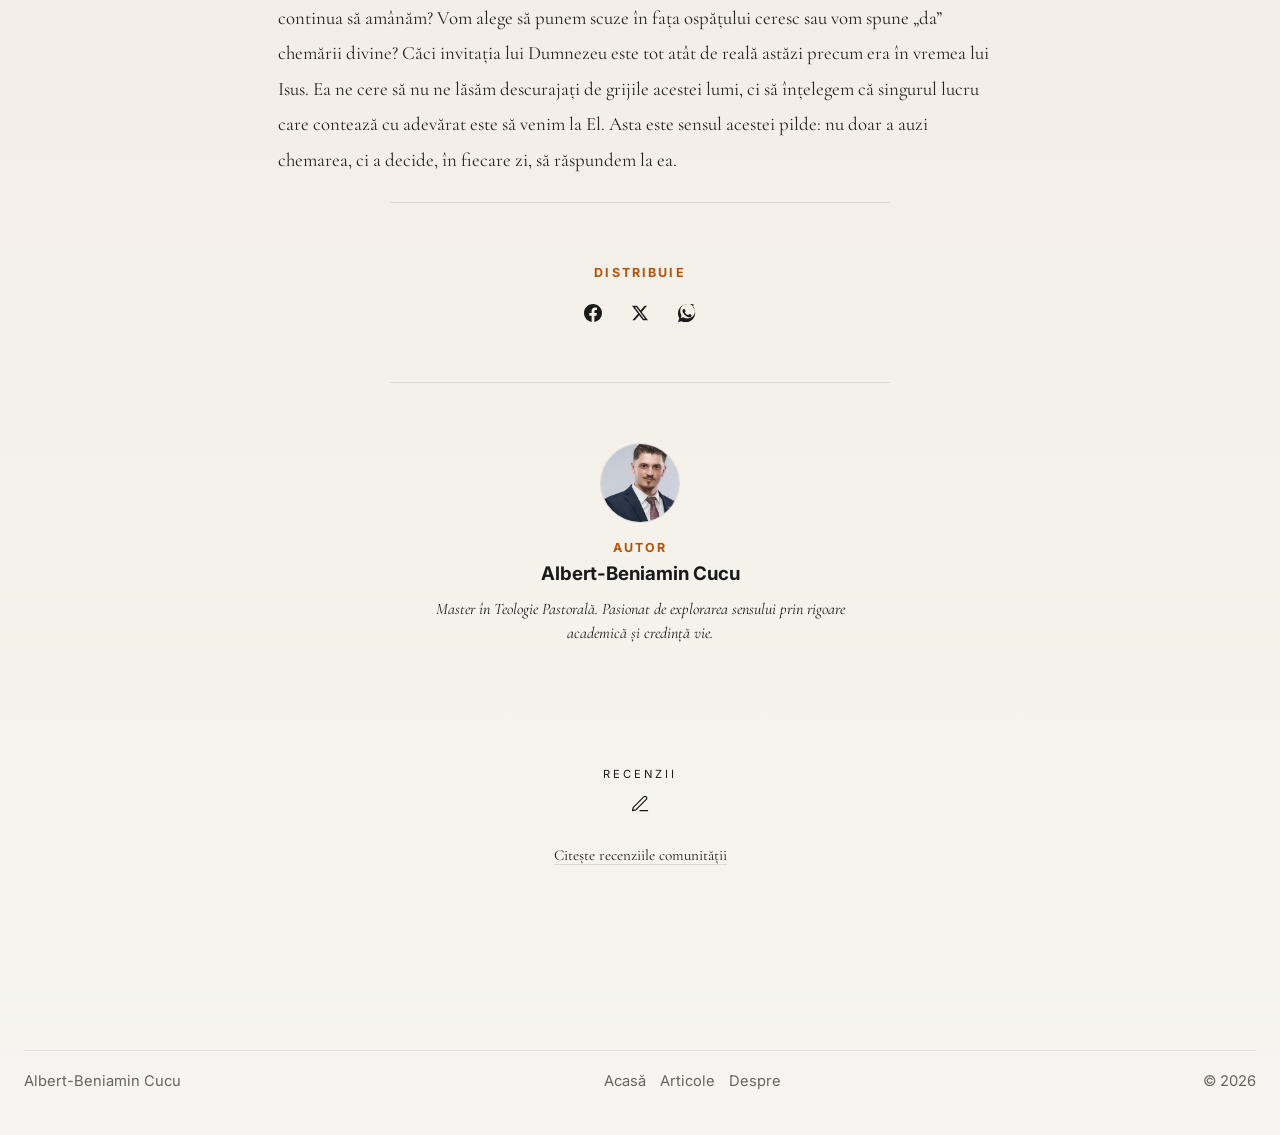
==== commit 69ced7f7: "Update articol-chemarea-divina.html" ====
--- a/articol-chemarea-divina.html
+++ b/articol-chemarea-divina.html
@@ -6,6 +6,8 @@
     <meta name="description" content="Articol teologic despre chemarea divină, scuzele care întârzie răspunsul și sensul ospățului ceresc în pilda din Luca 14.">
     <title>Chemarea divină și răspunsul nostru — Albert-Beniamin Cucu</title>
     <link rel="stylesheet" href="style.css?v=1.2">
+    <script src="https://cdn.jsdelivr.net/npm/@supabase/supabase-js@2"></script>
+    <script src="script.js"></script>
 </head>
 <body>
 <header>
@@ -62,75 +64,75 @@
                 <p>În final, „pilda scuzelor” ne pune în fața unei întrebări simple, dar decisive: vom răspunde sau vom continua să amânăm? Vom alege să punem scuze în fața ospățului ceresc sau vom spune „da” chemării divine? Căci invitația lui Dumnezeu este tot atât de reală astăzi precum era în vremea lui Isus. Ea ne cere să nu ne lăsăm descurajați de grijile acestei lumi, ci să înțelegem că singurul lucru care contează cu adevărat este să venim la El. Asta este sensul acestei pilde: nu doar a auzi chemarea, ci a decide, în fiecare zi, să răspundem la ea.</p>
             </article>
 
-            <section class="share-card" style="text-align: center; padding: 40px 20px;">
-    <p class="eyebrow">Distribuie/Share</p>
+            <!-- ========================================== -->
+<!-- FINAL EDITORIAL: DISTRIBUIRE + AUTOR + RECENZII -->
+<!-- ========================================== -->
 
-    <div class="share-row" style="justify-content: center; display: flex; gap: 15px;">
-        <!-- Facebook -->
-        <a class="share-link-circle fb" href="https://www.facebook.com/sharer/sharer.php?u=YOUR_URL_HERE" target="_blank" rel="noreferrer" title="Facebook">
-            <svg width="20" height="20" viewBox="0 0 24 24" fill="currentColor"><path d="M24 12.073c0-6.627-5.373-12-12-12s-12 5.373-12 12c0 5.99 4.388 10.954 10.125 11.854v-8.385H7.078v-3.47h3.047V9.43c0-3.007 1.792-4.669 4.533-4.669 1.312 0 2.686.235 2.686.235v2.953H15.83c-1.491 0-1.956.925-1.956 1.874v2.25h3.328l-.532 3.47h-2.796v8.385C19.612 23.027 24 18.062 24 12.073z"/></svg>
+<!-- 1. DISTRIBUIRE (STIL MINIMAL) -->
+<section class="editorial-divider-section">
+    <p class="eyebrow">Distribuie</p>
+    <div class="share-row-minimal">
+        <a class="share-icon-btn fb" href="#" target="_blank" title="Facebook">
+            <svg width="18" height="18" viewBox="0 0 24 24" fill="currentColor"><path d="M24 12.073c0-6.627-5.373-12-12-12s-12 5.373-12 12c0 5.99 4.388 10.954 10.125 11.854v-8.385H7.078v-3.47h3.047V9.43c0-3.007 1.792-4.669 4.533-4.669 1.312 0 2.686.235 2.686.235v2.953H15.83c-1.491 0-1.956.925-1.956 1.874v2.25h3.328l-.532 3.47h-2.796v8.385C19.612 23.027 24 18.062 24 12.073z"/></svg>
         </a>
-
-        <!-- X -->
-        <a class="share-link-circle x-corp" href="https://twitter.com/intent/tweet?url=YOUR_URL_HERE" target="_blank" rel="noreferrer" title="X">
-            <svg width="18" height="18" viewBox="0 0 24 24" fill="currentColor"><path d="M18.901 1.153h3.68l-8.04 9.19L24 22.846h-7.406l-5.8-7.584-6.638 7.584H.474l8.6-9.83L0 1.154h7.594l5.243 6.932 6.064-6.932zm-1.292 19.494h2.039L6.486 3.24H4.298l13.311 17.407z"/></svg>
+        <a class="share-icon-btn x" href="#" target="_blank" title="X">
+            <svg width="16" height="16" viewBox="0 0 24 24" fill="currentColor"><path d="M18.901 1.153h3.68l-8.04 9.19L24 22.846h-7.406l-5.8-7.584-6.638 7.584H.474l8.6-9.83L0 1.154h7.594l5.243 6.932 6.064-6.932zm-1.292 19.494h2.039L6.486 3.24H4.298l13.311 17.407z"/></svg>
         </a>
-
-        <!-- WhatsApp -->
-        <a class="share-link-circle wa" href="https://wa.me/?text=YOUR_URL_HERE" target="_blank" rel="noreferrer" title="WhatsApp">
-            <svg width="20" height="20" viewBox="0 0 24 24" fill="currentColor"><path d="M17.472 14.382c-.297-.149-1.758-.867-2.03-.967-.273-.099-.471-.148-.67.15-.197.297-.767.966-.94 1.164-.173.199-.347.223-.644.075-.297-.15-1.255-.463-2.39-1.353-.883-.788-1.48-1.761-1.653-2.059-.173-.297-.018-.458.13-.606.134-.133.298-.347.446-.52.149-.174.198-.298.298-.497.099-.198.05-.371-.025-.52-.075-.149-.669-1.612-.916-2.207-.242-.579-.487-.5-.669-.51-.173-.008-.371-.01-.57-.01-.198 0-.52.074-.792.372-.272.297-1.04 1.016-1.04 2.479 0 1.462 1.067 2.875 1.215 3.074.149.198 2.096 3.2 5.077 4.487.709.306 1.262.489 1.694.625.712.227 1.36.195 1.871.118.571-.085 1.758-.719 2.006-1.413.248-.694.248-1.289.173-1.413-.074-.124-.272-.198-.57-.347m-4.821 4.754a9.847 9.847 0 01-4.947-1.341l-.356-.211-3.672.963 0.98-3.577-.231-.369a9.829 9.829 0 01-1.506-5.234c0-5.445 4.433-9.875 9.878-9.875 2.64 0 5.122 1.028 6.987 2.895a9.825 9.825 0 012.89 6.988c-.005 5.447-4.439 9.877-9.885 9.877m8.415-18.293A11.85 11.85 0 0012.65 0C5.655 0 0 5.656 0 12.651c0 2.23.583 4.408 1.693 6.332L0 24l4.435-1.163a11.811 11.85 0 005.815 1.547l0.005.001c6.997 0 12.654-5.653 12.659-12.646a11.821 11.821 0 00-3.456-8.422"/></svg>
+        <a class="share-icon-btn wa" href="#" target="_blank" title="WhatsApp">
+            <svg width="18" height="18" viewBox="0 0 24 24" fill="currentColor"><path d="M17.472 14.382c-.297-.149-1.758-.867-2.03-.967-.273-.099-.471-.148-.67.15-.197.297-.767.966-.94 1.164-.173.199-.347.223-.644.075-.297-.15-1.255-.463-2.39-1.353-.883-.788-1.48-1.761-1.653-2.059-.173-.297-.018-.458.13-.606.134-.133.298-.347.446-.52.149-.174.198-.298.298-.497.099-.198.05-.371-.025-.52-.075-.149-.669-1.612-.916-2.207-.242-.579-.487-.5-.669-.51-.173-.008-.371-.01-.57-.01-.198 0-.52.074-.792.372-.272.297-1.04 1.016-1.04 2.479 0 1.462 1.067 2.875 1.215 3.074.149.198 2.096 3.2 5.077 4.487.709.306 1.262.489 1.694.625.712.227 1.36.195 1.871.118.571-.085 1.758-.719 2.006-1.413.248-.694.248-1.289.173-1.413-.074-.124-.272-.198-.57-.347m-4.821 4.754a9.847 9.847 0 01-4.947-1.341l-.356-.211-3.672.963 0.98-3.577-.231-.369a9.829 9.829 0 01-1.506-5.234c0-5.445 4.433-9.875 9.878-9.875 2.64 0 5.122 1.028 6.987 2.895a9.825 9.825 0 012.89 6.988c-.005 5.447-4.439 9.877-9.885 9.877m8.415-18.293A11.85 11.85 0 0012.65 0C5.655 0 0 5.656 0 12.651c0 2.23.583 4.408 1.693 6.332L0 24l4.435-1.163a11.811 11.85 0 005.815 1.547l0.005.001c6.997 0 12.654-5.653 12.659-12.646a11.821 11.821 0 00-3.456-8.422"/></svg>
         </a>
     </div>
 </section>
-            
-           <article class="author-card">
-    <p class="eyebrow">Despre autor</p>
-    <div class="author-card-inner">
-        <!-- Am închis ghilimeaua la alt și am păstrat clasa -->
-        <img src="images/auth.jpg" alt="Albert-Beniamin Cucu" class="about-round-img">
-        <div>
-            <h3>Albert-Beniamin Cucu</h3>
-            <p>Sunt absolvent al unui program de Master în Teologie Pastorală (Pastoral Ministry), cu un interes deosebit pentru studiile biblice, leadership-ul ecleziastic și îngrijirea pastorală.</p>
-        </div>
-    </div>
-</article>
-    <p class="eyebrow">Articole similare</p>
-    <div class="related-grid">
 
-        <!-- 1 
-        <a class="related-card" href="articol-chemarea-divina.html">
-            <img src="https://picsum.photos/id/1015/800/500" alt="Chemarea divină și răspunsul nostru">
-            <h3>Chemarea divină și răspunsul nostru</h3>
-            <p>Pilda scuzelor din Luca 14 și importanța de a răspunde chemării lui Dumnezeu.</p>
-        </a> -->
-
-        <!-- 2 -->
-        <a class="related-card" href="rugaciunea-egocentrism-si-teocentrism.html">
-            <img src="https://picsum.photos/id/29/800/500" alt="Rugăciunea, între egocentrism și teocentrism">
-            <h3>Rugăciunea, între egocentrism și teocentrism</h3>
-            <p>Cum rugăciunea personală poate deveni centrată pe sine sau pe voia lui Dumnezeu.</p>
-        </a>
-
-        <!-- 3 -->
-        <a class="related-card" href="redescoperind-comuniunea-personala.html">
-            <img src="https://picsum.photos/id/180/800/500" alt="Redescoperind Comuniunea Personală">
-            <h3>Redescoperind Comuniunea Personală</h3>
-            <p>Un ghid practic în trei pași pentru o rugăciune personală profundă.</p>
-        </a>
-
-        <!-- 4 -->
-        <a class="related-card" href="rediscovering-personal-communion.html">
-            <img src="https://picsum.photos/id/160/800/500" alt="Rediscovering Personal Communion">
-            <h3>Rediscovering Personal Communion</h3>
-            <p>A pastor’s three-step guide to personal prayer based on Matthew 6:6.</p>
-        </a>
-
+<!-- 2. DESPRE AUTOR (STIL SEMNĂTURĂ) -->
+<section class="editorial-divider-section">
+    <div class="author-signature">
+        <img src="images/auth.jpg" alt="Albert-Beniamin Cucu" class="author-img-mini">
+        <p class="eyebrow">Autor</p>
+        <h3>Albert-Beniamin Cucu</h3>
+        <p class="author-bio-mini">Master în Teologie Pastorală. Pasionat de explorarea sensului prin rigoare academică și credință vie.</p>
     </div>
 </section>
 
+<!-- 3. RECENZII (STILUL CARE ÎȚI PLACE) -->
+<section class="editorial-divider-section no-border">
+    <div class="reviews-top-bar">
+        <span class="reviews-label">Recenzii</span>
+        
+        <div class="review-write-trigger">
+            <input type="checkbox" id="toggle-review-input" style="display:none;">
+            <label for="toggle-review-input" class="review-icon-label" title="Lasă un gând">
+                <svg width="20" height="20" viewBox="0 0 24 24" fill="none" stroke="currentColor" stroke-width="1.5" stroke-linecap="round" stroke-linejoin="round">
+                    <path d="M12 20h9"></path>
+                    <path d="M16.5 3.5a2.121 2.121 0 0 1 3 3L7 19l-4 1 1-4L16.5 3.5z"></path>
+                </svg>
+            </label>
+            
+            <div class="expandable-review-box">
+                <textarea id="new-comment" placeholder="Așterne un gând despre acest eseu..."></textarea>
+                <button id="post-comment-btn" class="btn-auth">Postează</button>
+            </div>
         </div>
+    </div>
+    <button id="open-reviews-modal" class="view-all-btn">Citește recenziile comunității</button>
+    <div id="login-to-comment" style="display:none; font-size:0.75rem; margin-top:15px; opacity:0.5;">
+        Trebuie să fii <a href="autentificare.html" style="font-weight:700; text-decoration:underline;">logat</a> pentru a scrie.
+    </div>
+</section>
+
+<!-- MODALUL RĂMÂNE LA FEL -->
+<div id="reviews-overlay" class="modal-overlay">
+    <div class="modal-card">
+        <div class="modal-header">
+            <h3>Gânduri și Recenzii</h3>
+            <button id="close-modal" class="close-btn">&times;</button>
+        </div>
+        <div id="comments-display-list" class="modal-body"></div>
+    </div>
+</div>
     </main>
 
+    <!-- FOOTER ȘI SCRIPTURI -->
     <footer>
         <div class="footer-inner">
             <span>Albert-Beniamin Cucu</span>
@@ -142,8 +144,9 @@
             <span>© 2026</span>
         </div>
     </footer>
-
     <button class="back-to-top" type="button" aria-label="Înapoi sus">↑</button>
+    <script src="https://cdn.jsdelivr.net/npm/@supabase/supabase-js@2"></script>
     <script src="script.js"></script>
+    <script src="comments.js"></script>
 </body>
 </html>
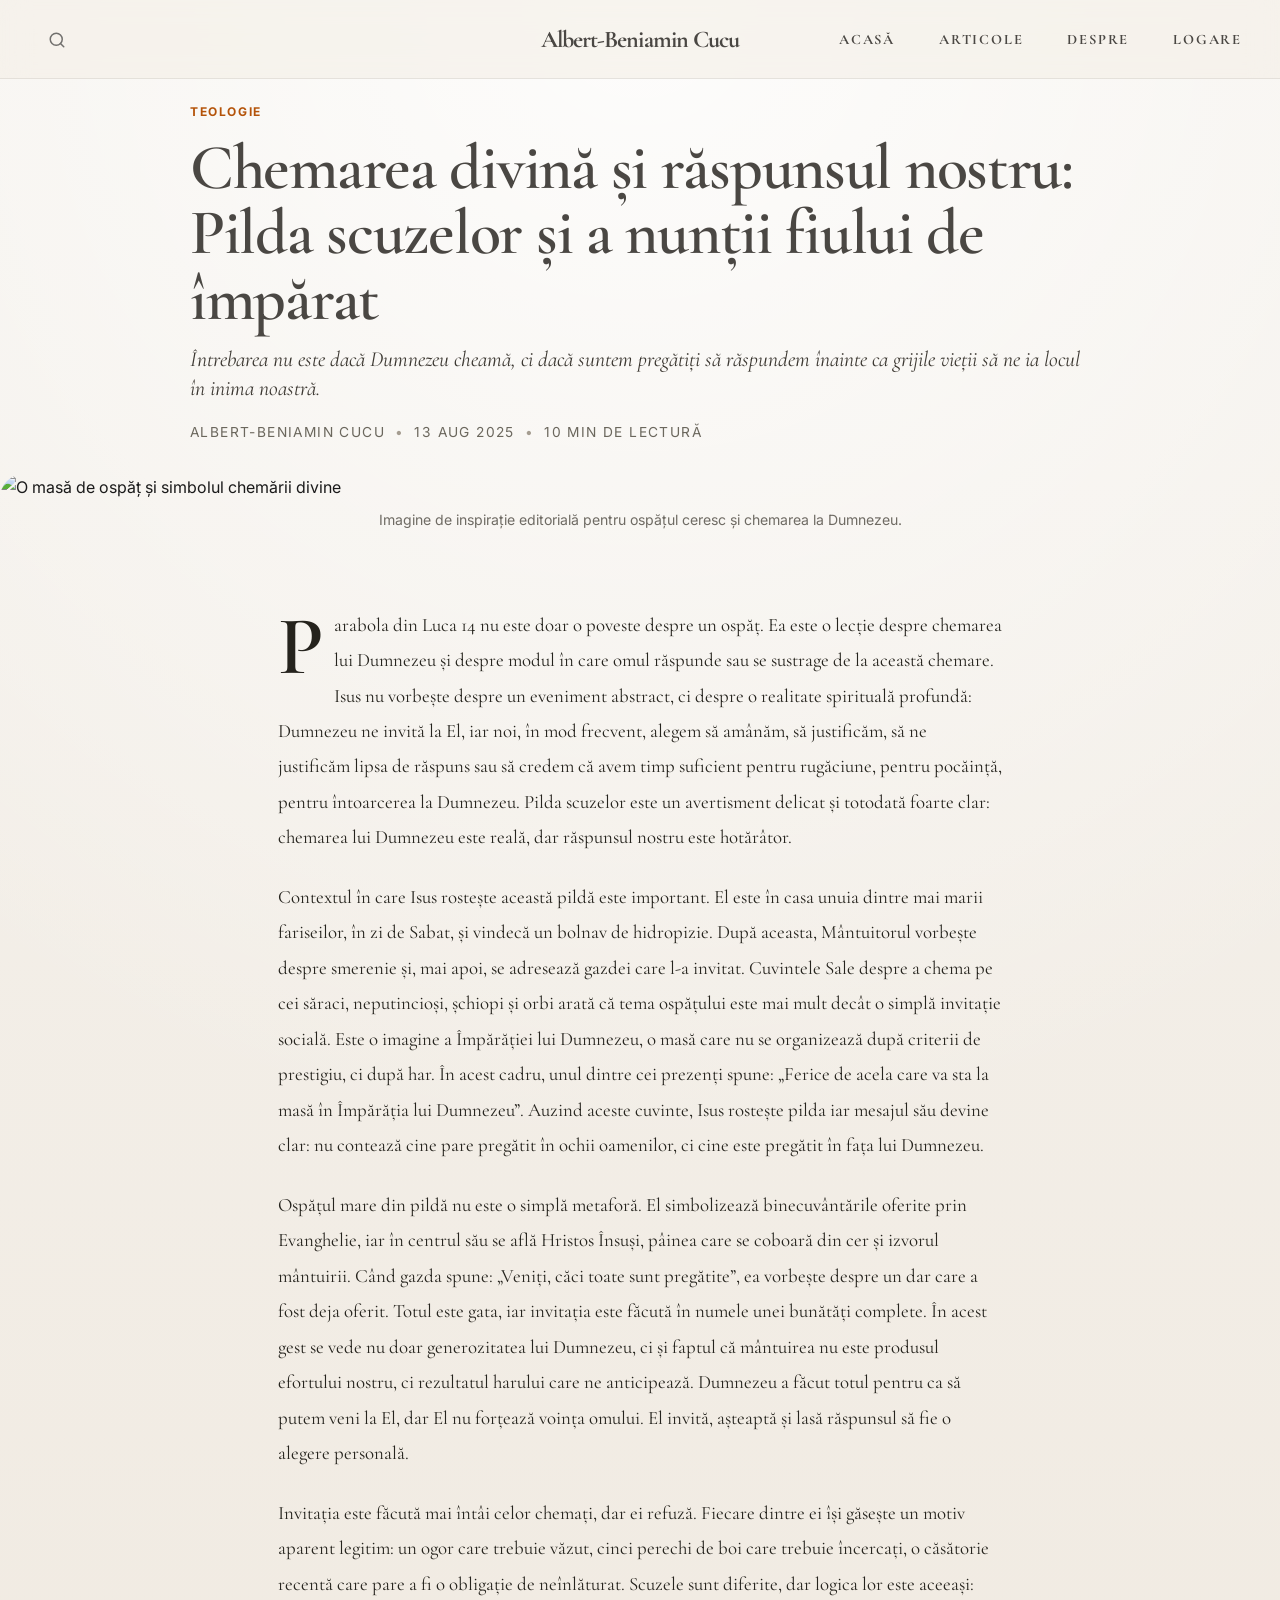
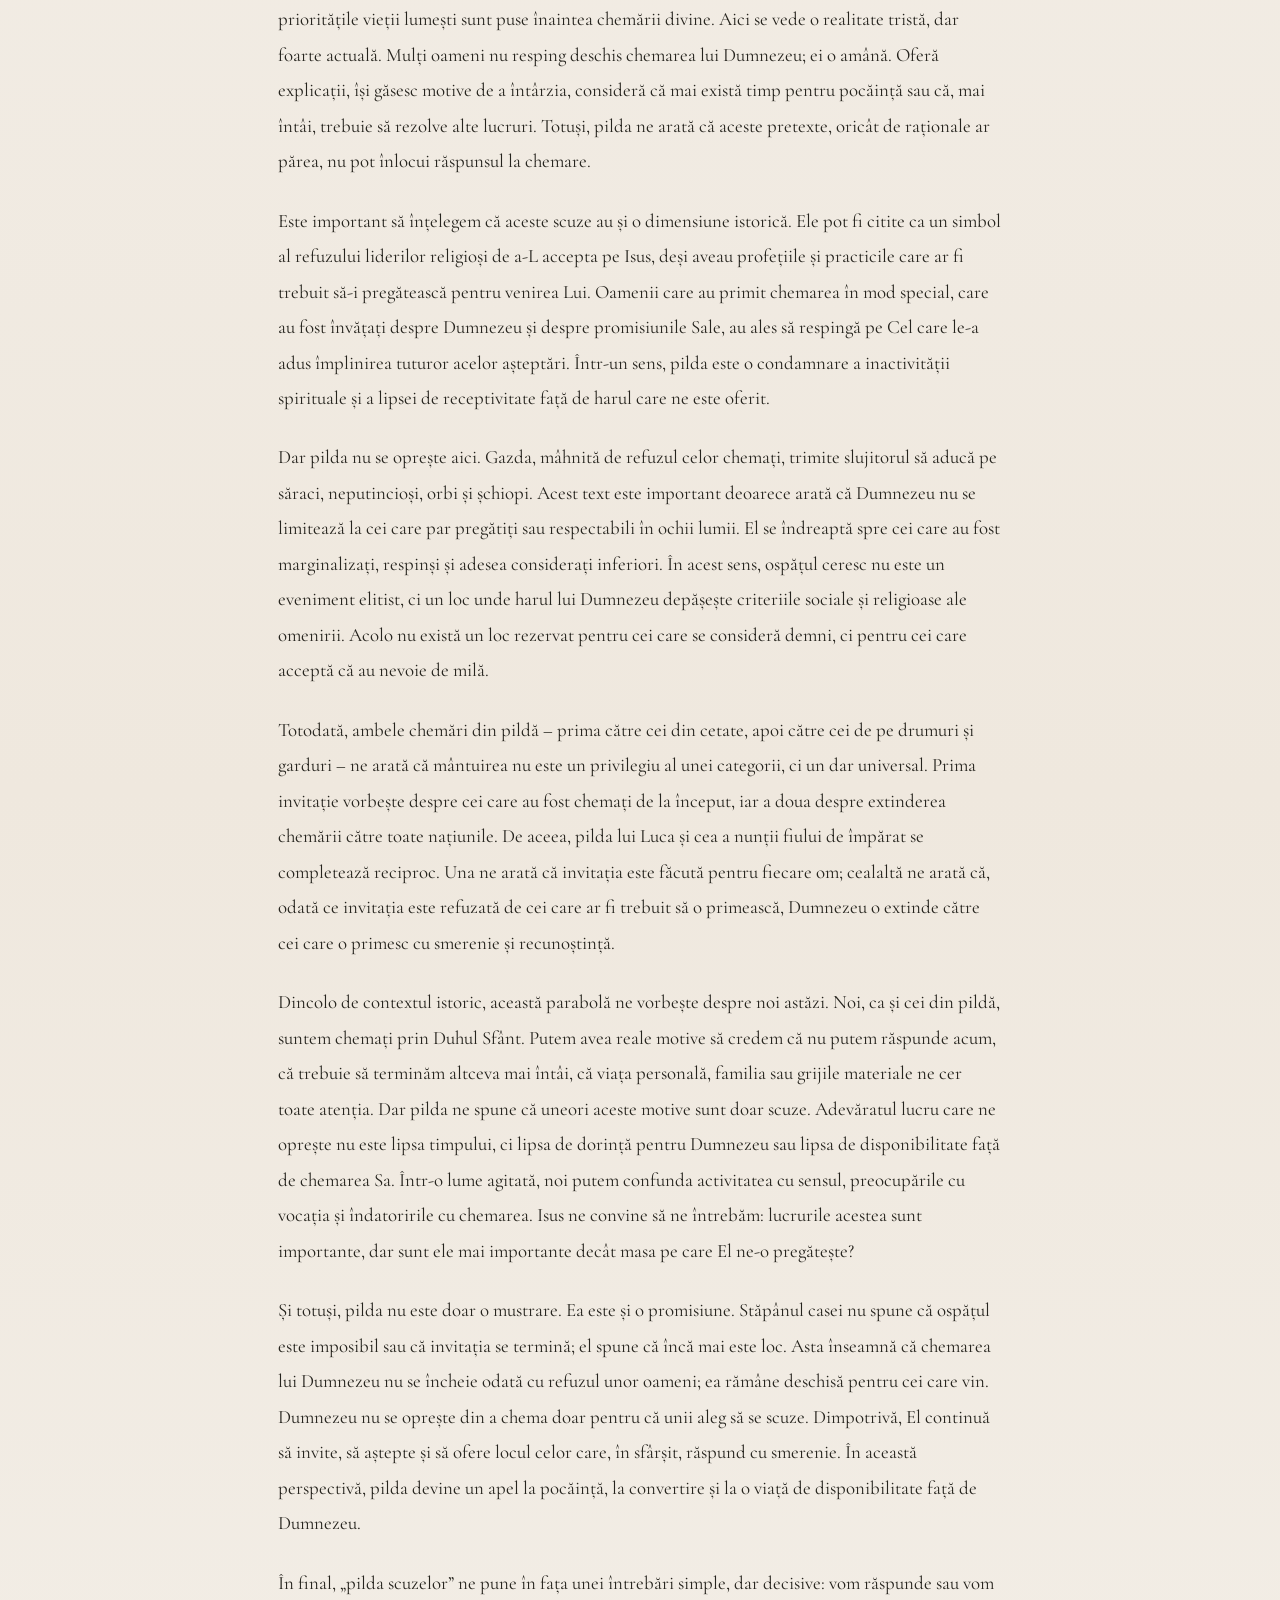
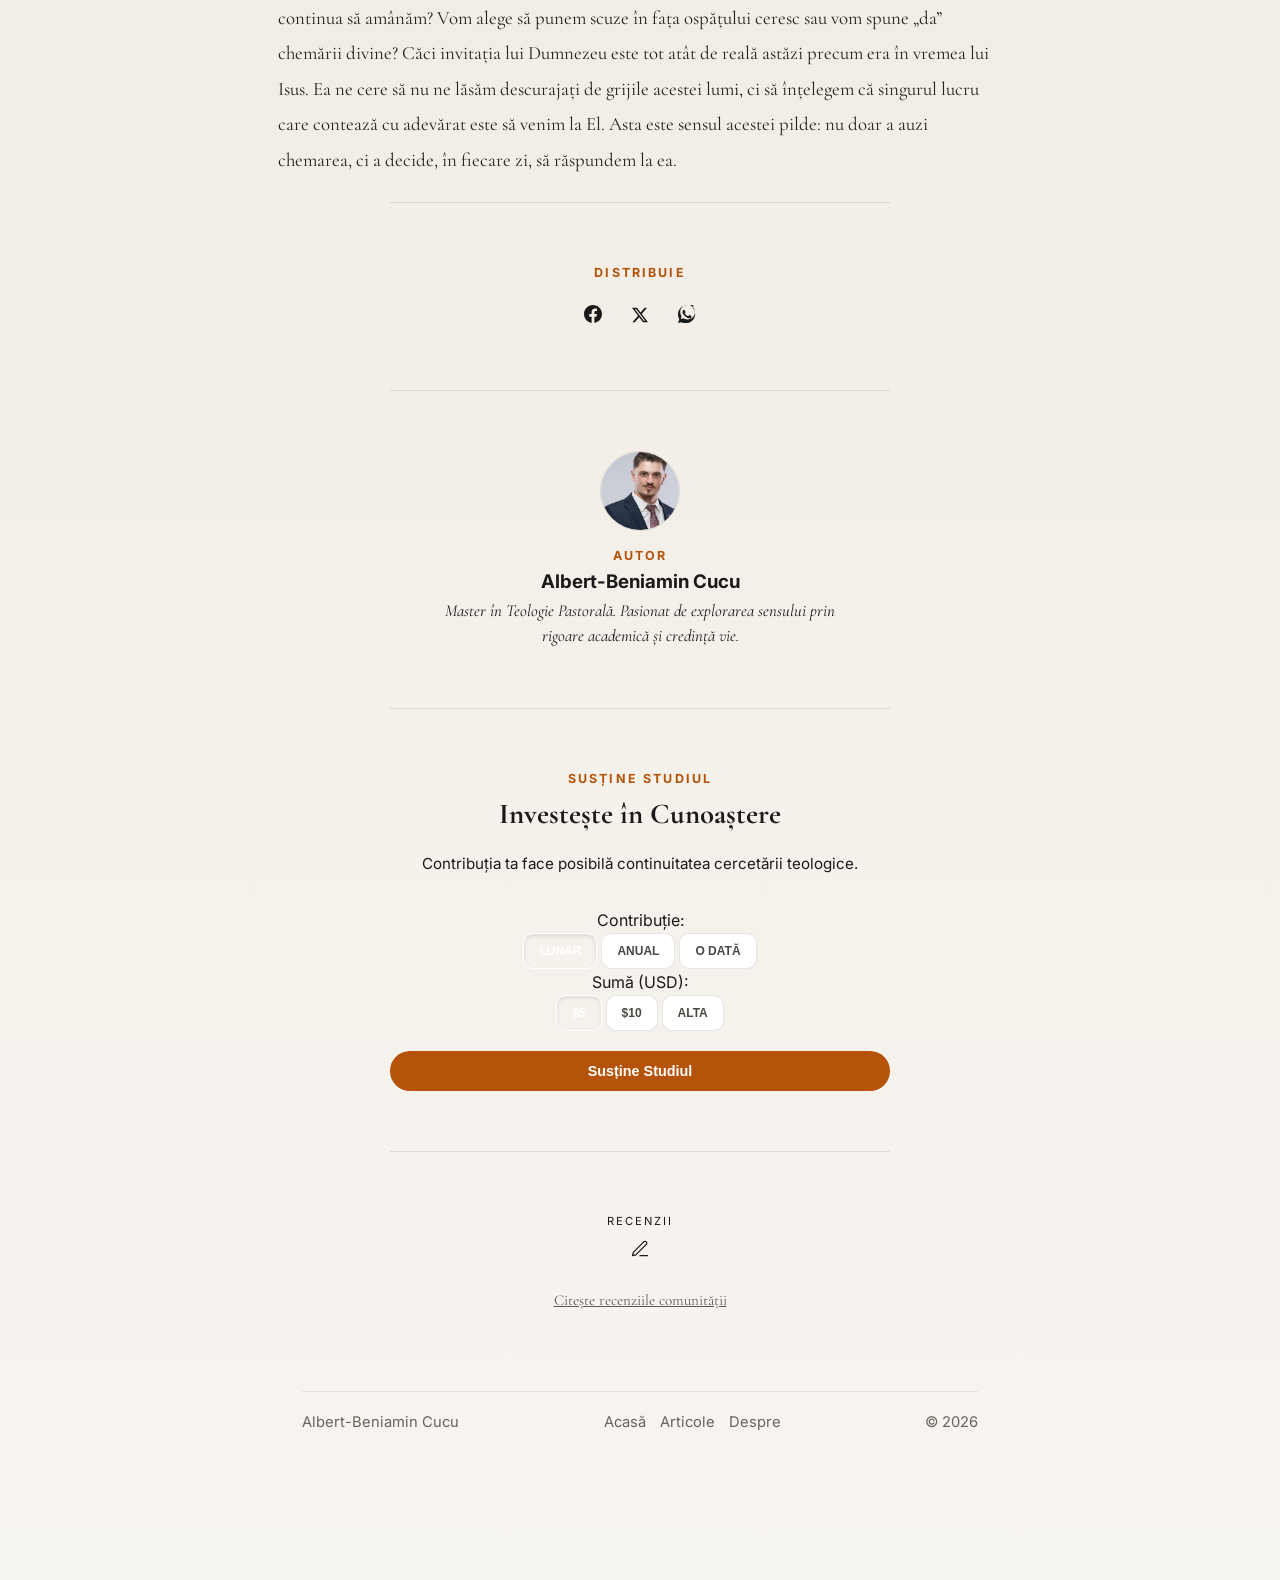
==== commit 98a2f1ce: "Update articol-chemarea-divina.html" ====
--- a/articol-chemarea-divina.html
+++ b/articol-chemarea-divina.html
@@ -64,27 +64,21 @@
                 <p>În final, „pilda scuzelor” ne pune în fața unei întrebări simple, dar decisive: vom răspunde sau vom continua să amânăm? Vom alege să punem scuze în fața ospățului ceresc sau vom spune „da” chemării divine? Căci invitația lui Dumnezeu este tot atât de reală astăzi precum era în vremea lui Isus. Ea ne cere să nu ne lăsăm descurajați de grijile acestei lumi, ci să înțelegem că singurul lucru care contează cu adevărat este să venim la El. Asta este sensul acestei pilde: nu doar a auzi chemarea, ci a decide, în fiecare zi, să răspundem la ea.</p>
             </article>
 
-            <!-- ========================================== -->
-<!-- FINAL EDITORIAL: DISTRIBUIRE + AUTOR + RECENZII -->
+           <!-- ========================================== -->
+<!-- FINAL EDITORIAL: SHARE + AUTOR + SUSȚINERE + RECENZII -->
 <!-- ========================================== -->
 
-<!-- 1. DISTRIBUIRE (STIL MINIMAL) -->
+<!-- 1. DISTRIBUIRE -->
 <section class="editorial-divider-section">
     <p class="eyebrow">Distribuie</p>
     <div class="share-row-minimal">
-        <a class="share-icon-btn fb" href="#" target="_blank" title="Facebook">
-            <svg width="18" height="18" viewBox="0 0 24 24" fill="currentColor"><path d="M24 12.073c0-6.627-5.373-12-12-12s-12 5.373-12 12c0 5.99 4.388 10.954 10.125 11.854v-8.385H7.078v-3.47h3.047V9.43c0-3.007 1.792-4.669 4.533-4.669 1.312 0 2.686.235 2.686.235v2.953H15.83c-1.491 0-1.956.925-1.956 1.874v2.25h3.328l-.532 3.47h-2.796v8.385C19.612 23.027 24 18.062 24 12.073z"/></svg>
-        </a>
-        <a class="share-icon-btn x" href="#" target="_blank" title="X">
-            <svg width="16" height="16" viewBox="0 0 24 24" fill="currentColor"><path d="M18.901 1.153h3.68l-8.04 9.19L24 22.846h-7.406l-5.8-7.584-6.638 7.584H.474l8.6-9.83L0 1.154h7.594l5.243 6.932 6.064-6.932zm-1.292 19.494h2.039L6.486 3.24H4.298l13.311 17.407z"/></svg>
-        </a>
-        <a class="share-icon-btn wa" href="#" target="_blank" title="WhatsApp">
-            <svg width="18" height="18" viewBox="0 0 24 24" fill="currentColor"><path d="M17.472 14.382c-.297-.149-1.758-.867-2.03-.967-.273-.099-.471-.148-.67.15-.197.297-.767.966-.94 1.164-.173.199-.347.223-.644.075-.297-.15-1.255-.463-2.39-1.353-.883-.788-1.48-1.761-1.653-2.059-.173-.297-.018-.458.13-.606.134-.133.298-.347.446-.52.149-.174.198-.298.298-.497.099-.198.05-.371-.025-.52-.075-.149-.669-1.612-.916-2.207-.242-.579-.487-.5-.669-.51-.173-.008-.371-.01-.57-.01-.198 0-.52.074-.792.372-.272.297-1.04 1.016-1.04 2.479 0 1.462 1.067 2.875 1.215 3.074.149.198 2.096 3.2 5.077 4.487.709.306 1.262.489 1.694.625.712.227 1.36.195 1.871.118.571-.085 1.758-.719 2.006-1.413.248-.694.248-1.289.173-1.413-.074-.124-.272-.198-.57-.347m-4.821 4.754a9.847 9.847 0 01-4.947-1.341l-.356-.211-3.672.963 0.98-3.577-.231-.369a9.829 9.829 0 01-1.506-5.234c0-5.445 4.433-9.875 9.878-9.875 2.64 0 5.122 1.028 6.987 2.895a9.825 9.825 0 012.89 6.988c-.005 5.447-4.439 9.877-9.885 9.877m8.415-18.293A11.85 11.85 0 0012.65 0C5.655 0 0 5.656 0 12.651c0 2.23.583 4.408 1.693 6.332L0 24l4.435-1.163a11.811 11.85 0 005.815 1.547l0.005.001c6.997 0 12.654-5.653 12.659-12.646a11.821 11.821 0 00-3.456-8.422"/></svg>
-        </a>
+        <a class="share-icon-btn fb" href="#" target="_blank"><svg width="18" height="18" viewBox="0 0 24 24" fill="currentColor"><path d="M24 12.073c0-6.627-5.373-12-12-12s-12 5.373-12 12c0 5.99 4.388 10.954 10.125 11.854v-8.385H7.078v-3.47h3.047V9.43c0-3.007 1.792-4.669 4.533-4.669 1.312 0 2.686.235 2.686.235v2.953H15.83c-1.491 0-1.956.925-1.956 1.874v2.25h3.328l-.532 3.47h-2.796v8.385C19.612 23.027 24 18.062 24 12.073z"/></svg></a>
+        <a class="share-icon-btn x" href="#" target="_blank"><svg width="16" height="16" viewBox="0 0 24 24" fill="currentColor"><path d="M18.901 1.153h3.68l-8.04 9.19L24 22.846h-7.406l-5.8-7.584-6.638 7.584H.474l8.6-9.83L0 1.154h7.594l5.243 6.932 6.064-6.932zm-1.292 19.494h2.039L6.486 3.24H4.298l13.311 17.407z"/></svg></a>
+        <a class="share-icon-btn wa" href="#" target="_blank"><svg width="18" height="18" viewBox="0 0 24 24" fill="currentColor"><path d="M17.472 14.382c-.297-.149-1.758-.867-2.03-.967-.273-.099-.471-.148-.67.15-.197.297-.767.966-.94 1.164-.173.199-.347.223-.644.075-.297-.15-1.255-.463-2.39-1.353-.883-.788-1.48-1.761-1.653-2.059-.173-.297-.018-.458.13-.606.134-.133.298-.347.446-.52.149-.174.198-.298.298-.497.099-.198.05-.371-.025-.52-.075-.149-.669-1.612-.916-2.207-.242-.579-.487-.5-.669-.51-.173-.008-.371-.01-.57-.01-.198 0-.52.074-.792.372-.272.297-1.04 1.016-1.04 2.479 0 1.462 1.067 2.875 1.215 3.074.149.198 2.096 3.2 5.077 4.487.709.306 1.262.489 1.694.625.712.227 1.36.195 1.871.118.571-.085 1.758-.719 2.006-1.413.248-.694.248-1.289.173-1.413-.074-.124-.272-.198-.57-.347m-4.821 4.754a9.847 9.847 0 01-4.947-1.341l-.356-.211-3.672.963 0.98-3.577-.231-.369a9.829 9.829 0 01-1.506-5.234c0-5.445 4.433-9.875 9.878-9.875 2.64 0 5.122 1.028 6.987 2.895a9.825 9.825 0 012.89 6.988c-.005 5.447-4.439 9.877-9.885 9.877m8.415-18.293A11.85 11.85 0 0012.65 0C5.655 0 0 5.656 0 12.651c0 2.23.583 4.408 1.693 6.332L0 24l4.435-1.163a11.811 11.85 0 005.815 1.547l0.005.001c6.997 0 12.654-5.653 12.659-12.646a11.821 11.821 0 00-3.456-8.422"/></svg></a>
     </div>
 </section>
 
-<!-- 2. DESPRE AUTOR (STIL SEMNĂTURĂ) -->
+<!-- 2. DESPRE AUTOR -->
 <section class="editorial-divider-section">
     <div class="author-signature">
         <img src="images/auth.jpg" alt="Albert-Beniamin Cucu" class="author-img-mini">
@@ -94,43 +88,70 @@
     </div>
 </section>
 
-<!-- 3. RECENZII (STILUL CARE ÎȚI PLACE) -->
-<section class="editorial-divider-section no-border">
+<!-- 3. SUSȚINERE -->
+<section class="editorial-divider-section">
+    <p class="eyebrow">Susține Studiul</p>
+    <h2 class="support-title">Investește în Cunoaștere</h2>
+    <p class="support-text">Contribuția ta face posibilă continuitatea cercetării teologice.</p>
+    
+    <div class="support-form-box">
+        <div class="support-group">
+            <span class="support-mini-label">Contribuție:</span>
+            <div class="support-row">
+                <button class="s-choice active" data-type="freq">Lunar</button>
+                <button class="s-choice" data-type="freq">Anual</button>
+                <button class="s-choice" data-type="freq">O dată</button>
+            </div>
+        </div>
+        <div class="support-group">
+            <span class="support-mini-label">Sumă (USD):</span>
+            <div class="support-row">
+                <button class="s-choice active s-amt-preset" data-amt="5">$5</button>
+                <button class="s-choice s-amt-preset" data-amt="10">$10</button>
+                <button class="s-choice" id="s-custom-trigger">Alta</button>
+            </div>
+        </div>
+        
+        <!-- CÂMP SUMĂ PERSONALIZATĂ (Se deschide doar la "Alta") -->
+        <div id="s-custom-box" class="s-custom-input-wrapper">
+            <input type="number" id="s-custom-field" placeholder="Introdu suma dorită...">
+        </div>
+        
+        <button class="btn-auth support-submit-btn">Susține Studiul</button>
+    </div>
+</section>
+
+<!-- 4. RECENZII -->
+<section class="editorial-divider-section">
     <div class="reviews-top-bar">
         <span class="reviews-label">Recenzii</span>
-        
         <div class="review-write-trigger">
             <input type="checkbox" id="toggle-review-input" style="display:none;">
             <label for="toggle-review-input" class="review-icon-label" title="Lasă un gând">
-                <svg width="20" height="20" viewBox="0 0 24 24" fill="none" stroke="currentColor" stroke-width="1.5" stroke-linecap="round" stroke-linejoin="round">
-                    <path d="M12 20h9"></path>
-                    <path d="M16.5 3.5a2.121 2.121 0 0 1 3 3L7 19l-4 1 1-4L16.5 3.5z"></path>
-                </svg>
+                <svg width="20" height="20" viewBox="0 0 24 24" fill="none" stroke="currentColor" stroke-width="1.5" stroke-linecap="round" stroke-linejoin="round"><path d="M12 20h9"></path><path d="M16.5 3.5a2.121 2.121 0 0 1 3 3L7 19l-4 1 1-4L16.5 3.5z"></path></svg>
             </label>
-            
             <div class="expandable-review-box">
-                <textarea id="new-comment" placeholder="Așterne un gând despre acest eseu..."></textarea>
+                <textarea id="new-comment" placeholder="Așterne un gând..."></textarea>
                 <button id="post-comment-btn" class="btn-auth">Postează</button>
             </div>
         </div>
     </div>
+    <!-- Butonul de citit care deschide fereastra -->
     <button id="open-reviews-modal" class="view-all-btn">Citește recenziile comunității</button>
-    <div id="login-to-comment" style="display:none; font-size:0.75rem; margin-top:15px; opacity:0.5;">
-        Trebuie să fii <a href="autentificare.html" style="font-weight:700; text-decoration:underline;">logat</a> pentru a scrie.
-    </div>
 </section>
 
-<!-- MODALUL RĂMÂNE LA FEL -->
+<!-- FEREASTRA POPUP (MODAL) - Trebuia să fie aici -->
 <div id="reviews-overlay" class="modal-overlay">
     <div class="modal-card">
         <div class="modal-header">
             <h3>Gânduri și Recenzii</h3>
-            <button id="close-modal" class="close-btn">&times;</button>
+            <button id="close-modal" class="close-btn" title="Închide">&times;</button>
         </div>
-        <div id="comments-display-list" class="modal-body"></div>
+        <div id="comments-display-list" class="modal-body">
+            <!-- Recenziile apar aici prin JS -->
+        </div>
     </div>
 </div>
-    </main>
 
     <!-- FOOTER ȘI SCRIPTURI -->
     <footer>
@@ -145,6 +166,7 @@
         </div>
     </footer>
     <button class="back-to-top" type="button" aria-label="Înapoi sus">↑</button>
+    <button class="back-to-top" type="button" aria-label="Înapoi sus">↑</button>
     <script src="https://cdn.jsdelivr.net/npm/@supabase/supabase-js@2"></script>
     <script src="script.js"></script>
     <script src="comments.js"></script>
--- a/style.css
+++ b/style.css
@@ -1325,127 +1325,242 @@
 }
 
 /* ============================================================
-   2. DESIGN UNITAR EDITORIAL PENTRU ARTICOLE (NOUA TEMĂ)
-   Include: Distribuire, Semnătură Autor și Recenzii
+   SISTEM DE DESIGN UNITAR: EDITORIAL DIVIDERS (Nota 10)
+   Folosit pentru: Share, Autor, Susținere, Recenzii
    ============================================================ */
 
+/* Stilul de bază pentru fiecare secțiune de la finalul articolului */
 .editorial-divider-section {
-    max-width: 500px; /* Lățime compactă și elegantă */
+    max-width: 500px; /* Lățime compactă de jurnal */
     margin: 0 auto;
     padding: 60px 0;
     text-align: center;
-    border-top: 1px solid var(--line); /* Liniile fine care îți plac */
-}
-
-/* Scoatem bordura de la ultima secțiune ca să nu se dubleze cu footer-ul */
-.editorial-divider-section.no-border {
-    border-top: none;
-}
-
-/* --- Stil Distribuire (Minimal) --- */
+    border-top: 1px solid var(--line) !important; /* Linia artistică pe care o doreai */
+}
+
+/* --- 1. Stil Distribuire --- */
 .share-row-minimal {
     display: flex;
     justify-content: center;
     gap: 30px;
     margin-top: 20px;
 }
-
-.share-icon-btn {
-    color: var(--text-muted);
-    transition: all 0.3s ease;
-    display: flex;
-    align-items: center;
-}
-
-.share-icon-btn:hover {
-    transform: translateY(-3px);
-}
-
-/* Culori la hover pentru iconițe */
-.share-icon-btn.fb:hover { color: #1877F2; }
-.share-icon-btn.x:hover { color: #000000; }
-.share-icon-btn.wa:hover { color: #25D366; }
-
-/* --- Stil Semnătură Autor (În Articole) --- */
-.author-signature {
-    display: flex;
-    flex-direction: column;
-    align-items: center;
-}
-
+.share-icon-btn { color: var(--text-muted); transition: var(--transition); }
+.share-icon-btn:hover { color: var(--accent); transform: translateY(-3px); }
+
+/* --- 2. Stil Semnătură Autor --- */
+.author-signature { display: flex; flex-direction: column; align-items: center; }
 .author-img-mini {
-    width: 80px;
-    height: 80px;
+    width: 80px; height: 80px;
     border-radius: 50%;
     object-fit: cover;
     margin-bottom: 15px;
     border: 1px solid var(--line);
 }
-
 .author-bio-mini {
     font-family: var(--serif);
-    font-size: 1rem;
+    font-size: 1.05rem;
     font-style: italic;
     color: var(--text-muted);
     max-width: 420px;
     line-height: 1.5;
-    margin-top: 8px;
-}
-
-/* --- Stil Recenzii (Minimalist & Expandabil) --- */
-.reviews-top-bar {
-    display: flex;
-    flex-direction: column;
-    align-items: center;
-    gap: 10px;
-}
-
-.reviews-label {
-    font-family: var(--sans);
-    font-size: 0.7rem;
-    text-transform: uppercase;
-    letter-spacing: 3px;
-    color: var(--text-muted);
-}
-
-.review-icon-label {
+}
+
+/* ============================================================
+   3. STIL SUSȚINERE (REPARAT PENTRU LIZIBILITATE MAXIMĂ)
+   ============================================================ */
+
+.support-title { 
+    font-family: var(--serif); 
+    font-size: 1.8rem; 
+    color: var(--text-main); 
+    margin-bottom: 15px; 
+}
+
+.support-text { 
+    font-size: 0.95rem; 
+    color: var(--text-muted); 
+    margin-bottom: 30px; 
+    line-height: 1.6; 
+}
+
+/* BUTOANELE ÎN STARE NORMALĂ (Neselectate) */
+.s-choice {
+    background: #ffffff !important;
+    border: 1px solid var(--line) !important;
+    padding: 10px 15px !important;
+    border-radius: 10px !important;
+    font-size: 0.75rem !important;
+    font-weight: 700 !important;
+    text-transform: uppercase !important;
+    color: #4a4743 !important; /* Gri închis pentru text pe fundal alb */
     cursor: pointer;
-    color: var(--text-main);
-    transition: all 0.3s ease;
-    padding: 10px;
-}
-
-.review-icon-label:hover {
-    color: var(--accent);
-    transform: scale(1.1);
-}
+    transition: all 0.3s cubic-bezier(0.4, 0, 0.2, 1);
+}
+
+/* BUTONUL ÎN STARE ACTIVĂ (Când este selectat) */
+.s-choice.active {
+    background: #4a4743 !important; /* Fundal gri-antracit (ca restul site-ului) */
+    color: #f5f2ed !important;      /* TEXT CREM/BEJ (NU ALB) - MULT MAI LIZIBIL ȘI ELEGANT */
+    border-color: #4a4743 !important;
+    box-shadow: inset 0 2px 4px rgba(0,0,0,0.1); /* Efect discret de apăsare */
+}
+
+/* Efect de Hover (când treci cu mouse-ul dar nu ai apăsat încă) */
+.s-choice:hover:not(.active) {
+    border-color: var(--accent) !important;
+    color: var(--accent) !important;
+    background: #fdfdfb !important;
+}
+
+/* Butonul final de trimitere */
+.support-submit-btn {
+    background: var(--accent) !important;
+    color: #ffffff !important;
+    padding: 14px 40px !important;
+    font-size: 1rem !important;
+    margin-top: 25px;
+    border-radius: 999px !important;
+    border: none !important;
+    font-weight: 700;
+    cursor: pointer;
+    transition: transform 0.2s ease;
+}
+
+.support-submit-btn:hover {
+    transform: translateY(-2px);
+    box-shadow: 0 10px 20px rgba(180, 83, 9, 0.2);
+}
+
+
+/* FIX: Starea activă (Text alb pe fundal închis) */
+.s-choice.active {
+    background: var(--text-main) !important;
+    color: #ffffff !important; /* ACUM TEXTUL ESTE ALB ȘI VIZIBIL */
+    border-color: var(--text-main) !important;
+}
+
+.s-choice:hover:not(.active) {
+    border-color: var(--accent) !important;
+    color: var(--accent) !important;
+}
+
+.support-submit-btn {
+    background: var(--accent) !important;
+    color: white !important;
+    padding: 12px 30px !important;
+    font-size: 0.9rem !important;
+    margin-top: 20px;
+    border-radius: 999px !important;
+    border: none !important;
+}
+
+/* --- 4. Stil Recenzii (Păstrăm interactivitatea) --- */
+.reviews-top-bar { display: flex; flex-direction: column; align-items: center; gap: 8px; }
+.reviews-label { font-size: 0.7rem; text-transform: uppercase; letter-spacing: 2px; color: var(--text-muted); }
+.review-icon-label { cursor: pointer; color: var(--text-main); padding: 10px; transition: var(--transition); }
+.review-icon-label:hover { color: var(--accent); transform: scale(1.1); }
 
 .expandable-review-box {
-    width: 100%;
+    width: 100%; max-height: 0; overflow: hidden; opacity: 0;
+    transition: all 0.5s cubic-bezier(0.4, 0, 0.2, 1);
+}
+#toggle-review-input:checked ~ .expandable-review-box { max-height: 250px; opacity: 1; margin-top: 20px; }
+
+#new-comment {
+    width: 100%; height: 90px;
+    background: #fdfdfb; border: 1px solid var(--line);
+    border-radius: 12px; padding: 15px; font-family: var(--serif); font-size: 1rem;
+}
+
+/* --- Ajustare Mobil --- */
+@media (max-width: 768px) {
+    .editorial-divider-section { padding: 40px 20px; border-top: 1px solid var(--line) !important; }
+    .support-row { flex-wrap: wrap; gap: 8px; }
+    .s-choice { flex: 1 1 30%; }
+}
+/* ===== REPARARE SUMĂ PERSONALIZATĂ ===== */
+.s-custom-input-wrapper {
     max-height: 0;
     overflow: hidden;
     opacity: 0;
-    transition: all 0.5s cubic-bezier(0.4, 0, 0.2, 1);
-}
-
-#toggle-review-input:checked ~ .expandable-review-box {
-    max-height: 250px;
+    transition: all 0.4s ease; /* Animație fluidă */
+}
+
+/* Clasa adăugată de JavaScript când apeși pe "Alta" */
+.s-custom-input-wrapper.active {
+    max-height: 80px;
     opacity: 1;
-    margin-top: 20px;
-}
-
-#new-comment {
+    margin-bottom: 20px;
+}
+
+#s-custom-field {
     width: 100%;
-    height: 100px;
-    background: #fdfdfb;
-    border: 1px solid var(--line);
-    border-radius: 12px;
-    padding: 15px;
+    max-width: 220px;
+    background: transparent;
+    border: none;
+    border-bottom: 1px solid var(--accent);
+    text-align: center;
     font-family: var(--serif);
-    font-size: 1.1rem;
-    font-style: italic;
-    resize: none;
+    font-size: 1.2rem;
+    padding: 10px 0;
     outline: none;
+}
+
+/* ===== REPARARE MODAL (POPUP) RECENZII ===== */
+.modal-overlay {
+    position: fixed;
+    top: 0; left: 0; 
+    width: 100vw; height: 100vh;
+    background: rgba(18, 18, 18, 0.4); /* Fundal întunecat transparent */
+    backdrop-filter: blur(10px);       /* Efect de blur pe fundal */
+    display: none;                     /* Ascuns implicit */
+    z-index: 9999 !important;          /* Deasupra oricărui alt element */
+    align-items: center;
+    justify-content: center;
+    padding: 20px;
+}
+
+/* Când modalul are clasa active, devine vizibil */
+.modal-overlay.active {
+    display: flex !important;
+}
+
+.modal-card {
+    background: #fffdfa;
+    width: 100%;
+    max-width: 500px;
+    max-height: 80vh;
+    border-radius: 28px;
+    padding: 35px;
+    box-shadow: 0 40px 100px rgba(0,0,0,0.3);
+    display: flex;
+    flex-direction: column;
+    position: relative;
+    animation: modalPop 0.4s cubic-bezier(0.175, 0.885, 0.32, 1.275);
+}
+
+@keyframes modalPop {
+    from { transform: scale(0.9); opacity: 0; }
+    to { transform: scale(1); opacity: 1; }
+}
+
+.modal-header {
+    display: flex;
+    justify-content: space-between;
+    align-items: center;
+    margin-bottom: 20px;
+    border-bottom: 1px solid var(--line);
+    padding-bottom: 15px;
+}
+
+.close-btn {
+    background: none; border: none; font-size: 2.5rem; cursor: pointer; color: var(--text-muted);
+}
+
+.modal-body {
+    overflow-y: auto; /* Scroll în interiorul ferestrei */
+    flex-grow: 1;
 }
 
 .view-all-btn {
@@ -1456,67 +1571,20 @@
     color: var(--text-main);
     cursor: pointer;
     margin-top: 25px;
-    border-bottom: 1px solid rgba(0,0,0,0.1);
-    transition: all 0.3s;
-}
-
-.view-all-btn:hover {
-    color: var(--accent);
-    border-bottom-color: var(--accent);
-}
-
-/* --- Stil Modal (Fereastra de citit) --- */
-.modal-overlay {
-    position: fixed;
-    top: 0; left: 0; width: 100%; height: 100%;
-    background: rgba(18, 18, 18, 0.4);
-    backdrop-filter: blur(10px);
-    display: none;
-    z-index: 2000;
-    align-items: center;
-    justify-content: center;
-}
-
-.modal-card {
-    background: #fffdfa;
-    width: 90%;
-    max-width: 500px;
-    max-height: 80vh;
-    border-radius: 24px;
-    padding: 40px;
-    box-shadow: 0 30px 70px rgba(0,0,0,0.2);
-    display: flex;
-    flex-direction: column;
-}
-
-.modal-header {
-    display: flex;
-    justify-content: space-between;
-    align-items: center;
-    margin-bottom: 20px;
-}
-
-.close-btn {
-    background: none; border: none; font-size: 2.5rem; cursor: pointer; color: var(--text-muted);
-}
-
-.modal-body {
-    overflow-y: auto;
-}
-
-/* Stil pentru fiecare comentariu în modal */
-.review-item {
-    padding: 20px 0;
-    border-bottom: 1px solid rgba(0,0,0,0.05);
-}
-
-
-
-
-
-
-
-
-
-
-
+    text-decoration: underline;
+    opacity: 0.7;
+}
+
+
+
+
+
+
+
+
+
+
+
+
+
+
